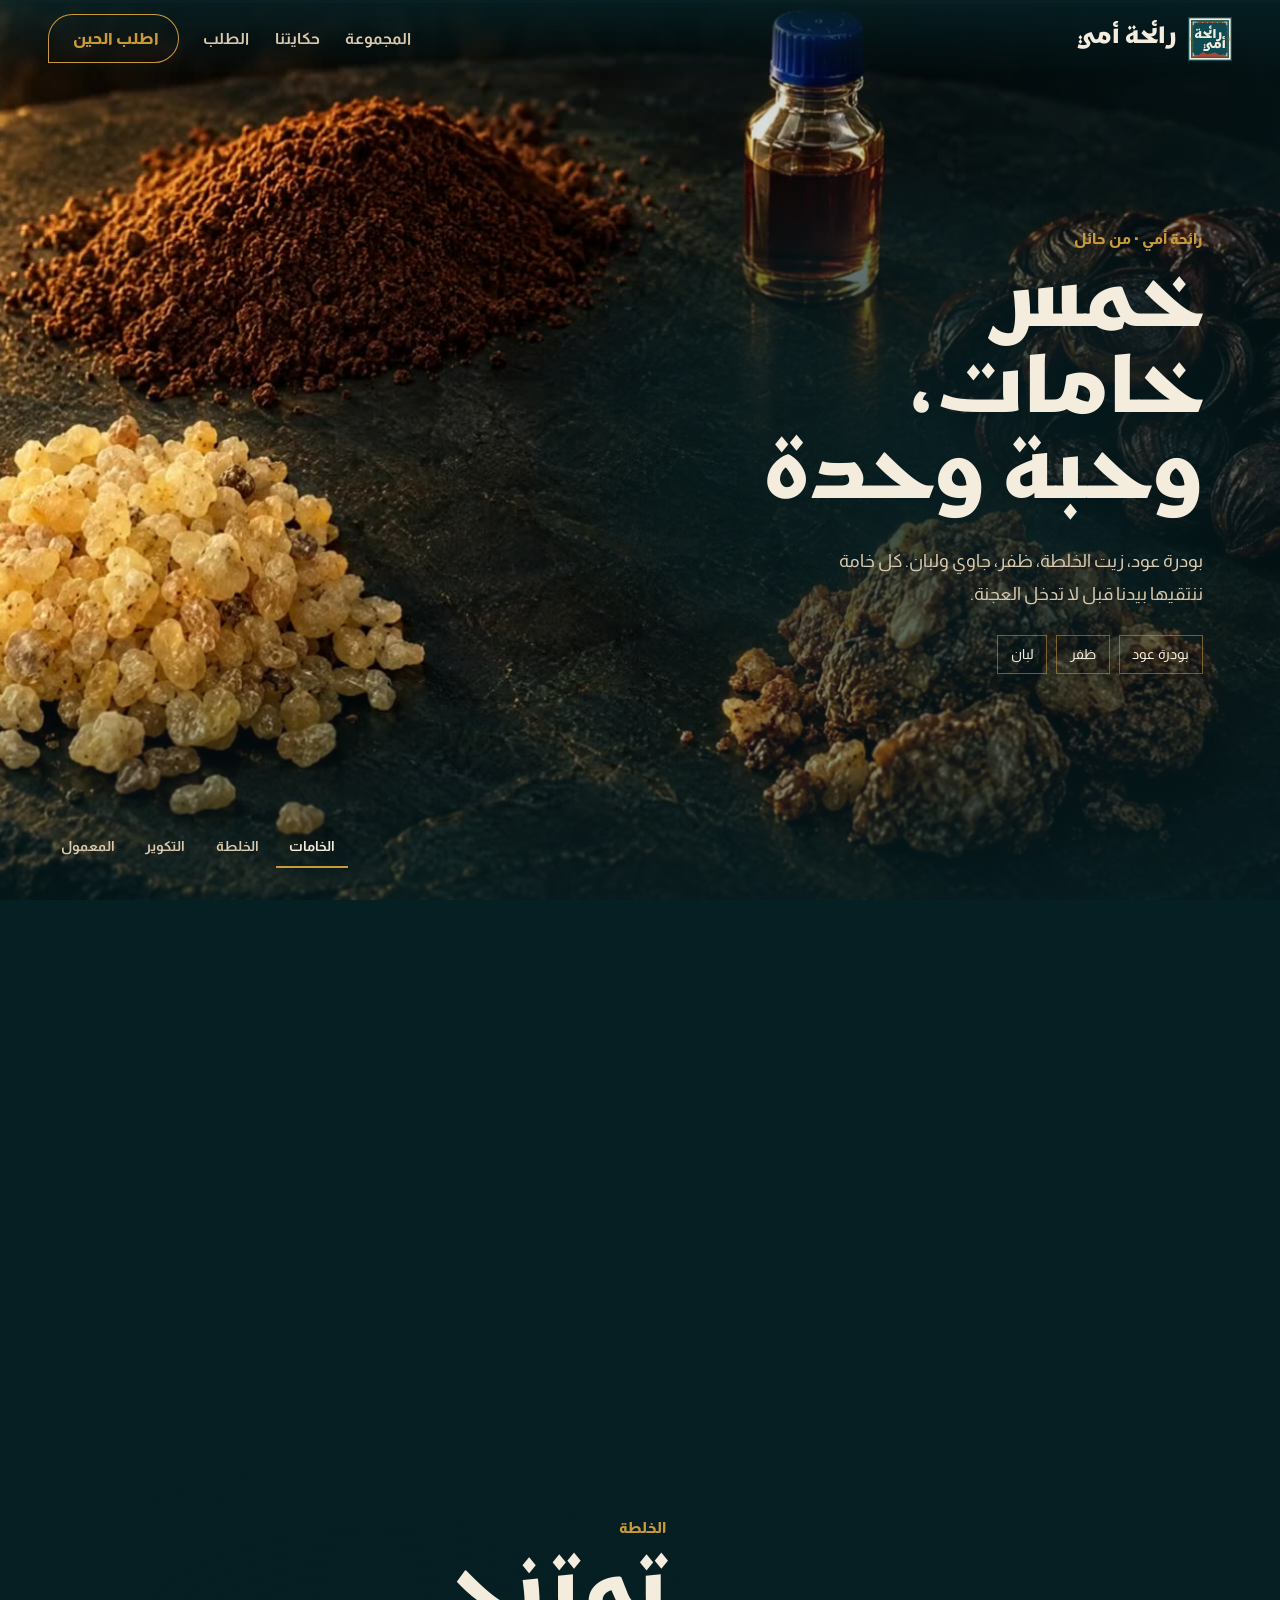
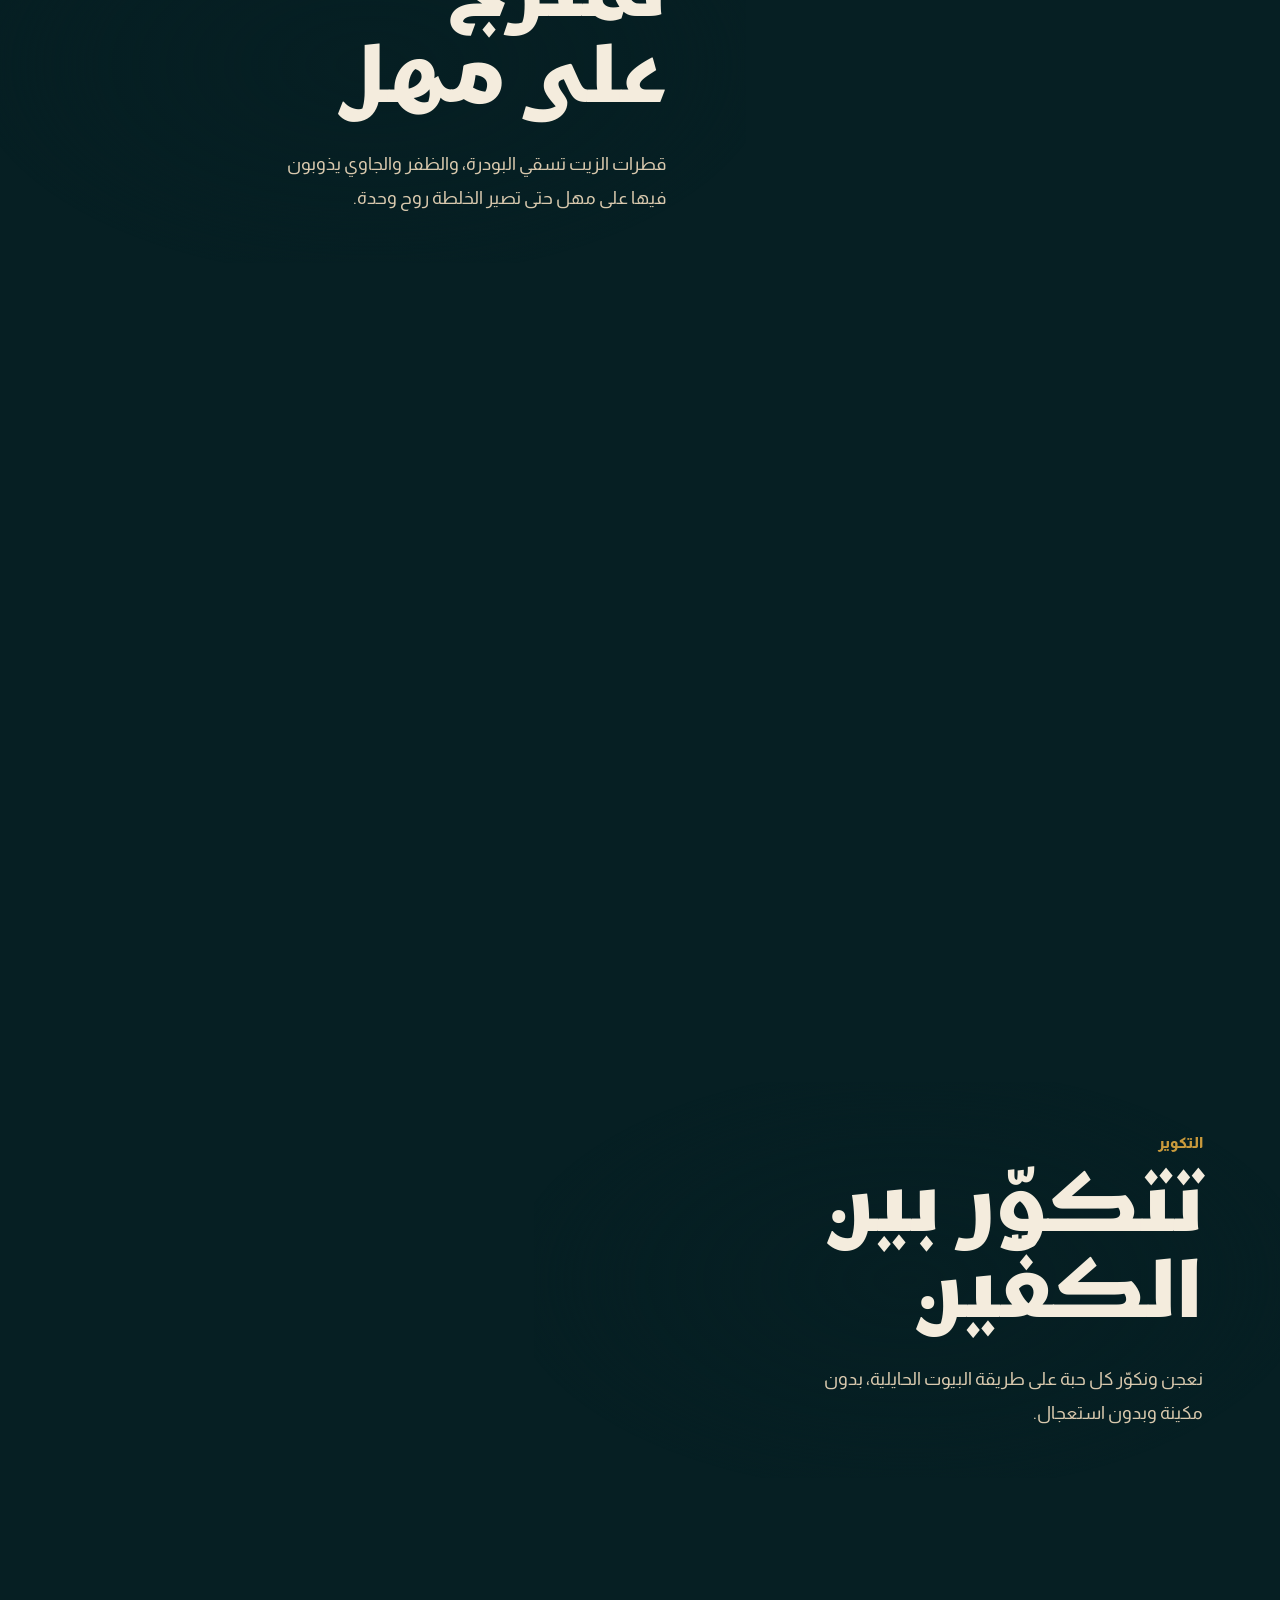
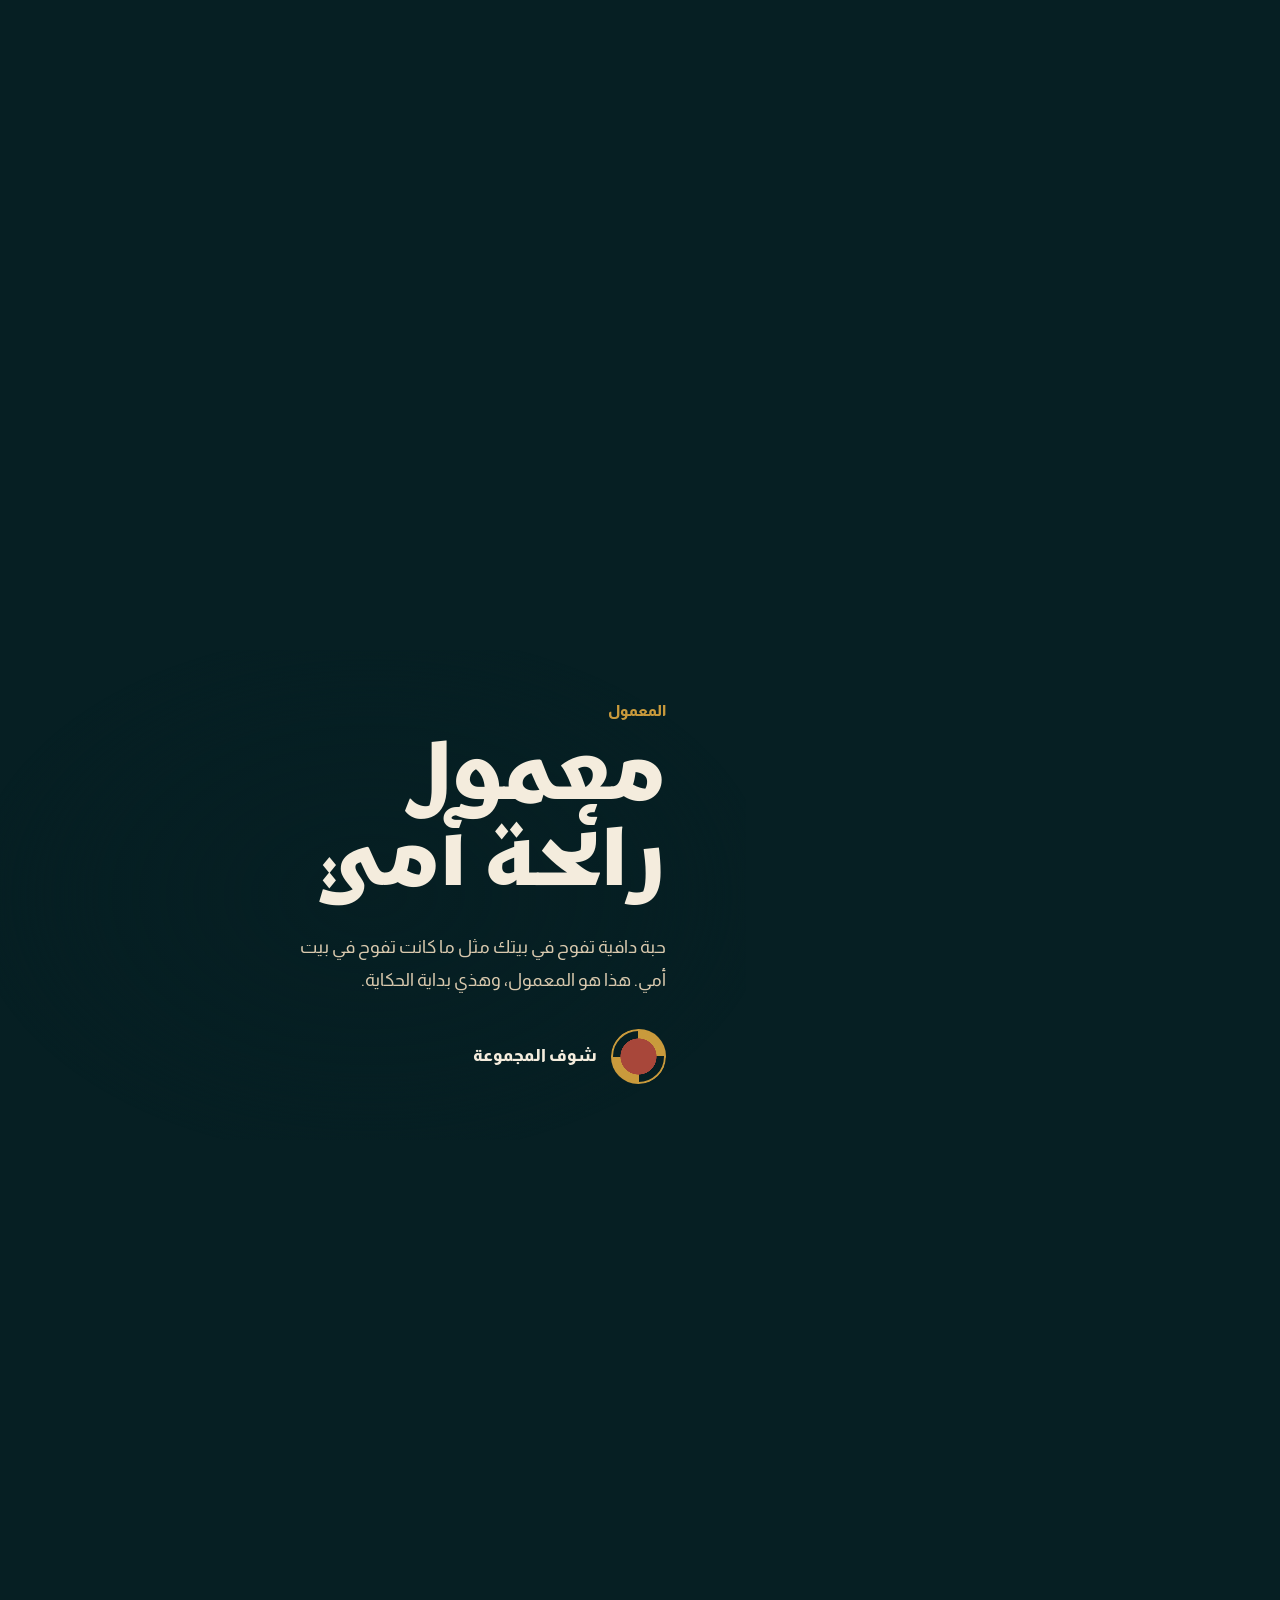
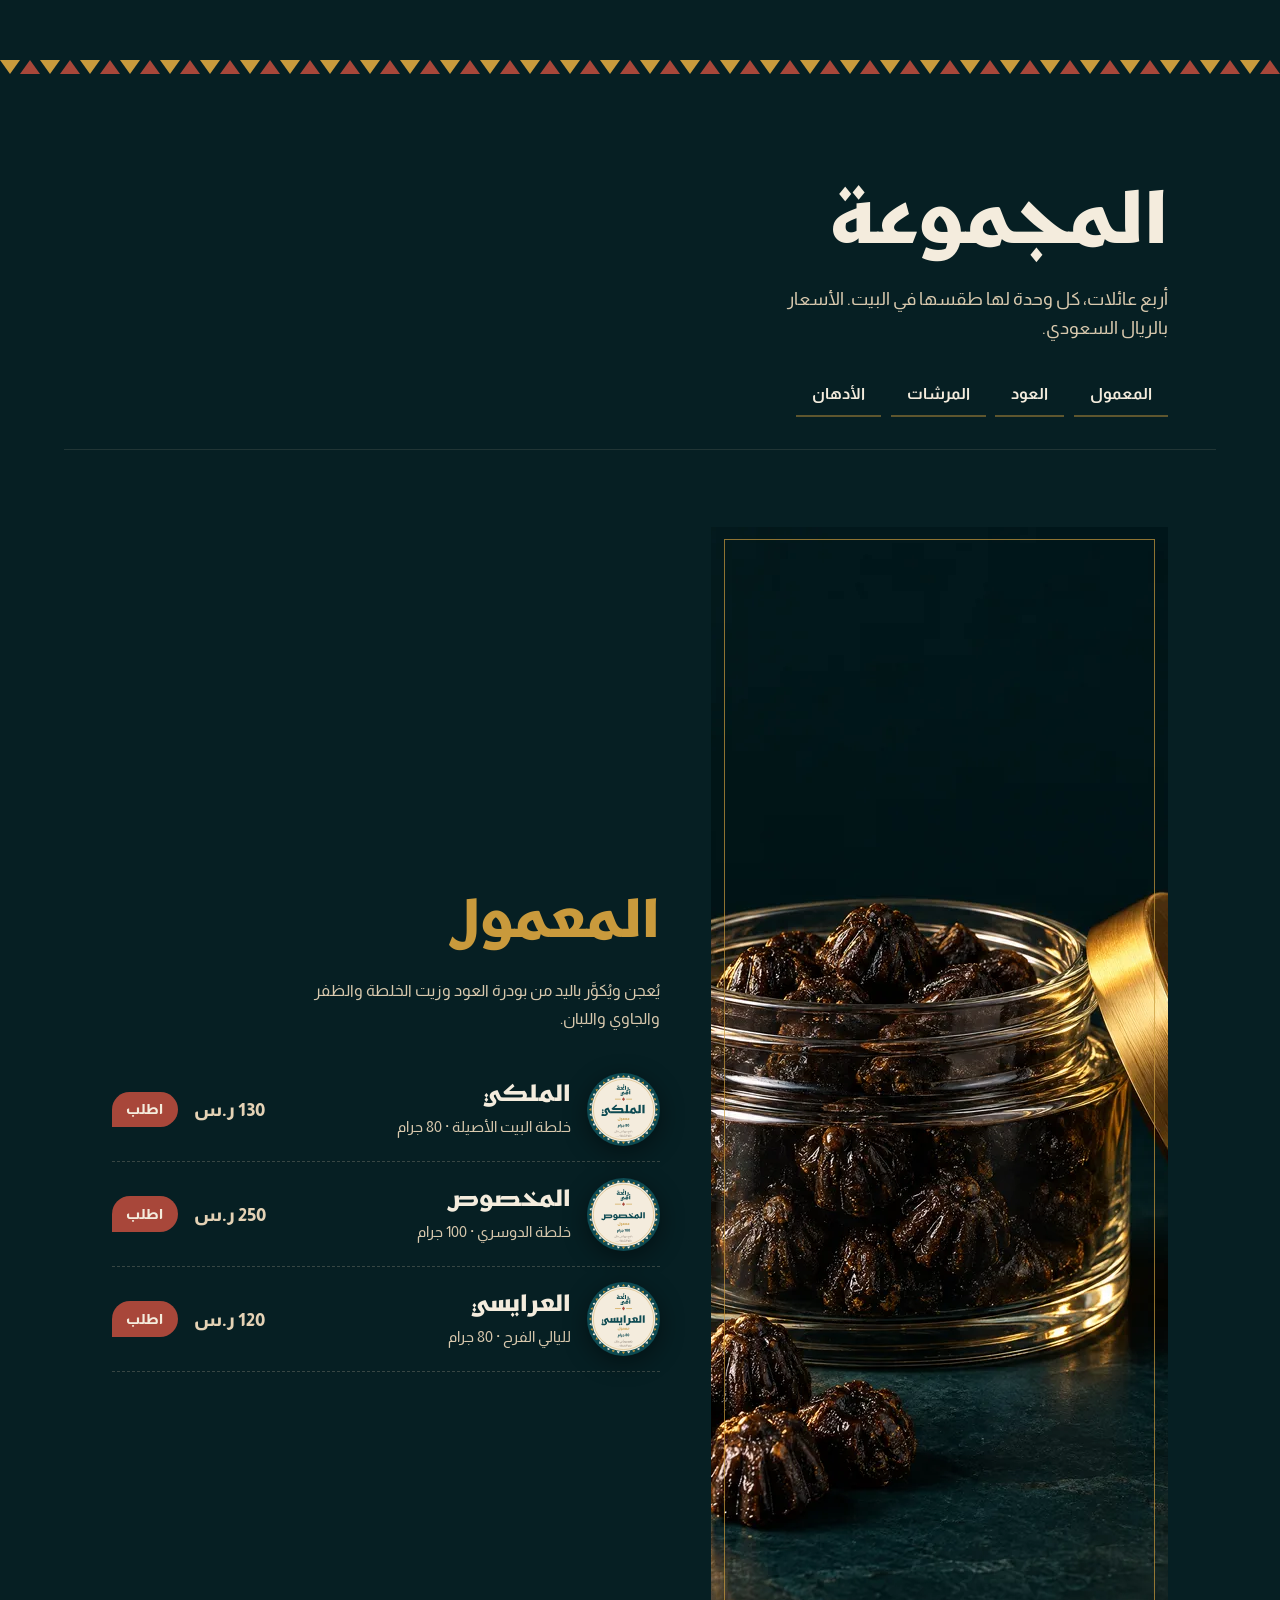
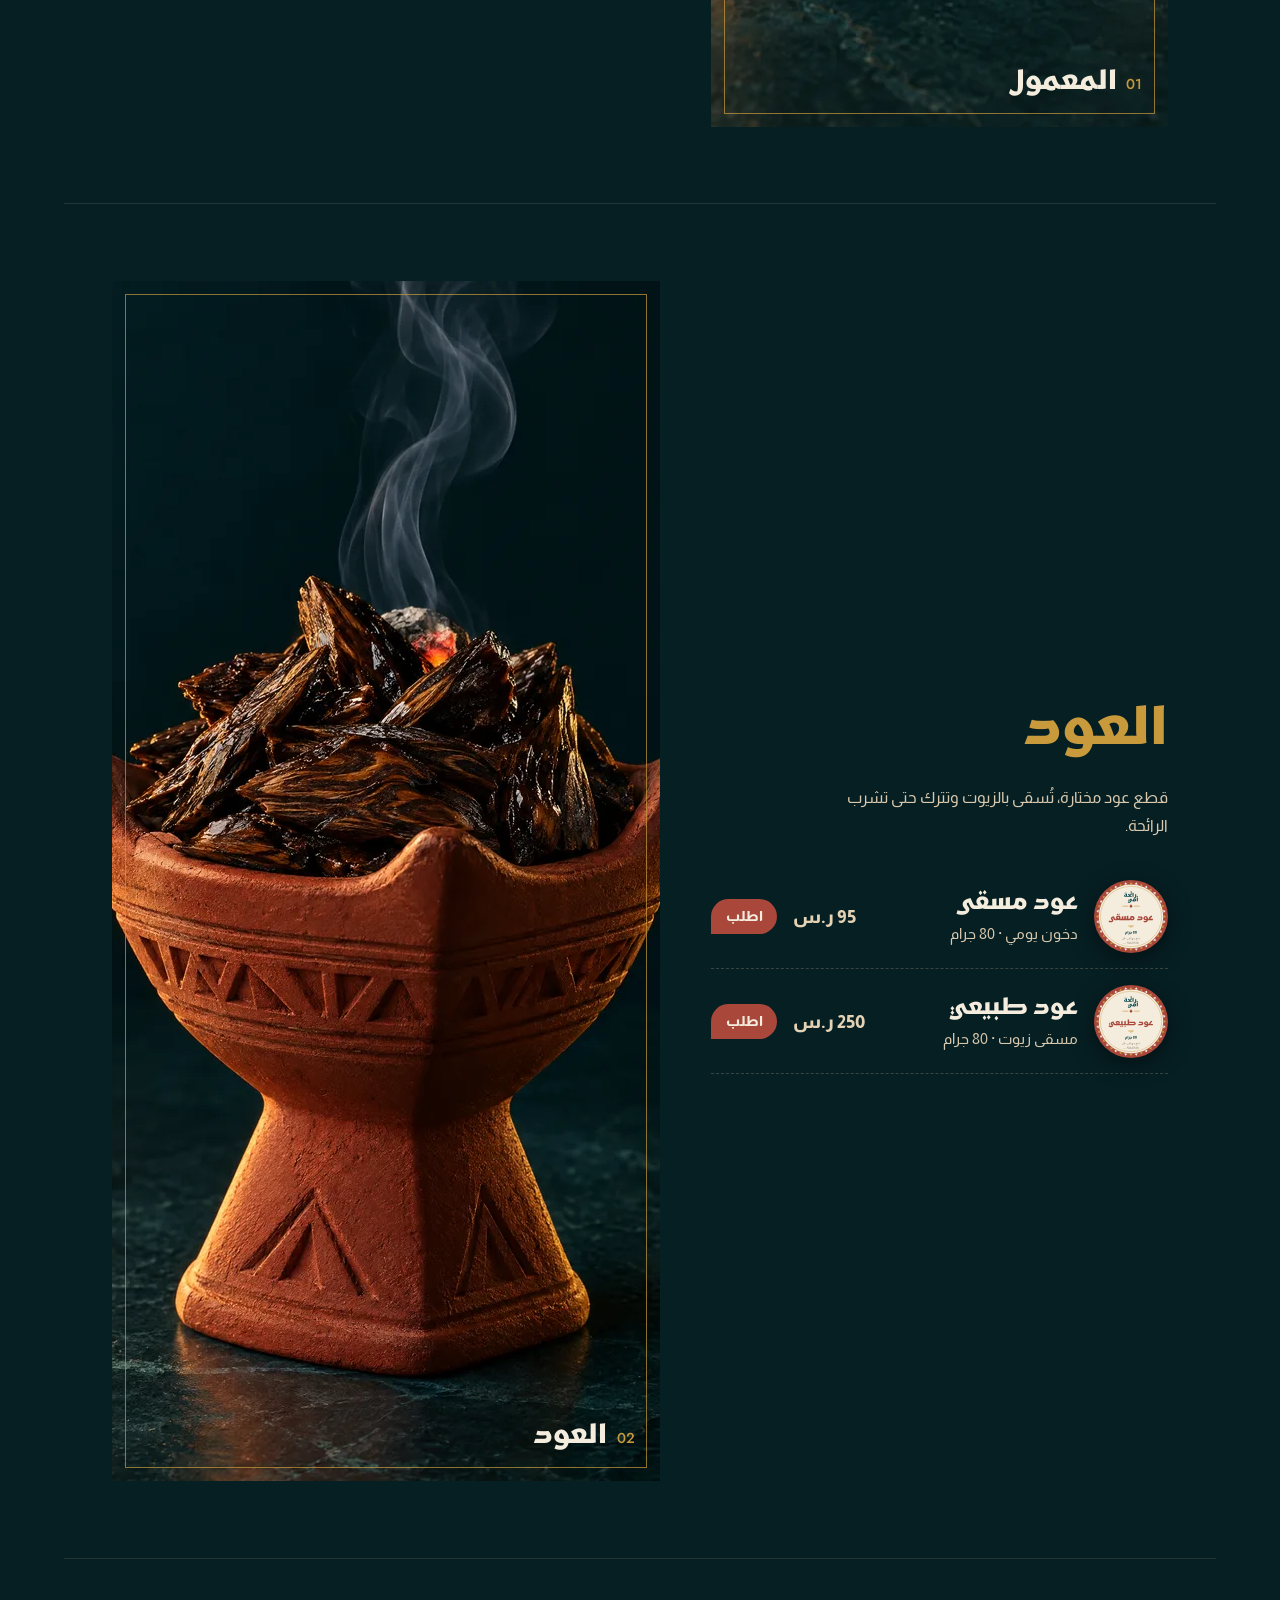
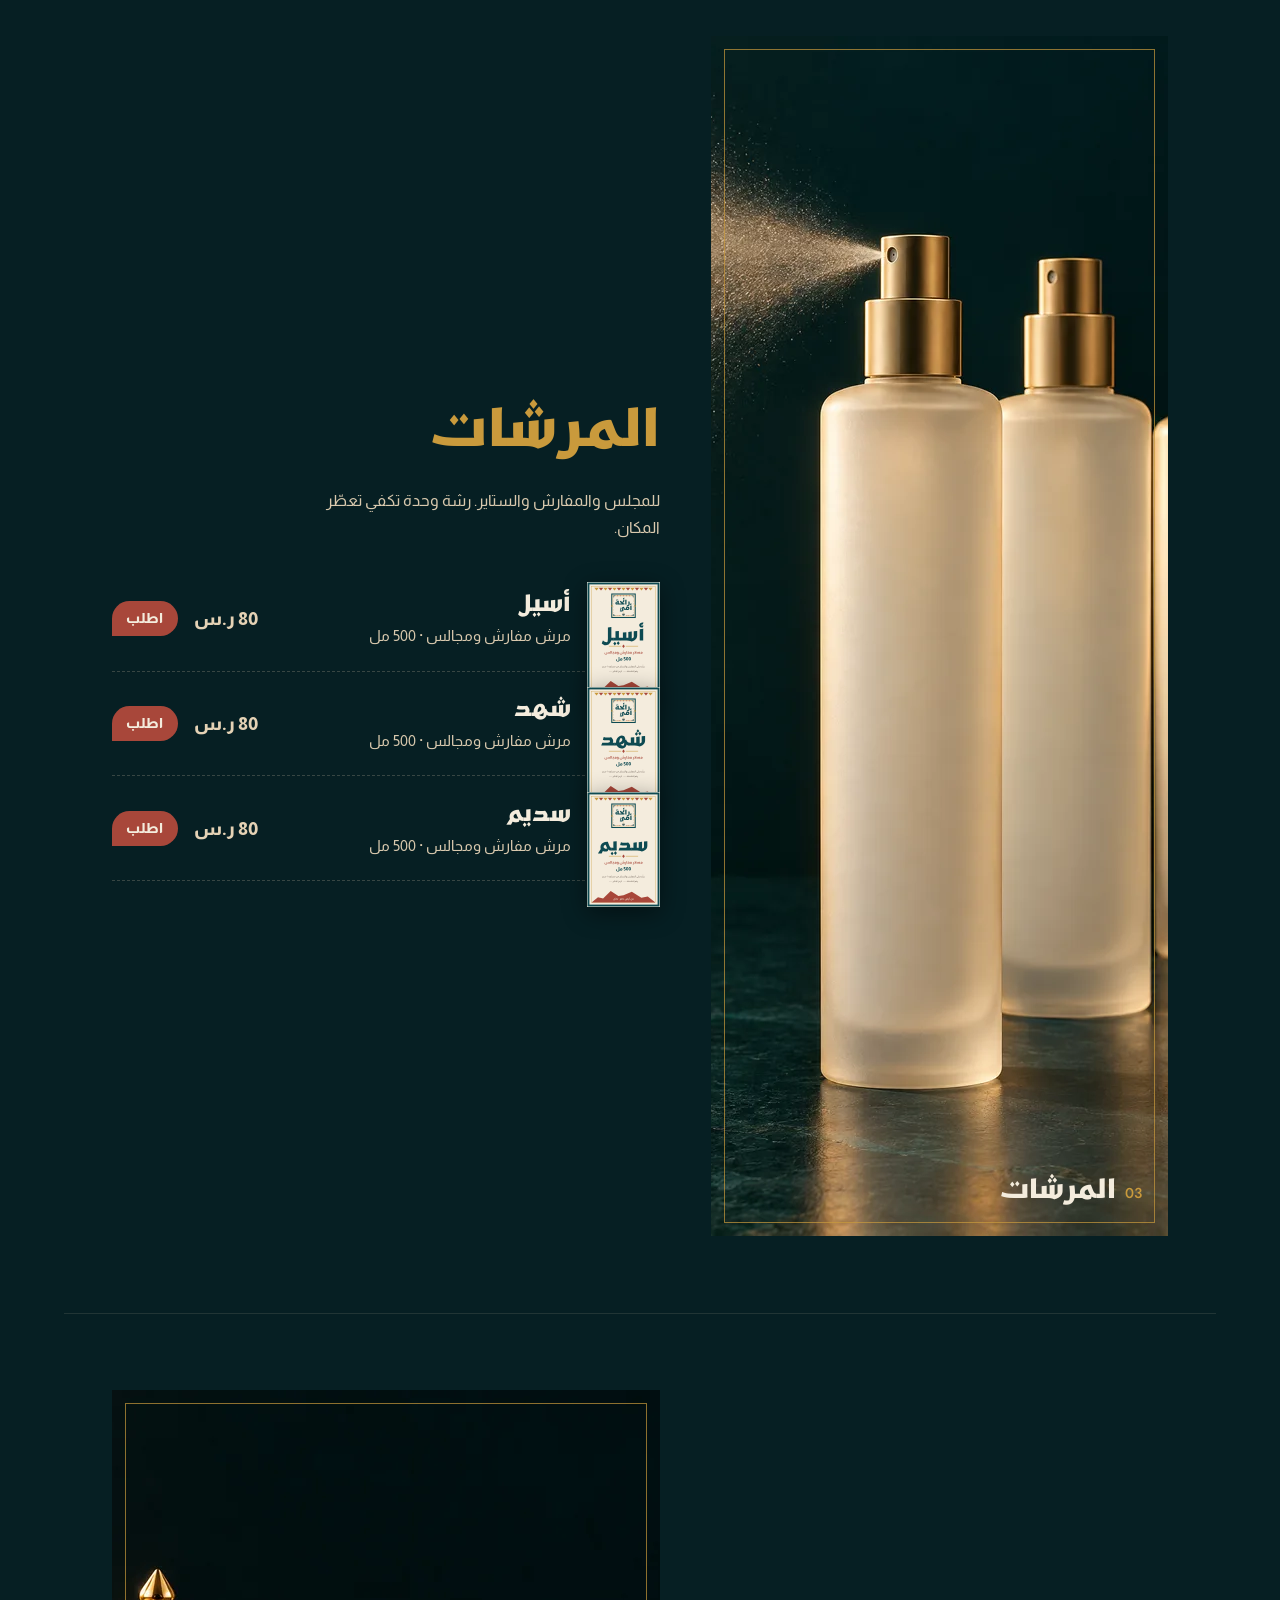
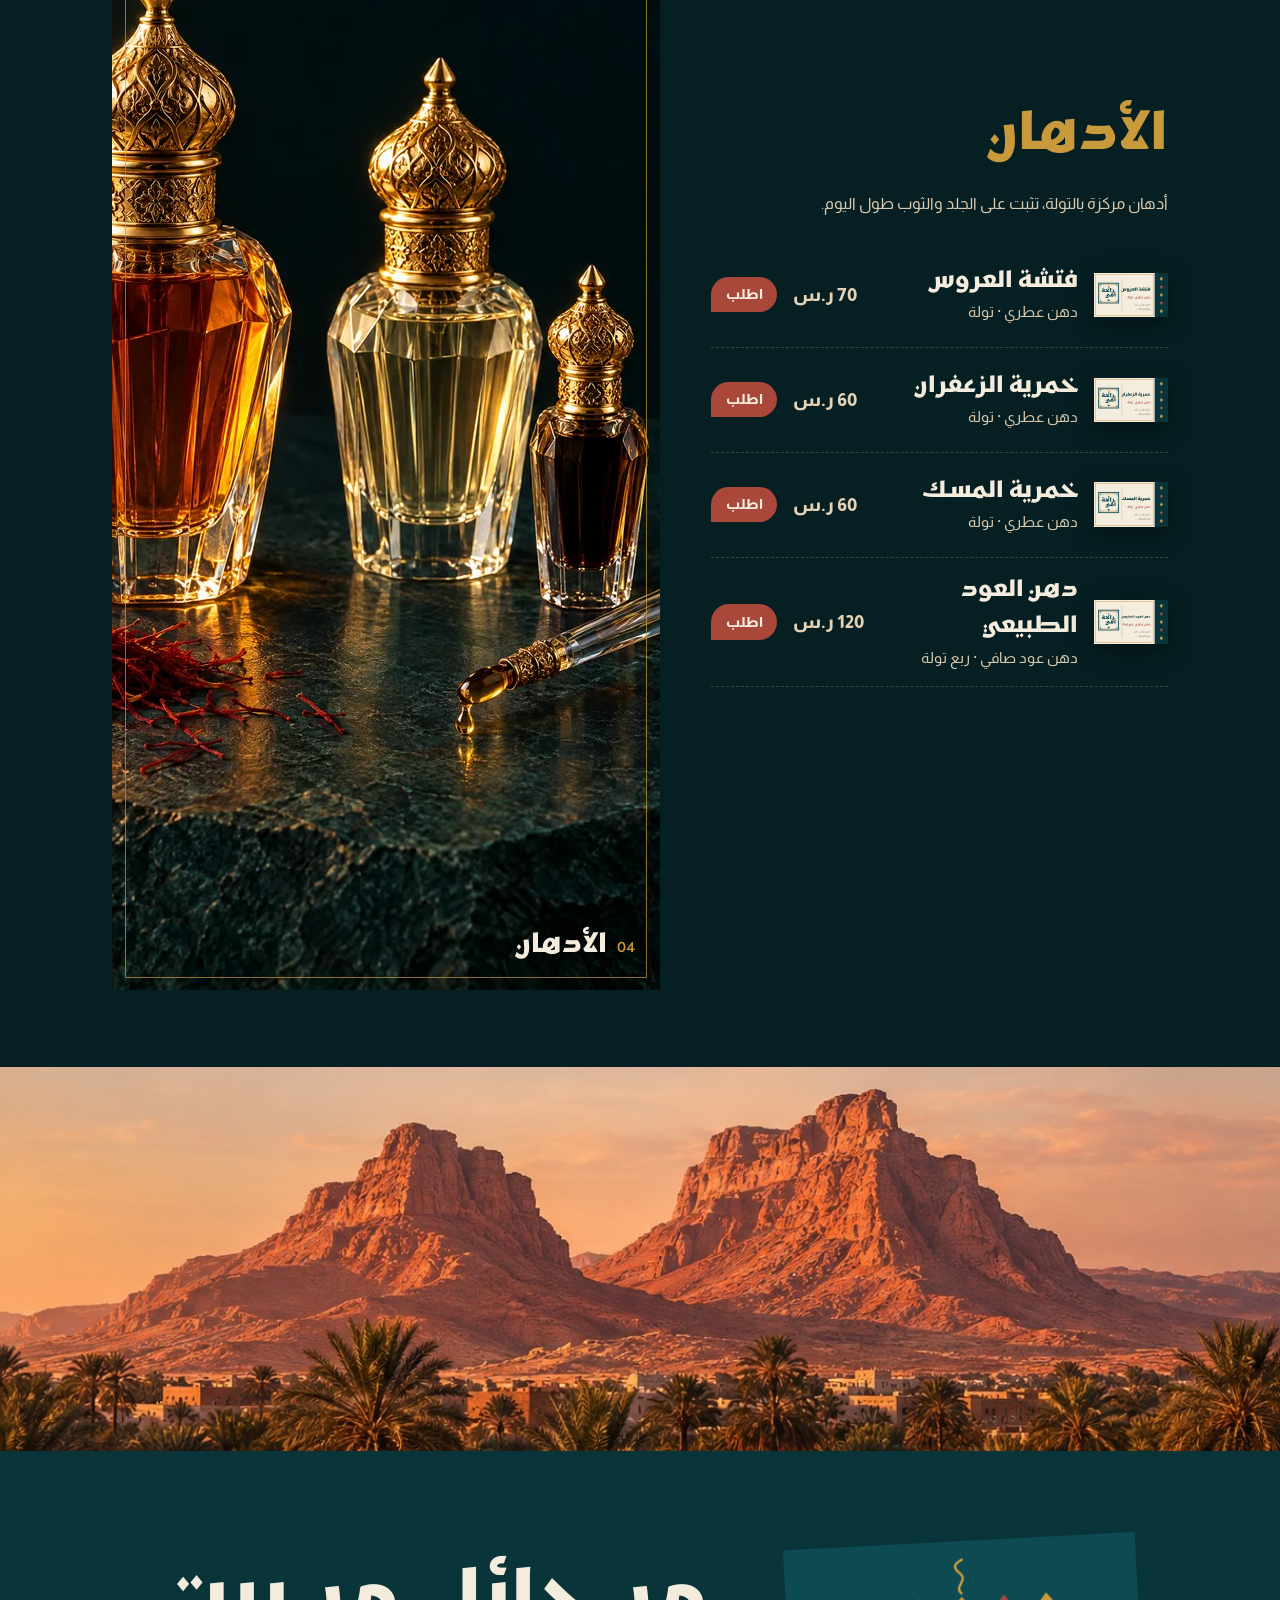
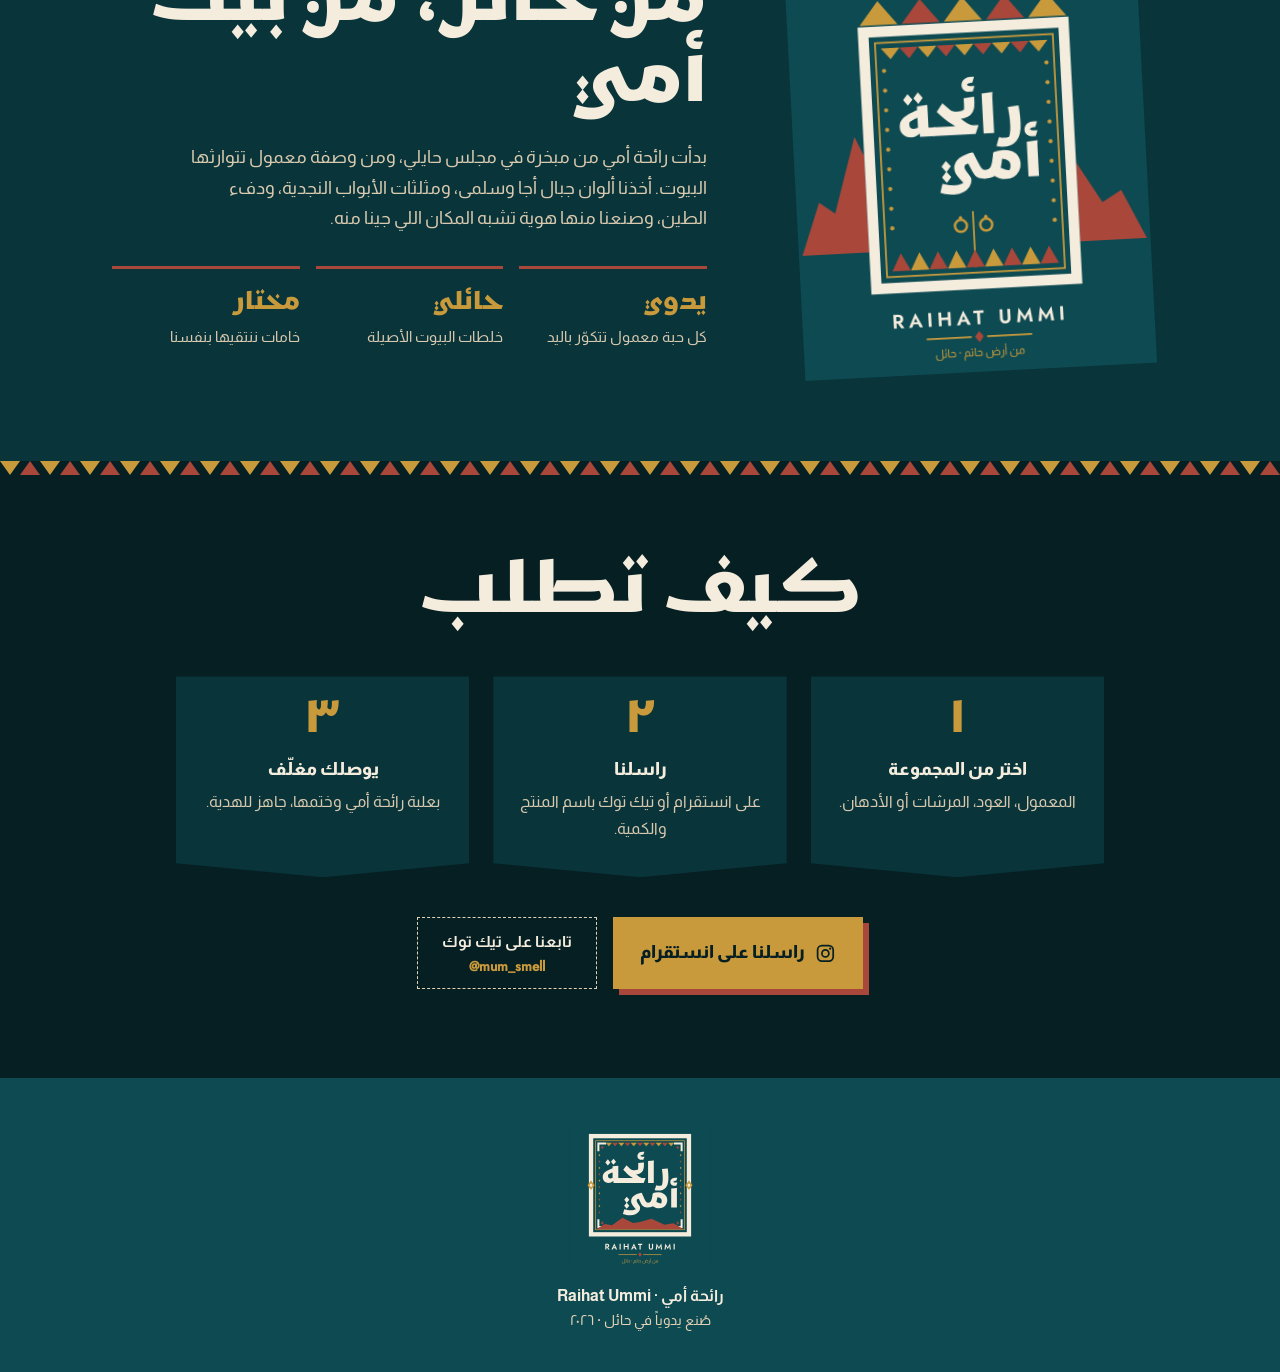
==== docs/index.html @ 8b0ae5c0 "Build the Raihat Ummi website as a static site in docs/ for GitHub Pages Scroll-driven mamool film, " ====
<!doctype html>
<html lang="ar" dir="rtl">
<head>
  <meta charset="utf-8">
  <meta name="viewport" content="width=device-width, initial-scale=1">
  <title>رائحة أمي | Raihat Ummi</title>
  <meta name="description" content="من خامات حائل إلى حبة المعمول: معمول وعود ومرشات وأدهان مصنوعة باليد.">
  <meta name="theme-color" content="#061F23">
  <meta property="og:title" content="رائحة أمي | Raihat Ummi">
  <meta property="og:description" content="من خامات حائل إلى حبة المعمول: معمول وعود ومرشات وأدهان مصنوعة باليد.">
  <meta property="og:type" content="website">
  <meta property="og:image" content="https://moh71222-pixel.github.io/Mom-smell/assets/og.jpg">
  <meta name="twitter:card" content="summary_large_image">
  <link rel="icon" href="assets/brand/mark.svg" type="image/svg+xml">
  <link rel="preload" href="assets/fonts/raihat-kufi.woff2" as="font" type="font/woff2" crossorigin>
  <link rel="stylesheet" href="style.css">
</head>
<body>
  <header class="header">
    <a class="header__brand" href="#khamat" aria-label="رائحة أمي">
      <img src="assets/brand/mark.svg" alt="" width="44" height="44">
      <span class="header__name">رائحة أمي</span>
    </a>
    <nav class="header__nav" aria-label="أقسام الموقع">
      <a href="#collection">المجموعة</a>
      <a href="#story">حكايتنا</a>
      <a href="#order">الطلب</a>
    </nav>
    <a class="header__order" href="https://www.instagram.com/mum_smell" target="_blank" rel="noopener">اطلب الحين</a>
  </header>

  <main>
    <section class="journey" aria-label="من الخام إلى المعمول">
      <div class="journey__stage" aria-hidden="true">
        <img class="journey__poster" src="assets/world/poster.jpg" alt="">
        <video class="journey__video" muted playsinline preload="none"
          data-src="assets/world/film.mp4" data-src-mobile="assets/world/film-mobile.mp4"></video>
        <div class="journey__shade"></div>
        <div class="journey__progress"><span></span></div>
        <nav class="journey__route"><a href="#khamat" data-i="0">الخامات</a><a href="#khalta" data-i="1">الخلطة</a><a href="#takweer" data-i="2">التكوير</a><a href="#mamool-ch" data-i="3">المعمول</a></nav>
      </div>
      <div class="journey__story">
      <article class="chapter" id="khamat" data-align="start">
        <div class="chapter__pin"><div class="chapter__copy">
          <p class="kicker">رائحة أمي · من حائل</p>
          <h1 class="chapter__title">خمس خامات، وحبة وحدة</h1>
          <p class="chapter__body">بودرة عود، زيت الخلطة، ظفر، جاوي ولبان. كل خامة ننتقيها بيدنا قبل لا تدخل العجنة.</p><ul class="tags"><li>بودرة عود</li><li>ظفر</li><li>لبان</li></ul>
        </div></div>
      </article>
      <article class="chapter" id="khalta" data-align="end">
        <div class="chapter__pin"><div class="chapter__copy">
          <p class="kicker">الخلطة</p>
          <h2 class="chapter__title">تمتزج على مهل</h2>
          <p class="chapter__body">قطرات الزيت تسقي البودرة، والظفر والجاوي يذوبون فيها على مهل حتى تصير الخلطة روح وحدة.</p>
        </div></div>
      </article>
      <article class="chapter" id="takweer" data-align="start">
        <div class="chapter__pin"><div class="chapter__copy">
          <p class="kicker">التكوير</p>
          <h2 class="chapter__title">تتكوّر بين الكفّين</h2>
          <p class="chapter__body">نعجن ونكوّر كل حبة على طريقة البيوت الحايلية، بدون مكينة وبدون استعجال.</p>
        </div></div>
      </article>
      <article class="chapter" id="mamool-ch" data-align="end">
        <div class="chapter__pin"><div class="chapter__copy">
          <p class="kicker">المعمول</p>
          <h2 class="chapter__title">معمول رائحة أمي</h2>
          <p class="chapter__body">حبة دافية تفوح في بيتك مثل ما كانت تفوح في بيت أمي. هذا هو المعمول، وهذي بداية الحكاية.</p><a class="seal-cta" href="#collection"><span class="seal-cta__ring" aria-hidden="true"></span><span>شوف المجموعة</span></a>
        </div></div>
      </article>
      </div>
    </section>

    <section class="collection" id="collection" aria-labelledby="collection-title">
      <div class="ribbon" aria-hidden="true"></div>
      <div class="collection__intro">
        <h2 class="display" id="collection-title">المجموعة</h2>
        <p>أربع عائلات، كل وحدة لها طقسها في البيت. الأسعار بالريال السعودي.</p>
        <ul class="collection__jump"><li><a href="#mamool">المعمول</a></li><li><a href="#oud">العود</a></li><li><a href="#sprays">المرشات</a></li><li><a href="#oils">الأدهان</a></li></ul>
      </div>
      <article class="family" id="mamool">
        <figure class="family__photo">
          <img src="assets/products/mamool.webp" alt="برطمان زجاجي بغطاء ذهبي مليان حبات معمول" loading="lazy" width="960" height="1200">
          <figcaption><span class="family__index">01</span>المعمول</figcaption>
        </figure>
        <div class="family__body">
          <h3 class="family__title">المعمول</h3>
          <p class="family__lead">يُعجن ويُكوَّر باليد من بودرة العود وزيت الخلطة والظفر والجاوي واللبان.</p>
          <ul class="family__list">
            <li class="product">
              <div class="product__label"><img src="assets/labels/mamool-malaki.svg" alt="ملصق الملكي" loading="lazy"></div>
              <div><p class="product__name">الملكي</p><p class="product__note">خلطة البيت الأصيلة · 80 جرام</p></div>
              <p class="product__price">130 ر.س</p>
              <a class="product__ask" href="https://www.instagram.com/mum_smell" target="_blank" rel="noopener" aria-label="اطلب الملكي">اطلب</a>
            </li>
            <li class="product">
              <div class="product__label"><img src="assets/labels/mamool-makhsoos.svg" alt="ملصق المخصوص" loading="lazy"></div>
              <div><p class="product__name">المخصوص</p><p class="product__note">خلطة الدوسري · 100 جرام</p></div>
              <p class="product__price">250 ر.س</p>
              <a class="product__ask" href="https://www.instagram.com/mum_smell" target="_blank" rel="noopener" aria-label="اطلب المخصوص">اطلب</a>
            </li>
            <li class="product">
              <div class="product__label"><img src="assets/labels/mamool-arayesi.svg" alt="ملصق العرايسي" loading="lazy"></div>
              <div><p class="product__name">العرايسي</p><p class="product__note">لليالي الفرح · 80 جرام</p></div>
              <p class="product__price">120 ر.س</p>
              <a class="product__ask" href="https://www.instagram.com/mum_smell" target="_blank" rel="noopener" aria-label="اطلب العرايسي">اطلب</a>
            </li>
          </ul>
        </div>
      </article>
      <article class="family" id="oud" data-flip>
        <figure class="family__photo">
          <img src="assets/products/oud.webp" alt="قطع عود داكنة في مبخرة نجدية حمراء يتصاعد منها الدخان" loading="lazy" width="960" height="1200">
          <figcaption><span class="family__index">02</span>العود</figcaption>
        </figure>
        <div class="family__body">
          <h3 class="family__title">العود</h3>
          <p class="family__lead">قطع عود مختارة، تُسقى بالزيوت وتترك حتى تشرب الرائحة.</p>
          <ul class="family__list">
            <li class="product">
              <div class="product__label"><img src="assets/labels/oud-musqa.svg" alt="ملصق عود مسقى" loading="lazy"></div>
              <div><p class="product__name">عود مسقى</p><p class="product__note">دخون يومي · 80 جرام</p></div>
              <p class="product__price">95 ر.س</p>
              <a class="product__ask" href="https://www.instagram.com/mum_smell" target="_blank" rel="noopener" aria-label="اطلب عود مسقى">اطلب</a>
            </li>
            <li class="product">
              <div class="product__label"><img src="assets/labels/oud-tabiei.svg" alt="ملصق عود طبيعي" loading="lazy"></div>
              <div><p class="product__name">عود طبيعي</p><p class="product__note">مسقى زيوت · 80 جرام</p></div>
              <p class="product__price">250 ر.س</p>
              <a class="product__ask" href="https://www.instagram.com/mum_smell" target="_blank" rel="noopener" aria-label="اطلب عود طبيعي">اطلب</a>
            </li>
          </ul>
        </div>
      </article>
      <article class="family" id="sprays">
        <figure class="family__photo">
          <img src="assets/products/spray.webp" alt="ثلاث قوارير مرش كريمية بأغطية ذهبية" loading="lazy" width="960" height="1200">
          <figcaption><span class="family__index">03</span>المرشات</figcaption>
        </figure>
        <div class="family__body">
          <h3 class="family__title">المرشات</h3>
          <p class="family__lead">للمجلس والمفارش والستاير. رشة وحدة تكفي تعطّر المكان.</p>
          <ul class="family__list">
            <li class="product">
              <div class="product__label"><img src="assets/labels/spray-aseel.svg" alt="ملصق أسيل" loading="lazy"></div>
              <div><p class="product__name">أسيل</p><p class="product__note">مرش مفارش ومجالس · 500 مل</p></div>
              <p class="product__price">80 ر.س</p>
              <a class="product__ask" href="https://www.instagram.com/mum_smell" target="_blank" rel="noopener" aria-label="اطلب أسيل">اطلب</a>
            </li>
            <li class="product">
              <div class="product__label"><img src="assets/labels/spray-shahd.svg" alt="ملصق شهد" loading="lazy"></div>
              <div><p class="product__name">شهد</p><p class="product__note">مرش مفارش ومجالس · 500 مل</p></div>
              <p class="product__price">80 ر.س</p>
              <a class="product__ask" href="https://www.instagram.com/mum_smell" target="_blank" rel="noopener" aria-label="اطلب شهد">اطلب</a>
            </li>
            <li class="product">
              <div class="product__label"><img src="assets/labels/spray-sadeem.svg" alt="ملصق سديم" loading="lazy"></div>
              <div><p class="product__name">سديم</p><p class="product__note">مرش مفارش ومجالس · 500 مل</p></div>
              <p class="product__price">80 ر.س</p>
              <a class="product__ask" href="https://www.instagram.com/mum_smell" target="_blank" rel="noopener" aria-label="اطلب سديم">اطلب</a>
            </li>
          </ul>
        </div>
      </article>
      <article class="family" id="oils" data-flip>
        <figure class="family__photo">
          <img src="assets/products/oil.webp" alt="قوارير دهن كريستال بأغطية ذهبية وخيوط زعفران" loading="lazy" width="960" height="1200">
          <figcaption><span class="family__index">04</span>الأدهان</figcaption>
        </figure>
        <div class="family__body">
          <h3 class="family__title">الأدهان</h3>
          <p class="family__lead">أدهان مركزة بالتولة، تثبت على الجلد والثوب طول اليوم.</p>
          <ul class="family__list">
            <li class="product">
              <div class="product__label"><img src="assets/labels/oil-fitshat.svg" alt="ملصق فتشة العروس" loading="lazy"></div>
              <div><p class="product__name">فتشة العروس</p><p class="product__note">دهن عطري · تولة</p></div>
              <p class="product__price">70 ر.س</p>
              <a class="product__ask" href="https://www.instagram.com/mum_smell" target="_blank" rel="noopener" aria-label="اطلب فتشة العروس">اطلب</a>
            </li>
            <li class="product">
              <div class="product__label"><img src="assets/labels/oil-saffron.svg" alt="ملصق خمرية الزعفران" loading="lazy"></div>
              <div><p class="product__name">خمرية الزعفران</p><p class="product__note">دهن عطري · تولة</p></div>
              <p class="product__price">60 ر.س</p>
              <a class="product__ask" href="https://www.instagram.com/mum_smell" target="_blank" rel="noopener" aria-label="اطلب خمرية الزعفران">اطلب</a>
            </li>
            <li class="product">
              <div class="product__label"><img src="assets/labels/oil-musk.svg" alt="ملصق خمرية المسك" loading="lazy"></div>
              <div><p class="product__name">خمرية المسك</p><p class="product__note">دهن عطري · تولة</p></div>
              <p class="product__price">60 ر.س</p>
              <a class="product__ask" href="https://www.instagram.com/mum_smell" target="_blank" rel="noopener" aria-label="اطلب خمرية المسك">اطلب</a>
            </li>
            <li class="product">
              <div class="product__label"><img src="assets/labels/oil-oud.svg" alt="ملصق دهن العود الطبيعي" loading="lazy"></div>
              <div><p class="product__name">دهن العود الطبيعي</p><p class="product__note">دهن عود صافي · ربع تولة</p></div>
              <p class="product__price">120 ر.س</p>
              <a class="product__ask" href="https://www.instagram.com/mum_smell" target="_blank" rel="noopener" aria-label="اطلب دهن العود الطبيعي">اطلب</a>
            </li>
          </ul>
        </div>
      </article>
    </section>

    <section class="story" id="story" aria-labelledby="story-title">
      <figure class="story__band"><img src="assets/story/crop_aja.jpg" alt="جبال أجا وسلمى في حائل" loading="lazy"></figure>
      <div class="story__grid">
        <div class="story__mark"><img src="assets/brand/logo-door-rev.svg" alt="شعار الباب النجدي لرائحة أمي" loading="lazy"></div>
        <div class="story__copy">
          <h2 class="display" id="story-title">من حائل، من بيت أمي</h2>
          <p>بدأت رائحة أمي من مبخرة في مجلس حايلي، ومن وصفة معمول تتوارثها البيوت. أخذنا ألوان جبال أجا وسلمى، ومثلثات الأبواب النجدية، ودفء الطين، وصنعنا منها هوية تشبه المكان اللي جينا منه.</p>
          <dl class="facts">
            <div><dt>يدوي</dt><dd>كل حبة معمول تتكوّر باليد</dd></div>
            <div><dt>حائلي</dt><dd>خلطات البيوت الأصيلة</dd></div>
            <div><dt>مختار</dt><dd>خامات ننتقيها بنفسنا</dd></div>
          </dl>
        </div>
      </div>
    </section>

    <section class="order" id="order" aria-labelledby="order-title">
      <div class="ribbon" aria-hidden="true"></div>
      <h2 class="display" id="order-title">كيف تطلب</h2>
      <ol class="steps">
        <li><span class="steps__n" aria-hidden="true">١</span><p class="steps__t">اختر من المجموعة</p><p>المعمول، العود، المرشات أو الأدهان.</p></li>
        <li><span class="steps__n" aria-hidden="true">٢</span><p class="steps__t">راسلنا</p><p>على انستقرام أو تيك توك باسم المنتج والكمية.</p></li>
        <li><span class="steps__n" aria-hidden="true">٣</span><p class="steps__t">يوصلك مغلّف</p><p>بعلبة رائحة أمي وختمها، جاهز للهدية.</p></li>
      </ol>
      <div class="order__ctas">
        <a class="cta-insta" href="https://www.instagram.com/mum_smell" target="_blank" rel="noopener">
          <svg viewBox="0 0 24 24" aria-hidden="true"><rect x="3" y="3" width="18" height="18" rx="5" fill="none" stroke="currentColor" stroke-width="2"/><circle cx="12" cy="12" r="4" fill="none" stroke="currentColor" stroke-width="2"/><circle cx="17.5" cy="6.5" r="1.3" fill="currentColor"/></svg>
          راسلنا على انستقرام
        </a>
        <a class="cta-tiktok" href="https://www.tiktok.com/@mum_smell" target="_blank" rel="noopener">تابعنا على تيك توك<span>@mum_smell</span></a>
      </div>
    </section>
  </main>

  <footer class="footer">
    <img src="assets/brand/logo-square-rev.svg" alt="رائحة أمي Raihat Ummi" loading="lazy">
    <p>رائحة أمي · Raihat Ummi</p>
    <p class="footer__small">صُنع يدوياً في حائل · ٢٠٢٦</p>
  </footer>
  <script src="app.js" defer></script>
</body>
</html>
---- docs/style.css ----
/* Raihat Ummi (رائحة أمي): site styles. Palette and type from the brand book. */
@font-face { font-family: "Raihat Kufi"; src: url("assets/fonts/raihat-kufi.woff2") format("woff2"); font-display: swap; }
@font-face { font-family: "Almarai"; src: url("assets/fonts/almarai-400.woff2") format("woff2"); font-weight: 400; font-display: swap; }
@font-face { font-family: "Almarai"; src: url("assets/fonts/almarai-700.woff2") format("woff2"); font-weight: 700; font-display: swap; }
@font-face { font-family: "Almarai"; src: url("assets/fonts/almarai-800.woff2") format("woff2"); font-weight: 800; font-display: swap; }
@font-face { font-family: "Jost"; src: url("assets/fonts/jost-500.woff2") format("woff2"); font-weight: 500; font-display: swap; }

:root {
  --night: #061F23;
  --teal: #0D4A52;
  --teal-dark: #08343A;
  --red: #A8473A;
  --ochre: #C99A3C;
  --sand: #E4D2B5;
  --cream: #F4ECDD;
  --ink-soft: #D9C9AE;
  --kufi: "Raihat Kufi", "Almarai", sans-serif;
  --body: "Almarai", system-ui, sans-serif;
  --latin: "Jost", "Almarai", sans-serif;
  --ribbon: url("data:image/svg+xml,%3Csvg xmlns='http://www.w3.org/2000/svg' width='40' height='14' viewBox='0 0 40 14'%3E%3Cpolygon points='0,0 20,0 10,14' fill='%23C99A3C'/%3E%3Cpolygon points='20,14 40,14 30,0' fill='%23A8473A'/%3E%3C/svg%3E");
}

* { box-sizing: border-box; }
html { scroll-padding-top: 5rem; overflow-x: clip; }
body { overflow-x: clip; }
body {
  margin: 0;
  background: var(--night);
  color: var(--cream);
  font-family: var(--body);
  line-height: 1.7;
  -webkit-font-smoothing: antialiased;
}
a { color: inherit; text-decoration: none; }
img { display: block; max-width: 100%; }
.display {
  margin: 0;
  font-family: var(--kufi);
  font-weight: 400;
  font-size: clamp(2.4rem, 5.5vw, 4.6rem);
  line-height: 1.15;
}
.ribbon { height: 14px; background: var(--ribbon) repeat-x; background-size: 40px 14px; }
:focus-visible { outline: 2px solid var(--ochre); outline-offset: 3px; }

/* ---------- header ---------- */
.header {
  position: fixed;
  inset: 0 0 auto 0;
  z-index: 40;
  display: flex;
  align-items: center;
  gap: 1.5rem;
  padding: 0.9rem clamp(1rem, 4vw, 3rem);
  background: linear-gradient(to bottom, rgb(6 31 35 / 0.92), transparent);
  animation: drop 0.9s cubic-bezier(.2,.8,.2,1) both;
}
@keyframes drop { from { transform: translateY(-110%); } }
.header__brand { display: flex; align-items: center; gap: 0.7rem; }
.header__brand img { width: 44px; height: 44px; }
.header__name { font-family: var(--kufi); font-size: 1.35rem; }
.header__nav { display: flex; gap: 1.6rem; margin-inline-start: auto; font-weight: 700; }
.header__nav a { position: relative; padding-block: 0.3rem; color: var(--ink-soft); transition: color 0.3s; }
.header__nav a::after {
  content: "";
  position: absolute;
  inset: auto 0 -2px 0;
  height: 6px;
  background: var(--ribbon) repeat-x;
  background-size: 17px 6px;
  transform: scaleX(0);
  transform-origin: right;
  transition: transform 0.35s;
}
.header__nav a:hover { color: var(--cream); }
.header__nav a:hover::after { transform: scaleX(1); }
.header__order {
  padding: 0.6rem 1.2rem 0.6rem 1.5rem;
  border: 1.5px solid var(--ochre);
  color: var(--ochre);
  font-weight: 800;
  border-radius: 999px 999px 999px 0.25rem;
  transition: background 0.3s, color 0.3s;
}
.header__order:hover { background: var(--ochre); color: var(--night); }
@media (max-width: 760px) {
  .header__nav { display: none; }
  .header__order { margin-inline-start: auto; }
}

/* ---------- journey: scroll plays the film ---------- */
.journey { position: relative; }
.journey__stage {
  position: sticky;
  top: 0;
  height: 100vh;
  height: 100dvh;
  overflow: hidden;
  background: #000;
}
.journey__poster,
.journey__video {
  position: absolute;
  inset: 0;
  width: 100%;
  height: 100%;
  object-fit: cover;
}
.journey__video { opacity: 0; transition: opacity 0.4s; }
.journey.is-ready .journey__video { opacity: 1; }
.journey__shade {
  position: absolute;
  inset: 0;
  background:
    linear-gradient(to left, rgb(6 31 35 / 0.55), transparent 55%),
    linear-gradient(to top, rgb(6 31 35 / 0.7), transparent 30%);
}
.journey__progress { position: absolute; inset: 0 0 auto 0; height: 3px; background: rgb(244 236 221 / 0.12); z-index: 3; }
.journey__progress span {
  display: block;
  height: 100%;
  background: var(--ochre);
  transform: scaleX(var(--p, 0));
  transform-origin: right center;
}
.journey__route {
  position: absolute;
  z-index: 3;
  bottom: clamp(1rem, 3vw, 2rem);
  left: clamp(1rem, 4vw, 3rem);
  display: flex;
  gap: 0.3rem;
  pointer-events: auto;
}
.journey__route a {
  padding: 0.5rem 0.8rem;
  color: var(--ink-soft);
  font-weight: 700;
  font-size: 0.9rem;
  border-bottom: 2px solid transparent;
  transition: color 0.3s, border-color 0.3s;
}
.journey__route a.is-active { color: var(--cream); border-color: var(--ochre); }
.journey__story { position: relative; z-index: 2; margin-top: -100vh; margin-top: -100dvh; }
.chapter { min-height: 135vh; }
.chapter__pin {
  position: sticky;
  top: 0;
  display: flex;
  align-items: center;
  min-height: 100vh;
  min-height: 100dvh;
  padding: clamp(5rem, 9vw, 8rem) clamp(1.25rem, 6vw, 6rem);
}
.chapter[data-align="end"] .chapter__pin { justify-content: flex-end; }
.chapter__copy { position: relative; width: min(38rem, 46vw); }
.chapter__copy::before {
  content: "";
  position: absolute;
  z-index: -1;
  inset: -3rem -5rem;
  background: radial-gradient(ellipse at center, rgb(6 31 35 / 0.82) 0%, rgb(6 31 35 / 0.5) 52%, transparent 76%);
}
.kicker { margin: 0 0 0.8rem; color: var(--ochre); font-weight: 800; font-size: 0.95rem; }
.chapter__title {
  margin: 0;
  font-family: var(--kufi);
  font-weight: 400;
  font-size: clamp(2.6rem, 6vw, 6rem);
  line-height: 1.12;
  max-width: 11ch;
  text-wrap: balance;
}
.chapter__body { margin: 1.4rem 0 0; max-width: 40ch; color: var(--ink-soft); font-size: clamp(1.05rem, 1.4vw, 1.25rem); line-height: 1.85; }
.tags { display: flex; flex-wrap: wrap; gap: 0.55rem; margin: 1.5rem 0 0; padding: 0; list-style: none; }
.tags li { padding: 0.4rem 0.8rem; border: 1px solid rgb(201 154 60 / 0.55); font-size: 0.9rem; }
@media (max-width: 860px) {
  .chapter__pin, .chapter[data-align="end"] .chapter__pin { align-items: flex-end; justify-content: flex-start; padding-bottom: 5.5rem; }
  .chapter__copy { width: 100%; }
  .chapter__copy::before { inset: -2rem -1.25rem; }
  .chapter__title { font-size: clamp(2.3rem, 11vw, 3.2rem); }
  .journey__route { left: 50%; transform: translateX(-50%); }
  .journey__route a { padding: 0.4rem 0.5rem; font-size: 0.8rem; }
}

/* last chapter CTA: a wax seal that turns */
.seal-cta { display: inline-flex; align-items: center; gap: 0.9rem; margin-top: 2rem; font-weight: 800; font-size: 1.05rem; }
.seal-cta__ring {
  width: 3.4rem;
  height: 3.4rem;
  border-radius: 50%;
  background:
    radial-gradient(circle, var(--red) 0 46%, transparent 47%),
    conic-gradient(var(--ochre) 0 25%, transparent 0 50%, var(--ochre) 0 75%, transparent 0);
  box-shadow: 0 0 0 2px var(--ochre) inset;
  transition: transform 0.6s cubic-bezier(.2,.8,.2,1);
}
.seal-cta:hover .seal-cta__ring, .seal-cta:focus-visible .seal-cta__ring { transform: rotate(180deg) scale(1.08); }

/* ---------- collection ---------- */
.collection__intro { max-width: 72rem; margin: 0 auto; padding: clamp(4rem, 9vw, 7rem) clamp(1rem, 5vw, 3rem) 2rem; }
.collection__intro > p { max-width: 40ch; color: var(--ink-soft); font-size: 1.1rem; }
.collection__jump { display: flex; flex-wrap: wrap; gap: 0.6rem; margin: 1.8rem 0 0; padding: 0; list-style: none; }
.collection__jump a {
  display: inline-block;
  padding: 0.45rem 1rem;
  border-bottom: 2px solid rgb(201 154 60 / 0.45);
  font-weight: 700;
  transition: border-color 0.3s, transform 0.3s;
}
.collection__jump a:hover { border-color: var(--ochre); transform: translateY(-2px); }

.family {
  display: grid;
  grid-template-columns: minmax(0, 5fr) minmax(0, 6fr);
  gap: clamp(1.5rem, 4vw, 4rem);
  align-items: center;
  max-width: 72rem;
  margin: 0 auto;
  padding: clamp(2.5rem, 6vw, 5rem) clamp(1rem, 5vw, 3rem);
  border-top: 1px solid rgb(228 210 181 / 0.12);
}
.family[data-flip] .family__photo { order: 2; }
.family__photo { position: relative; margin: 0; overflow: hidden; }
.family__photo img { width: 100%; aspect-ratio: 4 / 5; object-fit: cover; transition: transform 1.2s cubic-bezier(.2,.8,.2,1); }
.family:hover .family__photo img { transform: scale(1.04); }
.family__photo::after { content: ""; position: absolute; inset: 0.8rem; border: 1.5px solid rgb(201 154 60 / 0.7); pointer-events: none; }
.family__photo figcaption {
  position: absolute;
  bottom: 1.4rem;
  right: 1.6rem;
  display: flex;
  align-items: baseline;
  gap: 0.6rem;
  font-family: var(--kufi);
  font-size: 1.6rem;
}
.family__index { font-family: var(--latin); font-size: 0.9rem; color: var(--ochre); }
.family__title { margin: 0; font-family: var(--kufi); font-weight: 400; font-size: clamp(2rem, 4vw, 3.2rem); color: var(--ochre); }
.family__lead { margin: 0.6rem 0 1.6rem; max-width: 44ch; color: var(--ink-soft); }
.family__list { margin: 0; padding: 0; list-style: none; }

.product {
  display: grid;
  grid-template-columns: 4.6rem 1fr auto auto;
  align-items: center;
  gap: 1rem;
  padding: 0.95rem 0;
  border-bottom: 1px dashed rgb(228 210 181 / 0.22);
}
.product p { margin: 0; }
.product__label { display: grid; place-items: center; width: 4.6rem; height: 4.6rem; transition: transform 0.5s cubic-bezier(.2,.8,.2,1); }
.product__label img { max-width: 100%; max-height: 100%; filter: drop-shadow(0 6px 12px rgb(0 0 0 / 0.45)); }
.product:hover .product__label { transform: rotate(-8deg) scale(1.12); }
.product__name { font-family: var(--kufi); font-size: 1.35rem; }
.product__note { color: var(--ink-soft); font-size: 0.92rem; }
.product__price { font-weight: 800; font-size: 1.15rem; color: var(--sand); white-space: nowrap; }
.product__ask {
  padding: 0.35rem 0.9rem;
  background: var(--red);
  font-weight: 800;
  font-size: 0.9rem;
  border-radius: 999px 999px 999px 0.2rem;
  transition: transform 0.3s, background 0.3s, color 0.3s;
}
.product__ask:hover { background: var(--ochre); color: var(--night); transform: translateY(-2px); }
@media (max-width: 860px) {
  .family { grid-template-columns: 1fr; }
  .family[data-flip] .family__photo { order: 0; }
  .family__photo img { aspect-ratio: 5 / 4; }
  .product { grid-template-columns: 3.8rem 1fr auto; }
  .product__label { width: 3.8rem; height: 3.8rem; }
  .product__ask { grid-column: 2 / -1; justify-self: start; }
}

/* ---------- story ---------- */
.story { background: var(--teal-dark); }
.story__band { margin: 0; }
.story__band img { width: 100%; height: clamp(12rem, 30vw, 24rem); object-fit: cover; }
.story__grid {
  display: grid;
  grid-template-columns: minmax(0, 2fr) minmax(0, 3fr);
  gap: clamp(2rem, 5vw, 5rem);
  align-items: center;
  max-width: 72rem;
  margin: 0 auto;
  padding: clamp(3rem, 7vw, 6rem) clamp(1rem, 5vw, 3rem);
}
.story__mark img { width: 100%; max-width: 22rem; margin-inline: auto; transform: rotate(-3deg); transition: transform 0.8s; }
.story__mark:hover img { transform: rotate(0); }
.story__copy > p { color: var(--ink-soft); font-size: 1.12rem; max-width: 52ch; }
.facts { display: grid; grid-template-columns: repeat(3, 1fr); gap: 1rem; margin: 2rem 0 0; }
.facts div { padding-top: 0.9rem; border-top: 3px solid var(--red); }
.facts dt { font-family: var(--kufi); font-size: 1.5rem; color: var(--ochre); }
.facts dd { margin: 0; color: var(--ink-soft); font-size: 0.95rem; }
@media (max-width: 860px) {
  .story__grid { grid-template-columns: 1fr; }
  .facts { grid-template-columns: 1fr; }
}

/* ---------- order ---------- */
.order { text-align: center; padding-bottom: clamp(3rem, 7vw, 6rem); }
.order .display { padding-top: clamp(3rem, 7vw, 5rem); }
.steps {
  display: grid;
  grid-template-columns: repeat(3, minmax(0, 1fr));
  gap: 1.5rem;
  max-width: 64rem;
  margin: 2.5rem auto 0;
  padding: 0 clamp(1rem, 5vw, 3rem);
  list-style: none;
}
.steps li {
  padding: 1.6rem 1.2rem 2.2rem;
  background: rgb(13 74 82 / 0.5);
  clip-path: polygon(0 0, 100% 0, 100% calc(100% - 14px), 50% 100%, 0 calc(100% - 14px));
}
.steps p { margin: 0; color: var(--ink-soft); }
.steps__n { display: block; font-family: var(--kufi); font-size: 2.6rem; line-height: 1; color: var(--ochre); }
.steps .steps__t { margin: 0.6rem 0 0.2rem; font-weight: 800; font-size: 1.15rem; color: var(--cream); }
@media (max-width: 760px) { .steps { grid-template-columns: 1fr; } }
.order__ctas { display: flex; flex-wrap: wrap; justify-content: center; gap: 1rem; margin-top: 2.5rem; padding: 0 1rem; }
.cta-insta {
  display: inline-flex;
  align-items: center;
  gap: 0.6rem;
  padding: 0.95rem 1.7rem;
  background: var(--ochre);
  color: var(--night);
  font-weight: 800;
  font-size: 1.1rem;
  box-shadow: 6px 6px 0 var(--red);
  transition: transform 0.25s, box-shadow 0.25s;
}
.cta-insta svg { width: 1.3rem; height: 1.3rem; }
.cta-insta:hover { transform: translate(-3px, -3px); box-shadow: 9px 9px 0 var(--red); }
.cta-tiktok {
  display: inline-flex;
  flex-direction: column;
  align-items: center;
  padding: 0.6rem 1.5rem;
  border: 1.5px dashed var(--sand);
  font-weight: 700;
  transition: background 0.3s;
}
.cta-tiktok span { font-family: var(--latin); font-size: 0.85rem; color: var(--ochre); direction: ltr; }
.cta-tiktok:hover { border-style: solid; background: rgb(228 210 181 / 0.08); }

/* ---------- footer ---------- */
.footer { padding: 3rem 1rem 2.5rem; background: var(--teal); text-align: center; }
.footer img { width: 9rem; margin: 0 auto 0.8rem; }
.footer p { margin: 0; font-weight: 700; }
.footer .footer__small { color: var(--sand); font-size: 0.85rem; font-weight: 400; }

@media (prefers-reduced-motion: reduce) {
  *, *::before, *::after { animation: none !important; transition: none !important; }
}
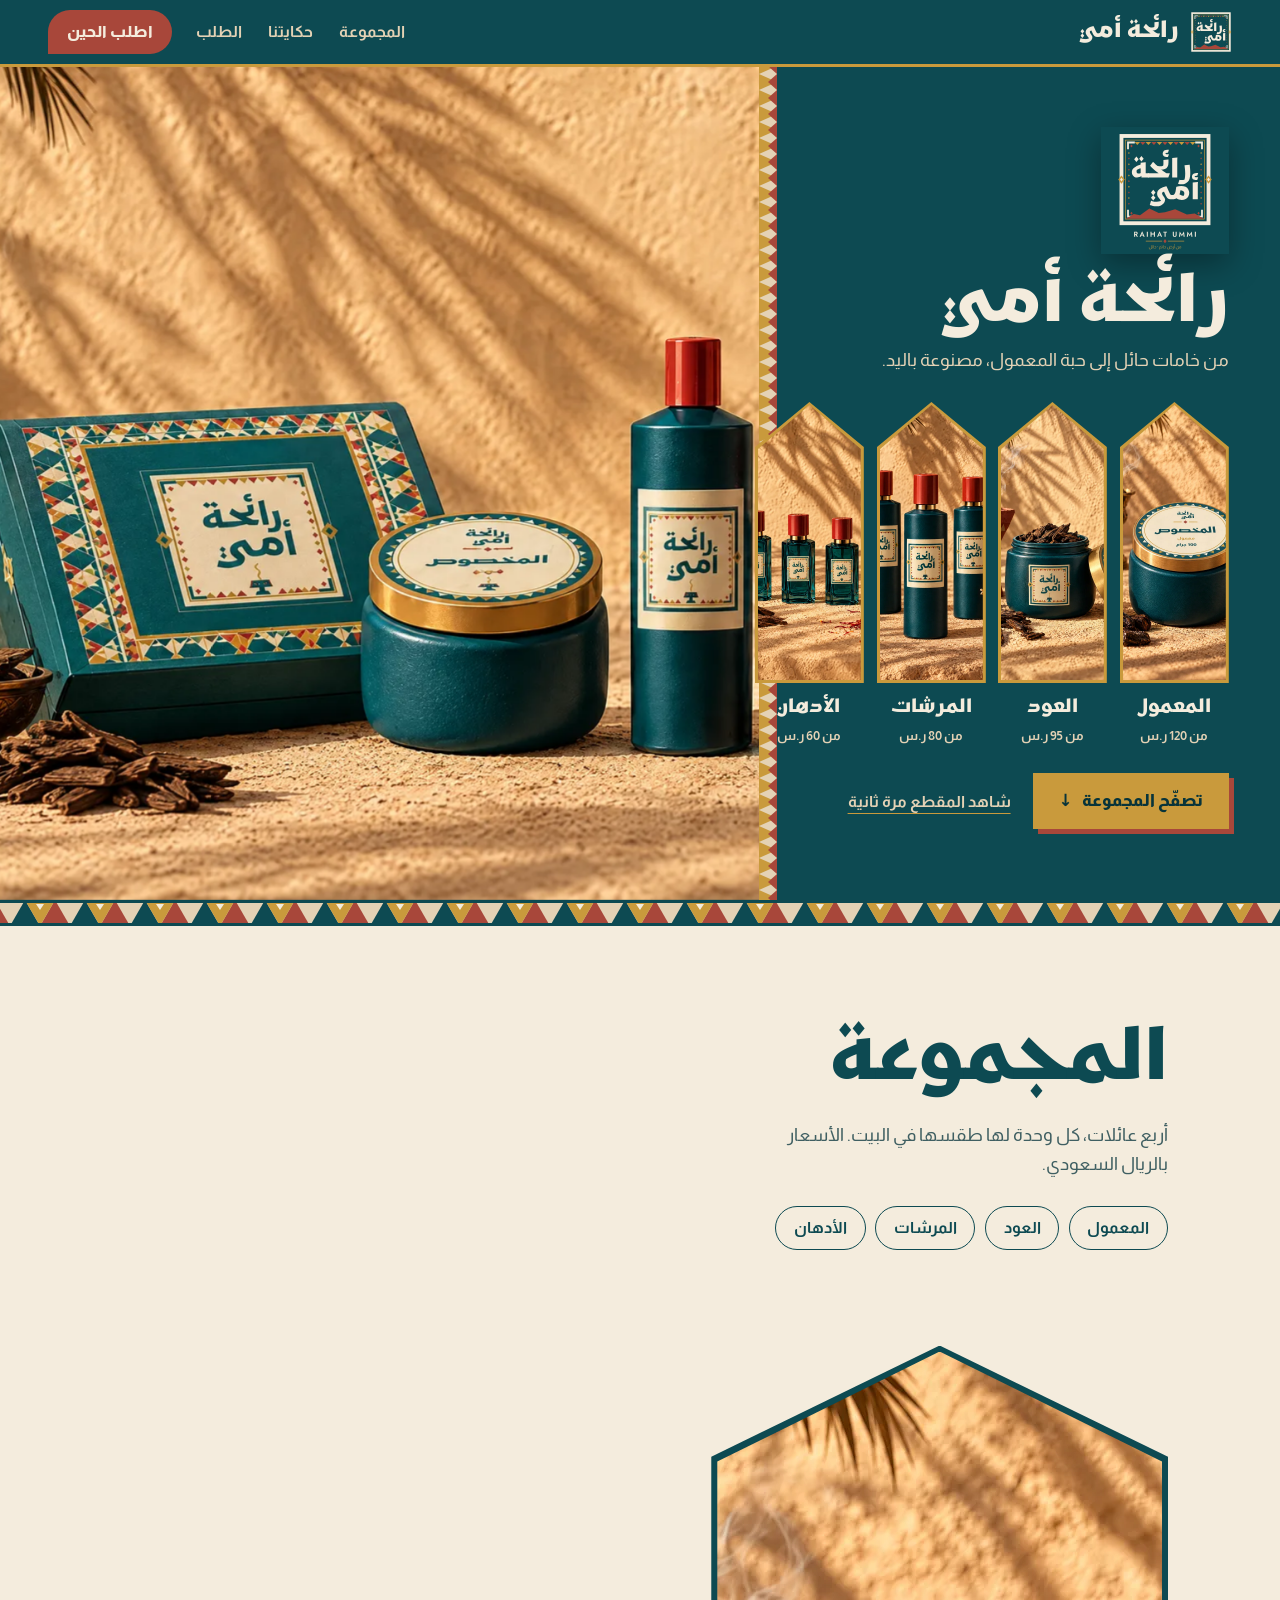
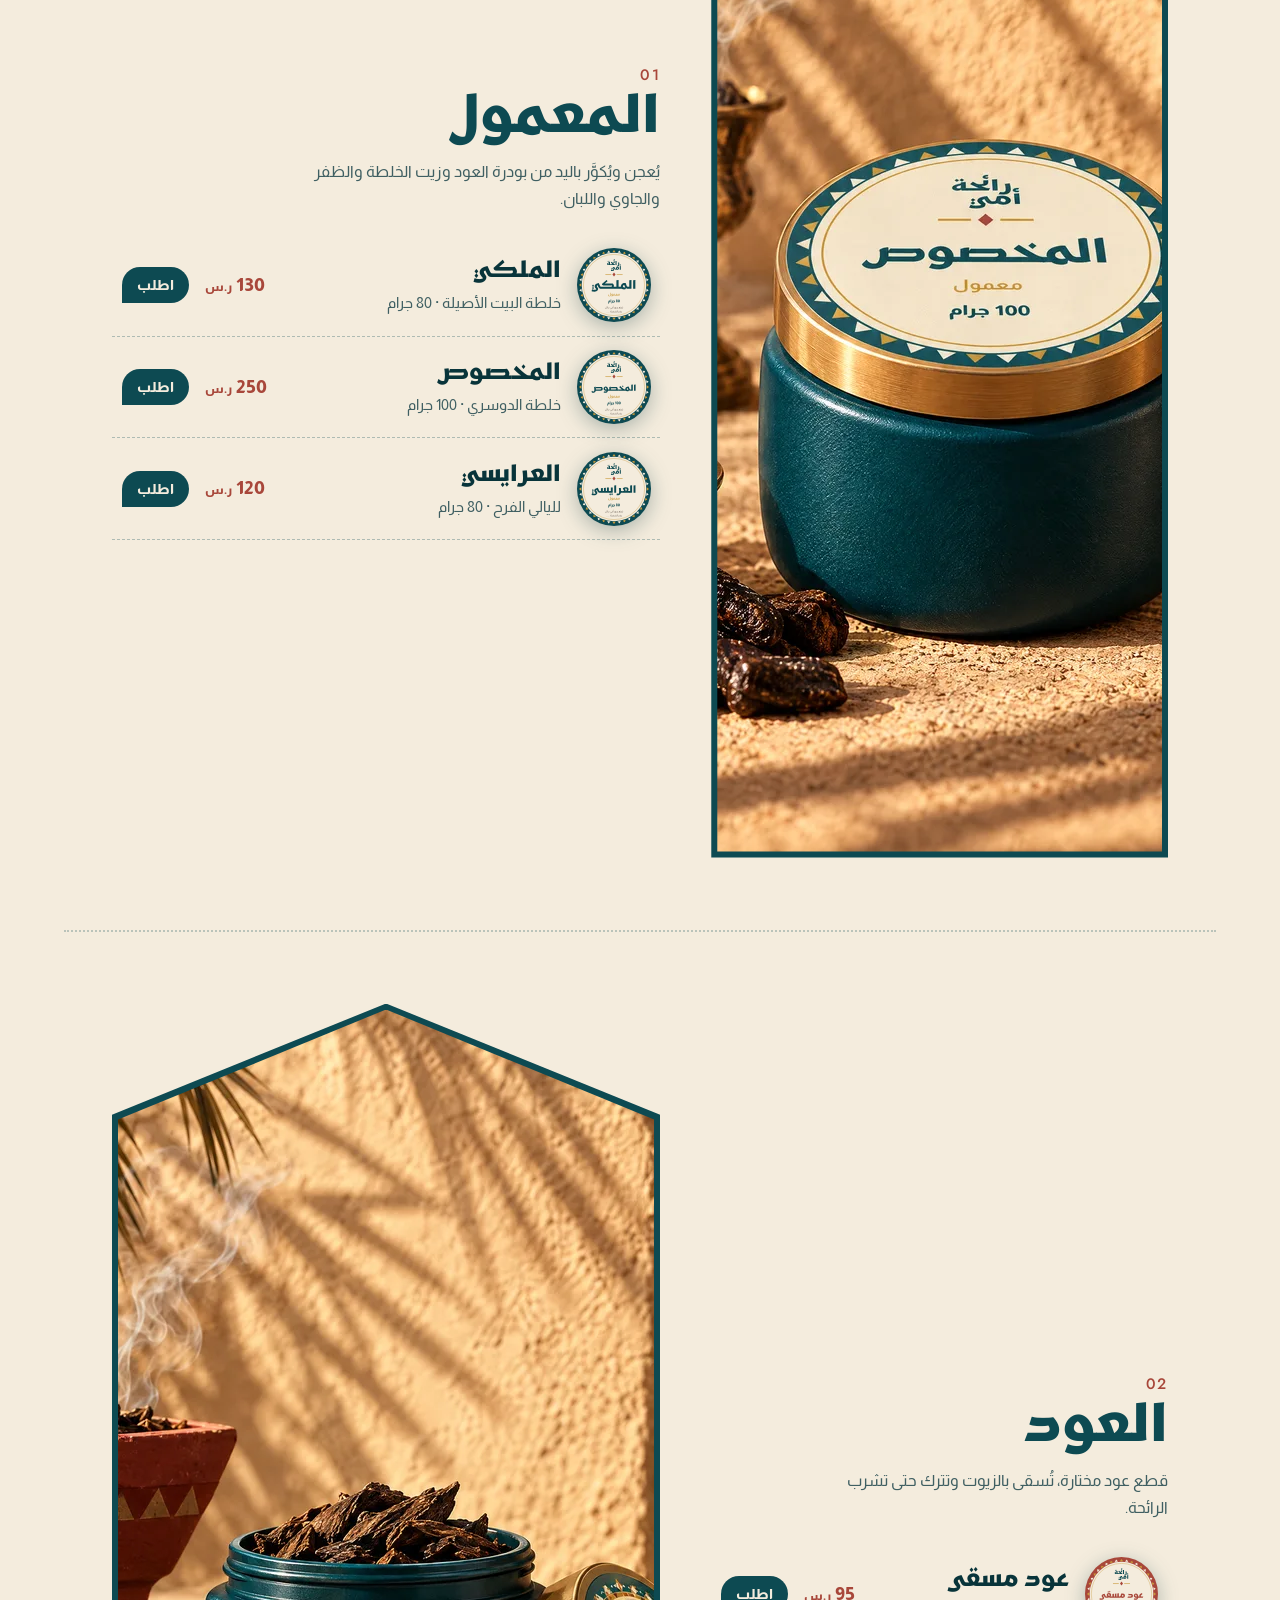
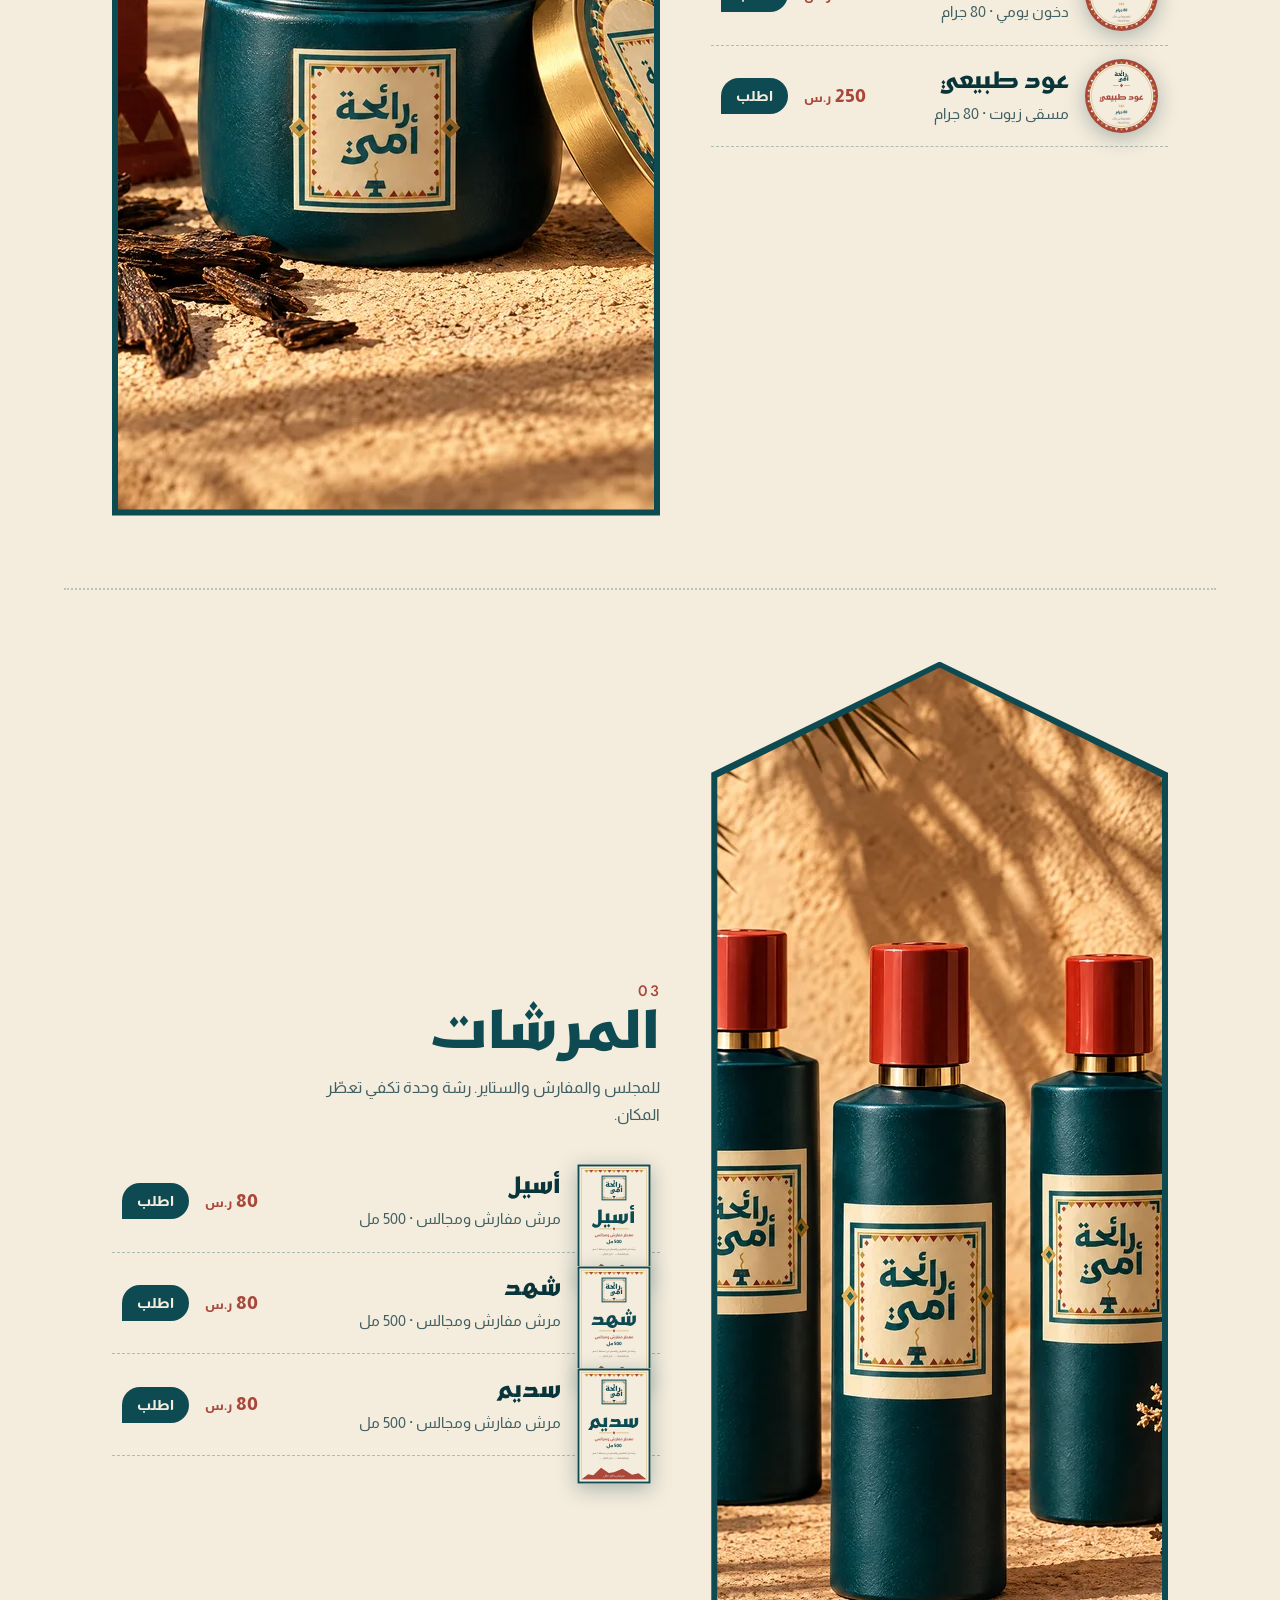
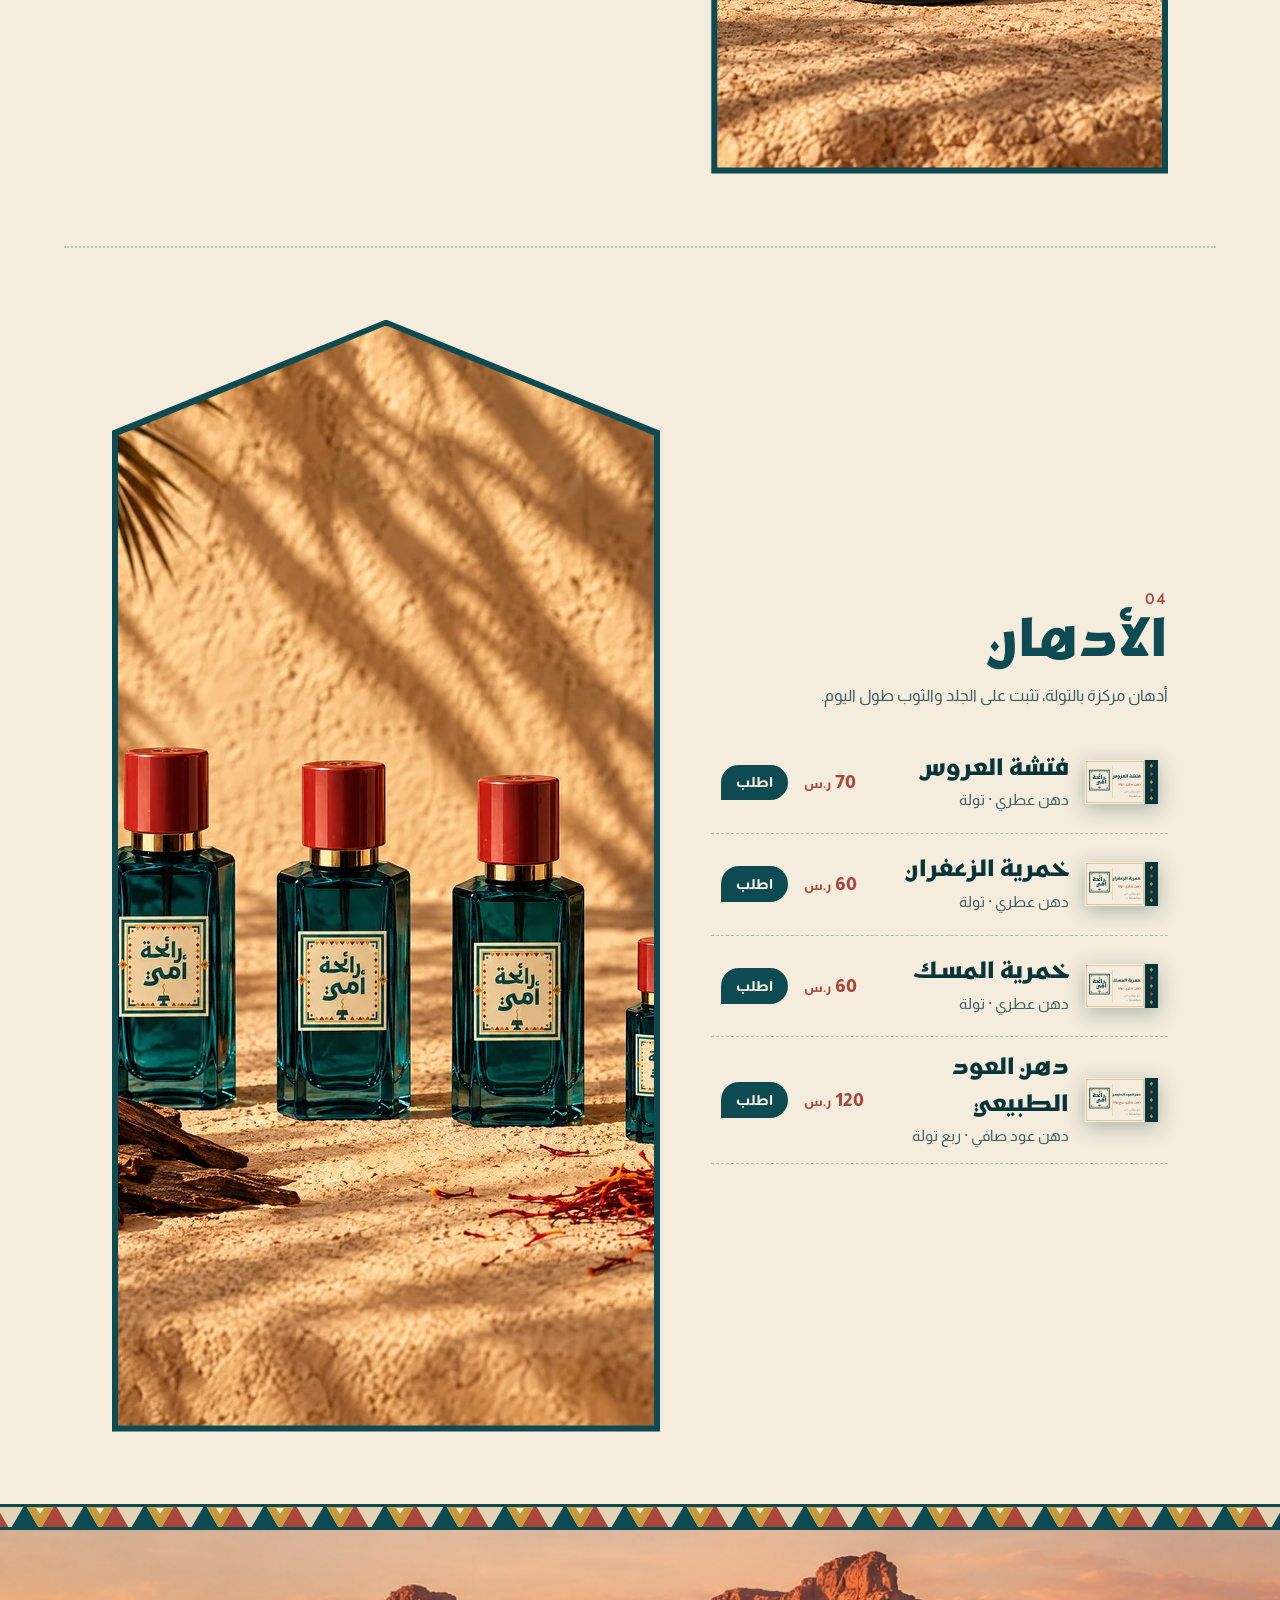
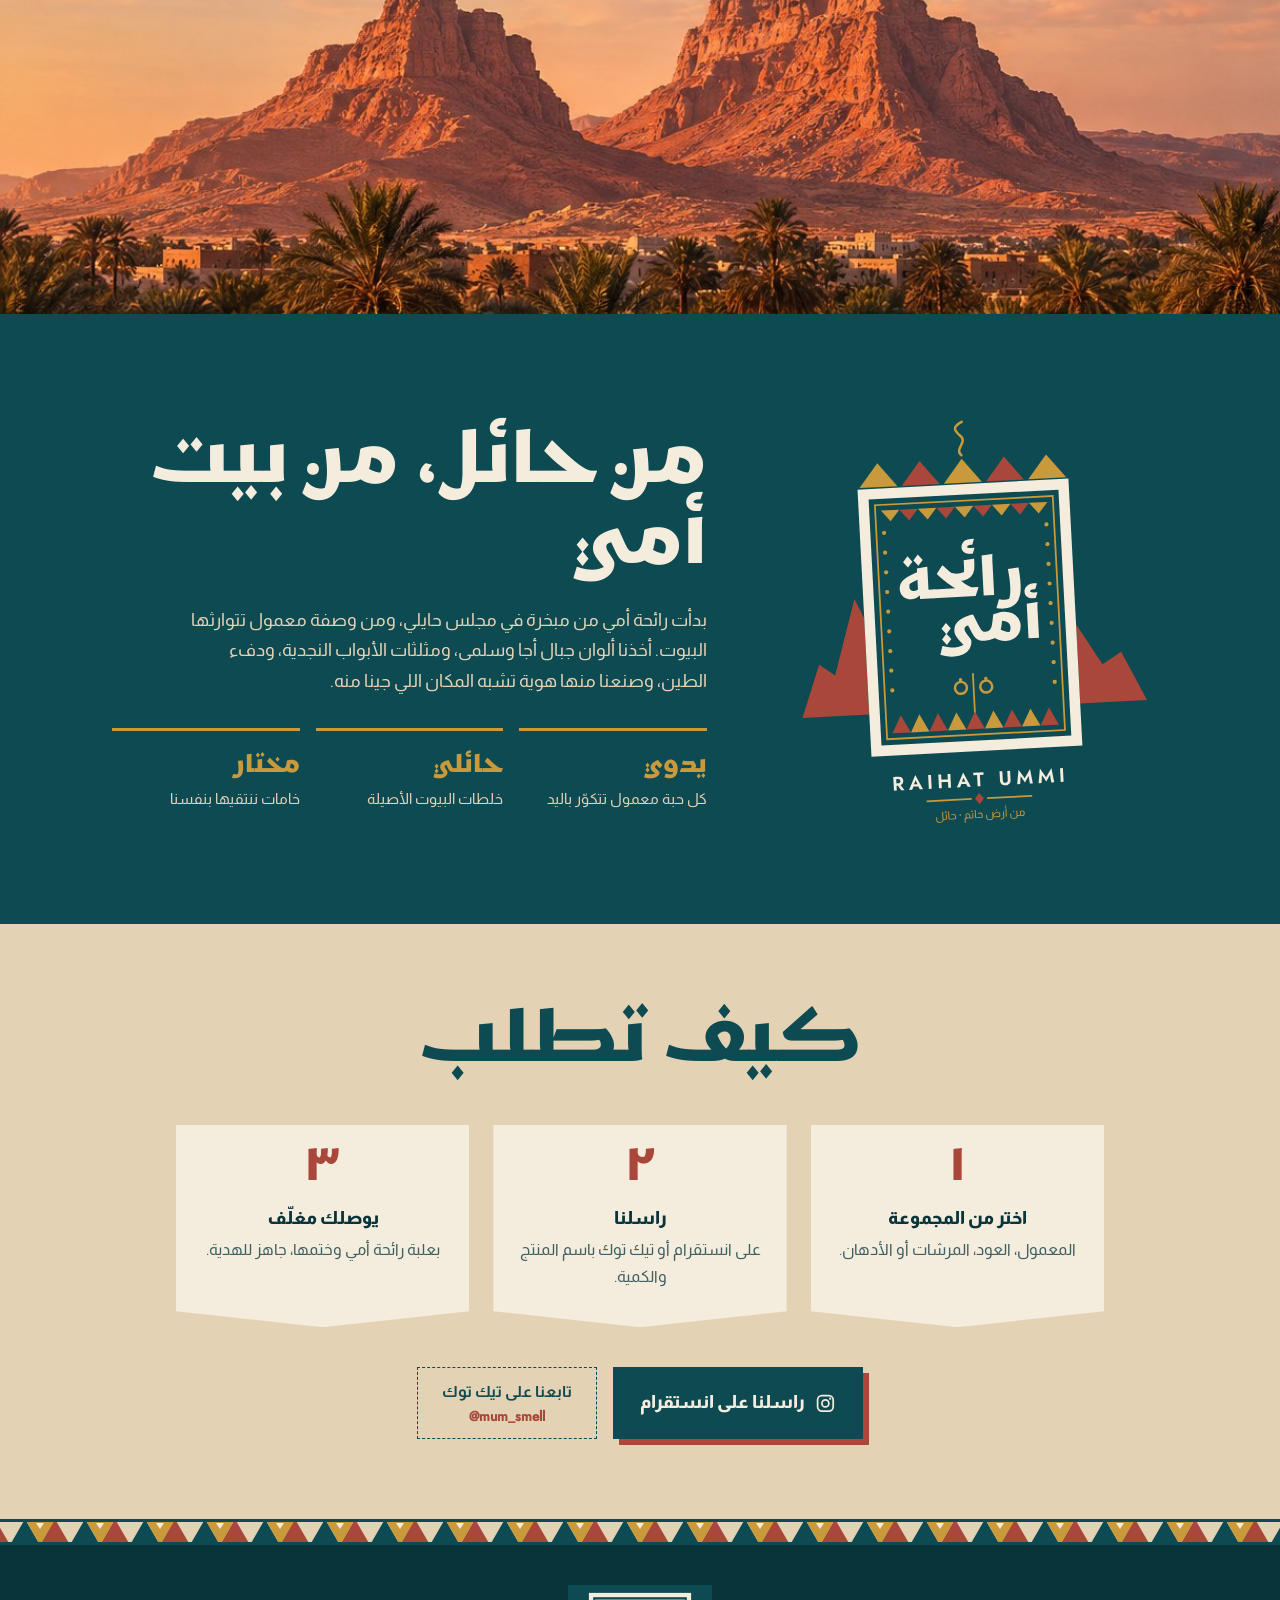
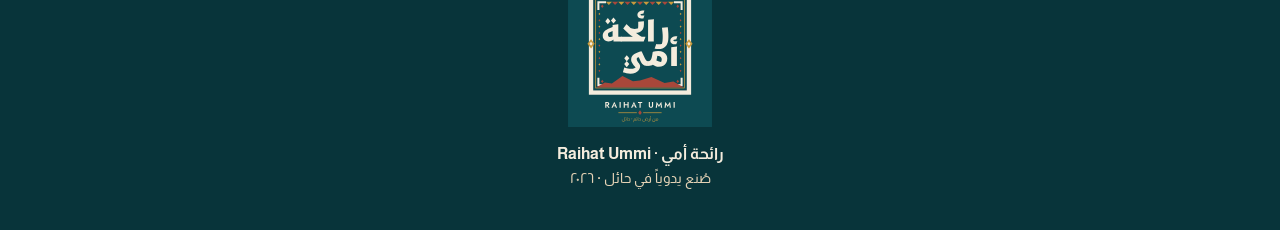
==== commit 1c57f970: "Website: autoplay opening film, identity packaging photos, brand-book styling The film now plays on " ====
--- a/docs/index.html
+++ b/docs/index.html
@@ -5,7 +5,7 @@
   <meta name="viewport" content="width=device-width, initial-scale=1">
   <title>رائحة أمي | Raihat Ummi</title>
   <meta name="description" content="من خامات حائل إلى حبة المعمول: معمول وعود ومرشات وأدهان مصنوعة باليد.">
-  <meta name="theme-color" content="#061F23">
+  <meta name="theme-color" content="#0D4A52">
   <meta property="og:title" content="رائحة أمي | Raihat Ummi">
   <meta property="og:description" content="من خامات حائل إلى حبة المعمول: معمول وعود ومرشات وأدهان مصنوعة باليد.">
   <meta property="og:type" content="website">
@@ -14,11 +14,12 @@
   <link rel="icon" href="assets/brand/mark.svg" type="image/svg+xml">
   <link rel="preload" href="assets/fonts/raihat-kufi.woff2" as="font" type="font/woff2" crossorigin>
   <link rel="stylesheet" href="style.css">
+  <script>document.documentElement.classList.add("js");</script>
 </head>
 <body>
   <header class="header">
-    <a class="header__brand" href="#khamat" aria-label="رائحة أمي">
-      <img src="assets/brand/mark.svg" alt="" width="44" height="44">
+    <a class="header__brand" href="#top" aria-label="رائحة أمي">
+      <img src="assets/brand/mark.svg" alt="" width="42" height="42">
       <span class="header__name">رائحة أمي</span>
     </a>
     <nav class="header__nav" aria-label="أقسام الموقع">
@@ -30,49 +31,54 @@
   </header>
 
   <main>
-    <section class="journey" aria-label="من الخام إلى المعمول">
-      <div class="journey__stage" aria-hidden="true">
-        <img class="journey__poster" src="assets/world/poster.jpg" alt="">
-        <video class="journey__video" muted playsinline preload="none"
-          data-src="assets/world/film.mp4" data-src-mobile="assets/world/film-mobile.mp4"></video>
-        <div class="journey__shade"></div>
-        <div class="journey__progress"><span></span></div>
-        <nav class="journey__route"><a href="#khamat" data-i="0">الخامات</a><a href="#khalta" data-i="1">الخلطة</a><a href="#takweer" data-i="2">التكوير</a><a href="#mamool-ch" data-i="3">المعمول</a></nav>
-      </div>
-      <div class="journey__story">
-      <article class="chapter" id="khamat" data-align="start">
-        <div class="chapter__pin"><div class="chapter__copy">
-          <p class="kicker">رائحة أمي · من حائل</p>
-          <h1 class="chapter__title">خمس خامات، وحبة وحدة</h1>
-          <p class="chapter__body">بودرة عود، زيت الخلطة، ظفر، جاوي ولبان. كل خامة ننتقيها بيدنا قبل لا تدخل العجنة.</p><ul class="tags"><li>بودرة عود</li><li>ظفر</li><li>لبان</li></ul>
-        </div></div>
-      </article>
-      <article class="chapter" id="khalta" data-align="end">
-        <div class="chapter__pin"><div class="chapter__copy">
-          <p class="kicker">الخلطة</p>
-          <h2 class="chapter__title">تمتزج على مهل</h2>
-          <p class="chapter__body">قطرات الزيت تسقي البودرة، والظفر والجاوي يذوبون فيها على مهل حتى تصير الخلطة روح وحدة.</p>
-        </div></div>
-      </article>
-      <article class="chapter" id="takweer" data-align="start">
-        <div class="chapter__pin"><div class="chapter__copy">
-          <p class="kicker">التكوير</p>
-          <h2 class="chapter__title">تتكوّر بين الكفّين</h2>
-          <p class="chapter__body">نعجن ونكوّر كل حبة على طريقة البيوت الحايلية، بدون مكينة وبدون استعجال.</p>
-        </div></div>
-      </article>
-      <article class="chapter" id="mamool-ch" data-align="end">
-        <div class="chapter__pin"><div class="chapter__copy">
-          <p class="kicker">المعمول</p>
-          <h2 class="chapter__title">معمول رائحة أمي</h2>
-          <p class="chapter__body">حبة دافية تفوح في بيتك مثل ما كانت تفوح في بيت أمي. هذا هو المعمول، وهذي بداية الحكاية.</p><a class="seal-cta" href="#collection"><span class="seal-cta__ring" aria-hidden="true"></span><span>شوف المجموعة</span></a>
-        </div></div>
-      </article>
-      </div>
-    </section>
+    <section class="intro" id="top" aria-label="رائحة أمي">
+      <img class="intro__still" src="assets/products/collection.webp"
+        srcset="assets/products/collection-small.webp 960w, assets/products/collection.webp 1920w" sizes="100vw"
+        alt="مجموعة رائحة أمي: علبة الهدايا وعلبة المعمول والمرش والدهن">
+      <video class="intro__video" muted playsinline preload="auto" poster="assets/world/poster.jpg"
+        data-src="assets/world/film.mp4" data-src-mobile="assets/world/film-mobile.mp4" aria-hidden="true"></video>
+      <div class="intro__captions" aria-hidden="true"><p class="caption" data-i="0"><span>الخامات</span>خمس خامات، وحبة وحدة</p><p class="caption" data-i="1"><span>الخلطة</span>تمتزج على مهل</p><p class="caption" data-i="2"><span>التكوير</span>تتكوّر بين الكفّين</p><p class="caption" data-i="3"><span>المعمول</span>معمول رائحة أمي</p></div>
+      <div class="intro__bar" aria-hidden="true"><span></span></div>
+      <button class="intro__skip" type="button">تخطّي</button>
+
+      <div class="intro__reveal">
+        <div class="intro__brand">
+          <img src="assets/brand/logo-square-rev.svg" alt="شعار رائحة أمي" width="180" height="178">
+          <h1 class="intro__title">رائحة أمي</h1>
+          <p class="intro__tag">من خامات حائل إلى حبة المعمول، مصنوعة باليد.</p>
+        </div>
+        <nav class="intro__arches" aria-label="أقسام المجموعة">
+          <a class="arch" href="#mamool" style="--d:0">
+            <span class="arch__img"><img src="assets/products/mamool.webp" alt="" width="220" height="275"></span>
+            <span class="arch__name">المعمول</span>
+            <span class="arch__price">من 120 ر.س</span>
+          </a>
+          <a class="arch" href="#oud" style="--d:1">
+            <span class="arch__img"><img src="assets/products/oud.webp" alt="" width="220" height="275"></span>
+            <span class="arch__name">العود</span>
+            <span class="arch__price">من 95 ر.س</span>
+          </a>
+          <a class="arch" href="#sprays" style="--d:2">
+            <span class="arch__img"><img src="assets/products/spray.webp" alt="" width="220" height="275"></span>
+            <span class="arch__name">المرشات</span>
+            <span class="arch__price">من 80 ر.س</span>
+          </a>
+          <a class="arch" href="#oils" style="--d:3">
+            <span class="arch__img"><img src="assets/products/oil.webp" alt="" width="220" height="275"></span>
+            <span class="arch__name">الأدهان</span>
+            <span class="arch__price">من 60 ر.س</span>
+          </a>
+        </nav>
+        <div class="intro__actions">
+          <a class="browse" href="#collection">تصفّح المجموعة <span aria-hidden="true">↓</span></a>
+          <button class="replay" type="button">شاهد المقطع مرة ثانية</button>
+        </div>
+      </div>
+    </section>
+
+    <div class="pattern" aria-hidden="true"></div>
 
     <section class="collection" id="collection" aria-labelledby="collection-title">
-      <div class="ribbon" aria-hidden="true"></div>
       <div class="collection__intro">
         <h2 class="display" id="collection-title">المجموعة</h2>
         <p>أربع عائلات، كل وحدة لها طقسها في البيت. الأسعار بالريال السعودي.</p>
@@ -80,29 +86,29 @@
       </div>
       <article class="family" id="mamool">
         <figure class="family__photo">
-          <img src="assets/products/mamool.webp" alt="برطمان زجاجي بغطاء ذهبي مليان حبات معمول" loading="lazy" width="960" height="1200">
-          <figcaption><span class="family__index">01</span>المعمول</figcaption>
-        </figure>
-        <div class="family__body">
+          <img src="assets/products/mamool.webp" alt="علبة معمول رائحة أمي الزرقاء بغطاء ذهبي" loading="lazy" width="880" height="1100">
+        </figure>
+        <div class="family__body">
+          <p class="family__index">01</p>
           <h3 class="family__title">المعمول</h3>
           <p class="family__lead">يُعجن ويُكوَّر باليد من بودرة العود وزيت الخلطة والظفر والجاوي واللبان.</p>
           <ul class="family__list">
             <li class="product">
               <div class="product__label"><img src="assets/labels/mamool-malaki.svg" alt="ملصق الملكي" loading="lazy"></div>
               <div><p class="product__name">الملكي</p><p class="product__note">خلطة البيت الأصيلة · 80 جرام</p></div>
-              <p class="product__price">130 ر.س</p>
+              <p class="product__price">130 <small>ر.س</small></p>
               <a class="product__ask" href="https://www.instagram.com/mum_smell" target="_blank" rel="noopener" aria-label="اطلب الملكي">اطلب</a>
             </li>
             <li class="product">
               <div class="product__label"><img src="assets/labels/mamool-makhsoos.svg" alt="ملصق المخصوص" loading="lazy"></div>
               <div><p class="product__name">المخصوص</p><p class="product__note">خلطة الدوسري · 100 جرام</p></div>
-              <p class="product__price">250 ر.س</p>
+              <p class="product__price">250 <small>ر.س</small></p>
               <a class="product__ask" href="https://www.instagram.com/mum_smell" target="_blank" rel="noopener" aria-label="اطلب المخصوص">اطلب</a>
             </li>
             <li class="product">
               <div class="product__label"><img src="assets/labels/mamool-arayesi.svg" alt="ملصق العرايسي" loading="lazy"></div>
               <div><p class="product__name">العرايسي</p><p class="product__note">لليالي الفرح · 80 جرام</p></div>
-              <p class="product__price">120 ر.س</p>
+              <p class="product__price">120 <small>ر.س</small></p>
               <a class="product__ask" href="https://www.instagram.com/mum_smell" target="_blank" rel="noopener" aria-label="اطلب العرايسي">اطلب</a>
             </li>
           </ul>
@@ -110,23 +116,23 @@
       </article>
       <article class="family" id="oud" data-flip>
         <figure class="family__photo">
-          <img src="assets/products/oud.webp" alt="قطع عود داكنة في مبخرة نجدية حمراء يتصاعد منها الدخان" loading="lazy" width="960" height="1200">
-          <figcaption><span class="family__index">02</span>العود</figcaption>
-        </figure>
-        <div class="family__body">
+          <img src="assets/products/oud.webp" alt="علبة عود رائحة أمي مفتوحة بجانب مبخرة نجدية" loading="lazy" width="880" height="1100">
+        </figure>
+        <div class="family__body">
+          <p class="family__index">02</p>
           <h3 class="family__title">العود</h3>
           <p class="family__lead">قطع عود مختارة، تُسقى بالزيوت وتترك حتى تشرب الرائحة.</p>
           <ul class="family__list">
             <li class="product">
               <div class="product__label"><img src="assets/labels/oud-musqa.svg" alt="ملصق عود مسقى" loading="lazy"></div>
               <div><p class="product__name">عود مسقى</p><p class="product__note">دخون يومي · 80 جرام</p></div>
-              <p class="product__price">95 ر.س</p>
+              <p class="product__price">95 <small>ر.س</small></p>
               <a class="product__ask" href="https://www.instagram.com/mum_smell" target="_blank" rel="noopener" aria-label="اطلب عود مسقى">اطلب</a>
             </li>
             <li class="product">
               <div class="product__label"><img src="assets/labels/oud-tabiei.svg" alt="ملصق عود طبيعي" loading="lazy"></div>
               <div><p class="product__name">عود طبيعي</p><p class="product__note">مسقى زيوت · 80 جرام</p></div>
-              <p class="product__price">250 ر.س</p>
+              <p class="product__price">250 <small>ر.س</small></p>
               <a class="product__ask" href="https://www.instagram.com/mum_smell" target="_blank" rel="noopener" aria-label="اطلب عود طبيعي">اطلب</a>
             </li>
           </ul>
@@ -134,29 +140,29 @@
       </article>
       <article class="family" id="sprays">
         <figure class="family__photo">
-          <img src="assets/products/spray.webp" alt="ثلاث قوارير مرش كريمية بأغطية ذهبية" loading="lazy" width="960" height="1200">
-          <figcaption><span class="family__index">03</span>المرشات</figcaption>
-        </figure>
-        <div class="family__body">
+          <img src="assets/products/spray.webp" alt="ثلاث قوارير مرش رائحة أمي الزرقاء بأغطية حمراء" loading="lazy" width="880" height="1100">
+        </figure>
+        <div class="family__body">
+          <p class="family__index">03</p>
           <h3 class="family__title">المرشات</h3>
           <p class="family__lead">للمجلس والمفارش والستاير. رشة وحدة تكفي تعطّر المكان.</p>
           <ul class="family__list">
             <li class="product">
               <div class="product__label"><img src="assets/labels/spray-aseel.svg" alt="ملصق أسيل" loading="lazy"></div>
               <div><p class="product__name">أسيل</p><p class="product__note">مرش مفارش ومجالس · 500 مل</p></div>
-              <p class="product__price">80 ر.س</p>
+              <p class="product__price">80 <small>ر.س</small></p>
               <a class="product__ask" href="https://www.instagram.com/mum_smell" target="_blank" rel="noopener" aria-label="اطلب أسيل">اطلب</a>
             </li>
             <li class="product">
               <div class="product__label"><img src="assets/labels/spray-shahd.svg" alt="ملصق شهد" loading="lazy"></div>
               <div><p class="product__name">شهد</p><p class="product__note">مرش مفارش ومجالس · 500 مل</p></div>
-              <p class="product__price">80 ر.س</p>
+              <p class="product__price">80 <small>ر.س</small></p>
               <a class="product__ask" href="https://www.instagram.com/mum_smell" target="_blank" rel="noopener" aria-label="اطلب شهد">اطلب</a>
             </li>
             <li class="product">
               <div class="product__label"><img src="assets/labels/spray-sadeem.svg" alt="ملصق سديم" loading="lazy"></div>
               <div><p class="product__name">سديم</p><p class="product__note">مرش مفارش ومجالس · 500 مل</p></div>
-              <p class="product__price">80 ر.س</p>
+              <p class="product__price">80 <small>ر.س</small></p>
               <a class="product__ask" href="https://www.instagram.com/mum_smell" target="_blank" rel="noopener" aria-label="اطلب سديم">اطلب</a>
             </li>
           </ul>
@@ -164,35 +170,35 @@
       </article>
       <article class="family" id="oils" data-flip>
         <figure class="family__photo">
-          <img src="assets/products/oil.webp" alt="قوارير دهن كريستال بأغطية ذهبية وخيوط زعفران" loading="lazy" width="960" height="1200">
-          <figcaption><span class="family__index">04</span>الأدهان</figcaption>
-        </figure>
-        <div class="family__body">
+          <img src="assets/products/oil.webp" alt="قوارير دهن رائحة أمي الزرقاء بأغطية حمراء" loading="lazy" width="880" height="1100">
+        </figure>
+        <div class="family__body">
+          <p class="family__index">04</p>
           <h3 class="family__title">الأدهان</h3>
           <p class="family__lead">أدهان مركزة بالتولة، تثبت على الجلد والثوب طول اليوم.</p>
           <ul class="family__list">
             <li class="product">
               <div class="product__label"><img src="assets/labels/oil-fitshat.svg" alt="ملصق فتشة العروس" loading="lazy"></div>
               <div><p class="product__name">فتشة العروس</p><p class="product__note">دهن عطري · تولة</p></div>
-              <p class="product__price">70 ر.س</p>
+              <p class="product__price">70 <small>ر.س</small></p>
               <a class="product__ask" href="https://www.instagram.com/mum_smell" target="_blank" rel="noopener" aria-label="اطلب فتشة العروس">اطلب</a>
             </li>
             <li class="product">
               <div class="product__label"><img src="assets/labels/oil-saffron.svg" alt="ملصق خمرية الزعفران" loading="lazy"></div>
               <div><p class="product__name">خمرية الزعفران</p><p class="product__note">دهن عطري · تولة</p></div>
-              <p class="product__price">60 ر.س</p>
+              <p class="product__price">60 <small>ر.س</small></p>
               <a class="product__ask" href="https://www.instagram.com/mum_smell" target="_blank" rel="noopener" aria-label="اطلب خمرية الزعفران">اطلب</a>
             </li>
             <li class="product">
               <div class="product__label"><img src="assets/labels/oil-musk.svg" alt="ملصق خمرية المسك" loading="lazy"></div>
               <div><p class="product__name">خمرية المسك</p><p class="product__note">دهن عطري · تولة</p></div>
-              <p class="product__price">60 ر.س</p>
+              <p class="product__price">60 <small>ر.س</small></p>
               <a class="product__ask" href="https://www.instagram.com/mum_smell" target="_blank" rel="noopener" aria-label="اطلب خمرية المسك">اطلب</a>
             </li>
             <li class="product">
               <div class="product__label"><img src="assets/labels/oil-oud.svg" alt="ملصق دهن العود الطبيعي" loading="lazy"></div>
               <div><p class="product__name">دهن العود الطبيعي</p><p class="product__note">دهن عود صافي · ربع تولة</p></div>
-              <p class="product__price">120 ر.س</p>
+              <p class="product__price">120 <small>ر.س</small></p>
               <a class="product__ask" href="https://www.instagram.com/mum_smell" target="_blank" rel="noopener" aria-label="اطلب دهن العود الطبيعي">اطلب</a>
             </li>
           </ul>
@@ -201,6 +207,7 @@
     </section>
 
     <section class="story" id="story" aria-labelledby="story-title">
+      <div class="pattern" aria-hidden="true"></div>
       <figure class="story__band"><img src="assets/story/crop_aja.jpg" alt="جبال أجا وسلمى في حائل" loading="lazy"></figure>
       <div class="story__grid">
         <div class="story__mark"><img src="assets/brand/logo-door-rev.svg" alt="شعار الباب النجدي لرائحة أمي" loading="lazy"></div>
@@ -217,7 +224,6 @@
     </section>
 
     <section class="order" id="order" aria-labelledby="order-title">
-      <div class="ribbon" aria-hidden="true"></div>
       <h2 class="display" id="order-title">كيف تطلب</h2>
       <ol class="steps">
         <li><span class="steps__n" aria-hidden="true">١</span><p class="steps__t">اختر من المجموعة</p><p>المعمول، العود، المرشات أو الأدهان.</p></li>
@@ -235,6 +241,7 @@
   </main>
 
   <footer class="footer">
+    <div class="pattern" aria-hidden="true"></div>
     <img src="assets/brand/logo-square-rev.svg" alt="رائحة أمي Raihat Ummi" loading="lazy">
     <p>رائحة أمي · Raihat Ummi</p>
     <p class="footer__small">صُنع يدوياً في حائل · ٢٠٢٦</p>
--- a/docs/style.css
+++ b/docs/style.css
@@ -1,4 +1,4 @@
-/* Raihat Ummi (رائحة أمي): site styles. Palette and type from the brand book. */
+/* Raihat Ummi (رائحة أمي): site styles, built on the brand book identity. */
 @font-face { font-family: "Raihat Kufi"; src: url("assets/fonts/raihat-kufi.woff2") format("woff2"); font-display: swap; }
 @font-face { font-family: "Almarai"; src: url("assets/fonts/almarai-400.woff2") format("woff2"); font-weight: 400; font-display: swap; }
 @font-face { font-family: "Almarai"; src: url("assets/fonts/almarai-700.woff2") format("woff2"); font-weight: 700; font-display: swap; }
@@ -6,42 +6,50 @@
 @font-face { font-family: "Jost"; src: url("assets/fonts/jost-500.woff2") format("woff2"); font-weight: 500; font-display: swap; }
 
 :root {
-  --night: #061F23;
   --teal: #0D4A52;
   --teal-dark: #08343A;
   --red: #A8473A;
   --ochre: #C99A3C;
   --sand: #E4D2B5;
   --cream: #F4ECDD;
-  --ink-soft: #D9C9AE;
+  --ink: #08343A;
+  --ink-soft: #3F5F62;
   --kufi: "Raihat Kufi", "Almarai", sans-serif;
   --body: "Almarai", system-ui, sans-serif;
   --latin: "Jost", "Almarai", sans-serif;
-  --ribbon: url("data:image/svg+xml,%3Csvg xmlns='http://www.w3.org/2000/svg' width='40' height='14' viewBox='0 0 40 14'%3E%3Cpolygon points='0,0 20,0 10,14' fill='%23C99A3C'/%3E%3Cpolygon points='20,14 40,14 30,0' fill='%23A8473A'/%3E%3C/svg%3E");
+  /* the Najdi triangle band from the brand book */
+  --pattern: url("data:image/svg+xml,%3Csvg xmlns='http://www.w3.org/2000/svg' width='60' height='26' viewBox='0 0 60 26'%3E%3Crect width='60' height='26' fill='%23E4D2B5'/%3E%3Cpolygon points='0,26 15,0 30,26' fill='%230D4A52'/%3E%3Cpolygon points='30,26 45,0 60,26' fill='%23A8473A'/%3E%3Cpolygon points='15,0 45,0 30,26' fill='%23C99A3C'/%3E%3Cpolygon points='26,4 30,10 34,4' fill='%23F4ECDD'/%3E%3C/svg%3E");
 }
 
 * { box-sizing: border-box; }
-html { scroll-padding-top: 5rem; overflow-x: clip; }
-body { overflow-x: clip; }
+html { scroll-behavior: smooth; scroll-padding-top: 4.5rem; overflow-x: clip; }
 body {
   margin: 0;
-  background: var(--night);
-  color: var(--cream);
+  overflow-x: clip;
+  background: var(--cream);
+  color: var(--ink);
   font-family: var(--body);
   line-height: 1.7;
   -webkit-font-smoothing: antialiased;
 }
 a { color: inherit; text-decoration: none; }
 img { display: block; max-width: 100%; }
+button { font: inherit; cursor: pointer; }
+:focus-visible { outline: 2px solid var(--ochre); outline-offset: 3px; }
 .display {
   margin: 0;
   font-family: var(--kufi);
   font-weight: 400;
-  font-size: clamp(2.4rem, 5.5vw, 4.6rem);
+  font-size: clamp(2.4rem, 5.5vw, 4.4rem);
   line-height: 1.15;
-}
-.ribbon { height: 14px; background: var(--ribbon) repeat-x; background-size: 40px 14px; }
-:focus-visible { outline: 2px solid var(--ochre); outline-offset: 3px; }
+  color: var(--teal);
+}
+.pattern {
+  height: 26px;
+  background: var(--pattern) repeat-x center;
+  background-size: 60px 26px;
+  border-block: 3px solid var(--teal);
+}
 
 /* ---------- header ---------- */
 .header {
@@ -51,23 +59,24 @@
   display: flex;
   align-items: center;
   gap: 1.5rem;
-  padding: 0.9rem clamp(1rem, 4vw, 3rem);
-  background: linear-gradient(to bottom, rgb(6 31 35 / 0.92), transparent);
-  animation: drop 0.9s cubic-bezier(.2,.8,.2,1) both;
-}
-@keyframes drop { from { transform: translateY(-110%); } }
+  padding: 0.65rem clamp(1rem, 4vw, 3rem);
+  background: var(--teal);
+  color: var(--cream);
+  box-shadow: 0 3px 0 var(--ochre);
+  transition: transform 0.7s cubic-bezier(.2,.8,.2,1);
+}
 .header__brand { display: flex; align-items: center; gap: 0.7rem; }
-.header__brand img { width: 44px; height: 44px; }
+.header__brand img { width: 42px; height: 42px; }
 .header__name { font-family: var(--kufi); font-size: 1.35rem; }
 .header__nav { display: flex; gap: 1.6rem; margin-inline-start: auto; font-weight: 700; }
-.header__nav a { position: relative; padding-block: 0.3rem; color: var(--ink-soft); transition: color 0.3s; }
+.header__nav a { position: relative; padding-block: 0.2rem; color: var(--sand); transition: color 0.3s; }
 .header__nav a::after {
   content: "";
   position: absolute;
-  inset: auto 0 -2px 0;
-  height: 6px;
-  background: var(--ribbon) repeat-x;
-  background-size: 17px 6px;
+  inset: auto 0 -4px 0;
+  height: 7px;
+  background: var(--pattern) repeat-x;
+  background-size: 16px 7px;
   transform: scaleX(0);
   transform-origin: right;
   transition: transform 0.35s;
@@ -75,140 +84,201 @@
 .header__nav a:hover { color: var(--cream); }
 .header__nav a:hover::after { transform: scaleX(1); }
 .header__order {
-  padding: 0.6rem 1.2rem 0.6rem 1.5rem;
-  border: 1.5px solid var(--ochre);
-  color: var(--ochre);
+  padding: 0.5rem 1.2rem;
+  background: var(--red);
+  color: var(--cream);
   font-weight: 800;
   border-radius: 999px 999px 999px 0.25rem;
   transition: background 0.3s, color 0.3s;
 }
-.header__order:hover { background: var(--ochre); color: var(--night); }
+.header__order:hover { background: var(--ochre); color: var(--teal-dark); }
 @media (max-width: 760px) {
   .header__nav { display: none; }
   .header__order { margin-inline-start: auto; }
 }
 
-/* ---------- journey: scroll plays the film ---------- */
-.journey { position: relative; }
-.journey__stage {
-  position: sticky;
-  top: 0;
+/* ---------- intro: the film plays on open, then the collection appears ---------- */
+.intro {
+  position: relative;
   height: 100vh;
-  height: 100dvh;
+  height: 100svh;
+  min-height: 560px;
   overflow: hidden;
-  background: #000;
-}
-.journey__poster,
-.journey__video {
+  background: #04181B;
+  color: var(--cream);
+}
+.intro__still,
+.intro__video {
   position: absolute;
   inset: 0;
   width: 100%;
   height: 100%;
   object-fit: cover;
 }
-.journey__video { opacity: 0; transition: opacity 0.4s; }
-.journey.is-ready .journey__video { opacity: 1; }
-.journey__shade {
+.intro__still { object-position: 38% 70%; animation: settle 2.4s cubic-bezier(.2,.8,.2,1) both; }
+@keyframes settle { from { transform: scale(1.08); } }
+/* desktop: photo on the left, brand panel on the right with the Najdi band between */
+@media (min-width: 861px) {
+  .intro { background: var(--teal); }
+  .intro__still { right: auto; width: 60%; }
+  .intro::after {
+    content: "";
+    position: absolute;
+    inset: 0 40% 0 auto;
+    width: 18px;
+    transform: translateX(50%);
+    background: var(--pattern) repeat-y center;
+    background-size: 18px 8px;
+    background-image: url("data:image/svg+xml,%3Csvg xmlns='http://www.w3.org/2000/svg' width='18' height='16' viewBox='0 0 18 16'%3E%3Crect width='18' height='16' fill='%23E4D2B5'/%3E%3Cpolygon points='0,0 18,8 0,16' fill='%23C99A3C'/%3E%3Cpolygon points='18,0 18,16 9,8' fill='%23A8473A'/%3E%3C/svg%3E");
+    background-size: 18px 16px;
+    z-index: 2;
+    pointer-events: none;
+  }
+  .intro__reveal { margin-inline-start: 0; width: 40%; }
+}
+.intro__video { z-index: 2; opacity: 0; pointer-events: none; transition: opacity 0.9s ease; }
+.intro__captions, .intro__bar, .intro__skip { display: none; }
+
+.intro__reveal {
+  position: relative;
+  z-index: 3;
+  display: flex;
+  flex-direction: column;
+  justify-content: center;
+  gap: 1.6rem;
+  width: min(36rem, 46%);
+  height: 100%;
+  padding: 5.5rem clamp(1.25rem, 4vw, 3.5rem) 2rem;
+}
+.intro__brand img { width: clamp(6rem, 10vw, 9rem); height: auto; box-shadow: 0 10px 30px rgb(0 0 0 / 0.35); }
+.intro__title { margin: 1rem 0 0; font-family: var(--kufi); font-weight: 400; font-size: clamp(2.6rem, 5vw, 4.4rem); line-height: 1.1; }
+.intro__tag { margin: 0.4rem 0 0; color: var(--sand); font-size: 1.1rem; }
+
+.intro__arches { display: grid; grid-template-columns: repeat(4, 1fr); gap: 0.8rem; }
+.arch { display: flex; flex-direction: column; align-items: center; text-align: center; gap: 0.15rem; }
+.arch__img {
+  display: block;
+  width: 100%;
+  padding: 3px;
+  background: var(--ochre);
+  clip-path: polygon(0 16%, 50% 0, 100% 16%, 100% 100%, 0 100%);
+  transition: transform 0.4s cubic-bezier(.2,.8,.2,1);
+}
+.arch__img img {
+  width: 100%;
+  aspect-ratio: 4 / 5;
+  object-fit: cover;
+  clip-path: polygon(0 16%, 50% 0, 100% 16%, 100% 100%, 0 100%);
+}
+.arch:hover .arch__img { transform: translateY(-6px); }
+.arch__name { margin-top: 0.4rem; font-family: var(--kufi); font-size: 1.15rem; }
+.arch__price { color: var(--sand); font-size: 0.82rem; font-weight: 700; }
+
+.intro__actions { display: flex; flex-wrap: wrap; align-items: center; gap: 1rem 1.4rem; }
+.browse {
+  display: inline-flex;
+  align-items: center;
+  gap: 0.6rem;
+  padding: 0.85rem 1.6rem;
+  background: var(--ochre);
+  color: var(--teal-dark);
+  font-weight: 800;
+  font-size: 1.05rem;
+  box-shadow: 5px 5px 0 var(--red);
+  transition: transform 0.25s, box-shadow 0.25s;
+}
+.browse:hover { transform: translate(-3px, -3px); box-shadow: 8px 8px 0 var(--red); }
+.browse span { display: inline-block; animation: nudge 1.6s ease-in-out infinite; }
+@keyframes nudge { 50% { transform: translateY(4px); } }
+.replay {
+  padding: 0;
+  border: 0;
+  background: none;
+  color: var(--sand);
+  font-weight: 700;
+  text-decoration: underline;
+  text-decoration-color: var(--ochre);
+  text-underline-offset: 0.35em;
+}
+.replay:hover { color: var(--cream); }
+
+/* entrance of the reveal once the film ends */
+.intro-done .intro__brand { animation: rise 0.9s cubic-bezier(.2,.8,.2,1) both; }
+.intro-done .arch { animation: pop 0.8s cubic-bezier(.2,1.3,.4,1) both; animation-delay: calc(0.35s + var(--d) * 0.12s); }
+.intro-done .intro__actions { animation: rise 0.9s 0.9s cubic-bezier(.2,.8,.2,1) both; }
+@keyframes rise { from { transform: translateY(24px); opacity: 0; } }
+@keyframes pop { from { transform: translateY(40px) scale(0.85); opacity: 0; } }
+
+/* while the film plays */
+.intro-playing body { overflow: hidden; }
+.intro-playing .header { transform: translateY(-110%); }
+.intro-playing .intro__video { opacity: 1; }
+.intro-playing .intro::after { opacity: 0; }
+.intro-playing .intro__reveal { visibility: hidden; }
+.intro-playing .intro__captions, .intro-playing .intro__bar, .intro-playing .intro__skip { display: block; }
+.intro__captions { position: absolute; z-index: 4; inset: auto 0 12% 0; text-align: center; pointer-events: none; }
+.caption {
   position: absolute;
-  inset: 0;
-  background:
-    linear-gradient(to left, rgb(6 31 35 / 0.55), transparent 55%),
-    linear-gradient(to top, rgb(6 31 35 / 0.7), transparent 30%);
-}
-.journey__progress { position: absolute; inset: 0 0 auto 0; height: 3px; background: rgb(244 236 221 / 0.12); z-index: 3; }
-.journey__progress span {
-  display: block;
-  height: 100%;
-  background: var(--ochre);
-  transform: scaleX(var(--p, 0));
-  transform-origin: right center;
-}
-.journey__route {
-  position: absolute;
-  z-index: 3;
-  bottom: clamp(1rem, 3vw, 2rem);
-  left: clamp(1rem, 4vw, 3rem);
-  display: flex;
-  gap: 0.3rem;
-  pointer-events: auto;
-}
-.journey__route a {
-  padding: 0.5rem 0.8rem;
-  color: var(--ink-soft);
-  font-weight: 700;
-  font-size: 0.9rem;
-  border-bottom: 2px solid transparent;
-  transition: color 0.3s, border-color 0.3s;
-}
-.journey__route a.is-active { color: var(--cream); border-color: var(--ochre); }
-.journey__story { position: relative; z-index: 2; margin-top: -100vh; margin-top: -100dvh; }
-.chapter { min-height: 135vh; }
-.chapter__pin {
-  position: sticky;
-  top: 0;
-  display: flex;
-  align-items: center;
-  min-height: 100vh;
-  min-height: 100dvh;
-  padding: clamp(5rem, 9vw, 8rem) clamp(1.25rem, 6vw, 6rem);
-}
-.chapter[data-align="end"] .chapter__pin { justify-content: flex-end; }
-.chapter__copy { position: relative; width: min(38rem, 46vw); }
-.chapter__copy::before {
-  content: "";
-  position: absolute;
-  z-index: -1;
-  inset: -3rem -5rem;
-  background: radial-gradient(ellipse at center, rgb(6 31 35 / 0.82) 0%, rgb(6 31 35 / 0.5) 52%, transparent 76%);
-}
-.kicker { margin: 0 0 0.8rem; color: var(--ochre); font-weight: 800; font-size: 0.95rem; }
-.chapter__title {
+  inset: auto 1rem 0 1rem;
   margin: 0;
   font-family: var(--kufi);
-  font-weight: 400;
-  font-size: clamp(2.6rem, 6vw, 6rem);
-  line-height: 1.12;
-  max-width: 11ch;
-  text-wrap: balance;
-}
-.chapter__body { margin: 1.4rem 0 0; max-width: 40ch; color: var(--ink-soft); font-size: clamp(1.05rem, 1.4vw, 1.25rem); line-height: 1.85; }
-.tags { display: flex; flex-wrap: wrap; gap: 0.55rem; margin: 1.5rem 0 0; padding: 0; list-style: none; }
-.tags li { padding: 0.4rem 0.8rem; border: 1px solid rgb(201 154 60 / 0.55); font-size: 0.9rem; }
+  font-size: clamp(2rem, 5vw, 4rem);
+  line-height: 1.2;
+  text-shadow: 0 4px 30px rgb(0 0 0 / 0.7);
+  opacity: 0;
+  transform: translateY(14px);
+  transition: opacity 0.7s, transform 0.7s;
+}
+.caption span { display: block; margin-bottom: 0.3rem; font-family: var(--body); font-weight: 800; font-size: 1rem; color: var(--ochre); text-shadow: none; }
+.caption.is-on { opacity: 1; transform: none; }
+.intro__bar { position: absolute; z-index: 4; inset: auto 0 0 0; height: 4px; background: rgb(244 236 221 / 0.15); }
+.intro__bar span { display: block; height: 100%; background: var(--ochre); transform: scaleX(var(--t, 0)); transform-origin: right; }
+.intro__skip {
+  position: absolute;
+  z-index: 5;
+  top: 1.2rem;
+  left: 1.2rem;
+  padding: 0.45rem 1.1rem;
+  border: 1px solid rgb(244 236 221 / 0.5);
+  border-radius: 999px;
+  background: rgb(4 24 27 / 0.4);
+  color: var(--cream);
+  font-weight: 700;
+  backdrop-filter: blur(6px);
+}
+.intro__skip:hover { background: var(--cream); color: var(--teal-dark); }
+
 @media (max-width: 860px) {
-  .chapter__pin, .chapter[data-align="end"] .chapter__pin { align-items: flex-end; justify-content: flex-start; padding-bottom: 5.5rem; }
-  .chapter__copy { width: 100%; }
-  .chapter__copy::before { inset: -2rem -1.25rem; }
-  .chapter__title { font-size: clamp(2.3rem, 11vw, 3.2rem); }
-  .journey__route { left: 50%; transform: translateX(-50%); }
-  .journey__route a { padding: 0.4rem 0.5rem; font-size: 0.8rem; }
-}
-
-/* last chapter CTA: a wax seal that turns */
-.seal-cta { display: inline-flex; align-items: center; gap: 0.9rem; margin-top: 2rem; font-weight: 800; font-size: 1.05rem; }
-.seal-cta__ring {
-  width: 3.4rem;
-  height: 3.4rem;
-  border-radius: 50%;
-  background:
-    radial-gradient(circle, var(--red) 0 46%, transparent 47%),
-    conic-gradient(var(--ochre) 0 25%, transparent 0 50%, var(--ochre) 0 75%, transparent 0);
-  box-shadow: 0 0 0 2px var(--ochre) inset;
-  transition: transform 0.6s cubic-bezier(.2,.8,.2,1);
-}
-.seal-cta:hover .seal-cta__ring, .seal-cta:focus-visible .seal-cta__ring { transform: rotate(180deg) scale(1.08); }
+  .intro { height: auto; min-height: 100svh; }
+  .intro__still { position: relative; height: 46svh; object-position: 38% 60%; }
+  .intro { background: var(--teal); }
+  .intro__reveal { width: 100%; height: auto; padding: 1.4rem 1.1rem 2.2rem; gap: 1.2rem; }
+  .intro__brand { display: grid; grid-template-columns: auto 1fr; align-items: center; gap: 0 1rem; }
+  .intro__brand img { grid-row: span 2; width: 5.5rem; }
+  .intro__title { margin: 0; font-size: 2.4rem; }
+  .intro__tag { font-size: 0.95rem; }
+  .intro__arches { gap: 0.5rem; }
+  .arch__name { font-size: 0.95rem; }
+  .arch__price { font-size: 0.72rem; }
+  .intro-playing .intro { height: 100svh; }
+  .intro-playing .intro__still { display: none; }
+}
 
 /* ---------- collection ---------- */
-.collection__intro { max-width: 72rem; margin: 0 auto; padding: clamp(4rem, 9vw, 7rem) clamp(1rem, 5vw, 3rem) 2rem; }
+.collection { background: var(--cream); }
+.collection__intro { max-width: 72rem; margin: 0 auto; padding: clamp(3.5rem, 8vw, 6rem) clamp(1rem, 5vw, 3rem) 1.5rem; }
 .collection__intro > p { max-width: 40ch; color: var(--ink-soft); font-size: 1.1rem; }
-.collection__jump { display: flex; flex-wrap: wrap; gap: 0.6rem; margin: 1.8rem 0 0; padding: 0; list-style: none; }
+.collection__jump { display: flex; flex-wrap: wrap; gap: 0.6rem; margin: 1.6rem 0 0; padding: 0; list-style: none; }
 .collection__jump a {
   display: inline-block;
-  padding: 0.45rem 1rem;
-  border-bottom: 2px solid rgb(201 154 60 / 0.45);
+  padding: 0.45rem 1.1rem;
+  border: 1.5px solid var(--teal);
+  border-radius: 999px;
   font-weight: 700;
-  transition: border-color 0.3s, transform 0.3s;
-}
-.collection__jump a:hover { border-color: var(--ochre); transform: translateY(-2px); }
+  color: var(--teal);
+  transition: background 0.3s, color 0.3s;
+}
+.collection__jump a:hover { background: var(--teal); color: var(--cream); }
 
 .family {
   display: grid;
@@ -217,27 +287,27 @@
   align-items: center;
   max-width: 72rem;
   margin: 0 auto;
-  padding: clamp(2.5rem, 6vw, 5rem) clamp(1rem, 5vw, 3rem);
-  border-top: 1px solid rgb(228 210 181 / 0.12);
-}
+  padding: clamp(2.5rem, 6vw, 4.5rem) clamp(1rem, 5vw, 3rem);
+}
+.family + .family { border-top: 2px dotted rgb(13 74 82 / 0.25); }
 .family[data-flip] .family__photo { order: 2; }
-.family__photo { position: relative; margin: 0; overflow: hidden; }
-.family__photo img { width: 100%; aspect-ratio: 4 / 5; object-fit: cover; transition: transform 1.2s cubic-bezier(.2,.8,.2,1); }
-.family:hover .family__photo img { transform: scale(1.04); }
-.family__photo::after { content: ""; position: absolute; inset: 0.8rem; border: 1.5px solid rgb(201 154 60 / 0.7); pointer-events: none; }
-.family__photo figcaption {
-  position: absolute;
-  bottom: 1.4rem;
-  right: 1.6rem;
-  display: flex;
-  align-items: baseline;
-  gap: 0.6rem;
-  font-family: var(--kufi);
-  font-size: 1.6rem;
-}
-.family__index { font-family: var(--latin); font-size: 0.9rem; color: var(--ochre); }
-.family__title { margin: 0; font-family: var(--kufi); font-weight: 400; font-size: clamp(2rem, 4vw, 3.2rem); color: var(--ochre); }
-.family__lead { margin: 0.6rem 0 1.6rem; max-width: 44ch; color: var(--ink-soft); }
+.family__photo {
+  margin: 0;
+  padding: 6px;
+  background: var(--teal);
+  clip-path: polygon(0 10%, 50% 0, 100% 10%, 100% 100%, 0 100%);
+}
+.family__photo img {
+  width: 100%;
+  aspect-ratio: 4 / 5;
+  object-fit: cover;
+  clip-path: polygon(0 10%, 50% 0, 100% 10%, 100% 100%, 0 100%);
+  transition: transform 1.2s cubic-bezier(.2,.8,.2,1);
+}
+.family:hover .family__photo img { transform: scale(1.03); }
+.family__index { margin: 0; font-family: var(--latin); color: var(--red); font-size: 0.95rem; letter-spacing: 0.1em; }
+.family__title { margin: 0; font-family: var(--kufi); font-weight: 400; font-size: clamp(2.2rem, 4vw, 3.2rem); color: var(--teal); line-height: 1.2; }
+.family__lead { margin: 0.5rem 0 1.4rem; max-width: 44ch; color: var(--ink-soft); }
 .family__list { margin: 0; padding: 0; list-style: none; }
 
 .product {
@@ -245,36 +315,41 @@
   grid-template-columns: 4.6rem 1fr auto auto;
   align-items: center;
   gap: 1rem;
-  padding: 0.95rem 0;
-  border-bottom: 1px dashed rgb(228 210 181 / 0.22);
-}
+  padding: 0.85rem 0.6rem;
+  border-bottom: 1px dashed rgb(13 74 82 / 0.3);
+  transition: background 0.3s;
+}
+.product:hover { background: rgb(228 210 181 / 0.55); }
 .product p { margin: 0; }
 .product__label { display: grid; place-items: center; width: 4.6rem; height: 4.6rem; transition: transform 0.5s cubic-bezier(.2,.8,.2,1); }
-.product__label img { max-width: 100%; max-height: 100%; filter: drop-shadow(0 6px 12px rgb(0 0 0 / 0.45)); }
+.product__label img { max-width: 100%; max-height: 100%; filter: drop-shadow(0 5px 10px rgb(8 52 58 / 0.3)); }
 .product:hover .product__label { transform: rotate(-8deg) scale(1.12); }
-.product__name { font-family: var(--kufi); font-size: 1.35rem; }
+.product__name { font-family: var(--kufi); font-size: 1.35rem; color: var(--teal-dark); }
 .product__note { color: var(--ink-soft); font-size: 0.92rem; }
-.product__price { font-weight: 800; font-size: 1.15rem; color: var(--sand); white-space: nowrap; }
+.product__price { font-weight: 800; font-size: 1.2rem; color: var(--red); white-space: nowrap; }
+.product__price small { font-size: 0.75rem; }
 .product__ask {
-  padding: 0.35rem 0.9rem;
-  background: var(--red);
+  padding: 0.35rem 0.95rem;
+  background: var(--teal);
+  color: var(--cream);
   font-weight: 800;
   font-size: 0.9rem;
   border-radius: 999px 999px 999px 0.2rem;
   transition: transform 0.3s, background 0.3s, color 0.3s;
 }
-.product__ask:hover { background: var(--ochre); color: var(--night); transform: translateY(-2px); }
+.product__ask:hover { background: var(--ochre); color: var(--teal-dark); transform: translateY(-2px); }
 @media (max-width: 860px) {
   .family { grid-template-columns: 1fr; }
   .family[data-flip] .family__photo { order: 0; }
-  .family__photo img { aspect-ratio: 5 / 4; }
-  .product { grid-template-columns: 3.8rem 1fr auto; }
+  .family__photo img { aspect-ratio: 1 / 1; }
+  .product { grid-template-columns: 3.8rem 1fr auto; padding-inline: 0; }
   .product__label { width: 3.8rem; height: 3.8rem; }
   .product__ask { grid-column: 2 / -1; justify-self: start; }
 }
 
 /* ---------- story ---------- */
-.story { background: var(--teal-dark); }
+.story { background: var(--teal); color: var(--cream); }
+.story .display { color: var(--cream); }
 .story__band { margin: 0; }
 .story__band img { width: 100%; height: clamp(12rem, 30vw, 24rem); object-fit: cover; }
 .story__grid {
@@ -288,19 +363,18 @@
 }
 .story__mark img { width: 100%; max-width: 22rem; margin-inline: auto; transform: rotate(-3deg); transition: transform 0.8s; }
 .story__mark:hover img { transform: rotate(0); }
-.story__copy > p { color: var(--ink-soft); font-size: 1.12rem; max-width: 52ch; }
+.story__copy > p { color: var(--sand); font-size: 1.12rem; max-width: 52ch; }
 .facts { display: grid; grid-template-columns: repeat(3, 1fr); gap: 1rem; margin: 2rem 0 0; }
-.facts div { padding-top: 0.9rem; border-top: 3px solid var(--red); }
+.facts div { padding-top: 0.9rem; border-top: 3px solid var(--ochre); }
 .facts dt { font-family: var(--kufi); font-size: 1.5rem; color: var(--ochre); }
-.facts dd { margin: 0; color: var(--ink-soft); font-size: 0.95rem; }
+.facts dd { margin: 0; color: var(--sand); font-size: 0.95rem; }
 @media (max-width: 860px) {
   .story__grid { grid-template-columns: 1fr; }
   .facts { grid-template-columns: 1fr; }
 }
 
 /* ---------- order ---------- */
-.order { text-align: center; padding-bottom: clamp(3rem, 7vw, 6rem); }
-.order .display { padding-top: clamp(3rem, 7vw, 5rem); }
+.order { background: var(--sand); text-align: center; padding: clamp(3rem, 7vw, 5rem) 0; }
 .steps {
   display: grid;
   grid-template-columns: repeat(3, minmax(0, 1fr));
@@ -311,13 +385,13 @@
   list-style: none;
 }
 .steps li {
-  padding: 1.6rem 1.2rem 2.2rem;
-  background: rgb(13 74 82 / 0.5);
-  clip-path: polygon(0 0, 100% 0, 100% calc(100% - 14px), 50% 100%, 0 calc(100% - 14px));
+  padding: 1.6rem 1.2rem 2.3rem;
+  background: var(--cream);
+  clip-path: polygon(0 0, 100% 0, 100% calc(100% - 16px), 50% 100%, 0 calc(100% - 16px));
 }
 .steps p { margin: 0; color: var(--ink-soft); }
-.steps__n { display: block; font-family: var(--kufi); font-size: 2.6rem; line-height: 1; color: var(--ochre); }
-.steps .steps__t { margin: 0.6rem 0 0.2rem; font-weight: 800; font-size: 1.15rem; color: var(--cream); }
+.steps__n { display: block; font-family: var(--kufi); font-size: 2.6rem; line-height: 1; color: var(--red); }
+.steps .steps__t { margin: 0.6rem 0 0.2rem; font-weight: 800; font-size: 1.15rem; color: var(--teal-dark); }
 @media (max-width: 760px) { .steps { grid-template-columns: 1fr; } }
 .order__ctas { display: flex; flex-wrap: wrap; justify-content: center; gap: 1rem; margin-top: 2.5rem; padding: 0 1rem; }
 .cta-insta {
@@ -325,8 +399,8 @@
   align-items: center;
   gap: 0.6rem;
   padding: 0.95rem 1.7rem;
-  background: var(--ochre);
-  color: var(--night);
+  background: var(--teal);
+  color: var(--cream);
   font-weight: 800;
   font-size: 1.1rem;
   box-shadow: 6px 6px 0 var(--red);
@@ -339,19 +413,21 @@
   flex-direction: column;
   align-items: center;
   padding: 0.6rem 1.5rem;
-  border: 1.5px dashed var(--sand);
+  border: 1.5px dashed var(--teal);
   font-weight: 700;
+  color: var(--teal);
   transition: background 0.3s;
 }
-.cta-tiktok span { font-family: var(--latin); font-size: 0.85rem; color: var(--ochre); direction: ltr; }
-.cta-tiktok:hover { border-style: solid; background: rgb(228 210 181 / 0.08); }
+.cta-tiktok span { font-family: var(--latin); font-size: 0.85rem; color: var(--red); direction: ltr; }
+.cta-tiktok:hover { border-style: solid; background: var(--cream); }
 
 /* ---------- footer ---------- */
-.footer { padding: 3rem 1rem 2.5rem; background: var(--teal); text-align: center; }
-.footer img { width: 9rem; margin: 0 auto 0.8rem; }
+.footer { padding: 0 0 2.5rem; background: var(--teal-dark); color: var(--cream); text-align: center; }
+.footer img { width: 9rem; margin: 2.5rem auto 0.8rem; }
 .footer p { margin: 0; font-weight: 700; }
 .footer .footer__small { color: var(--sand); font-size: 0.85rem; font-weight: 400; }
 
 @media (prefers-reduced-motion: reduce) {
+  html { scroll-behavior: auto; }
   *, *::before, *::after { animation: none !important; transition: none !important; }
 }
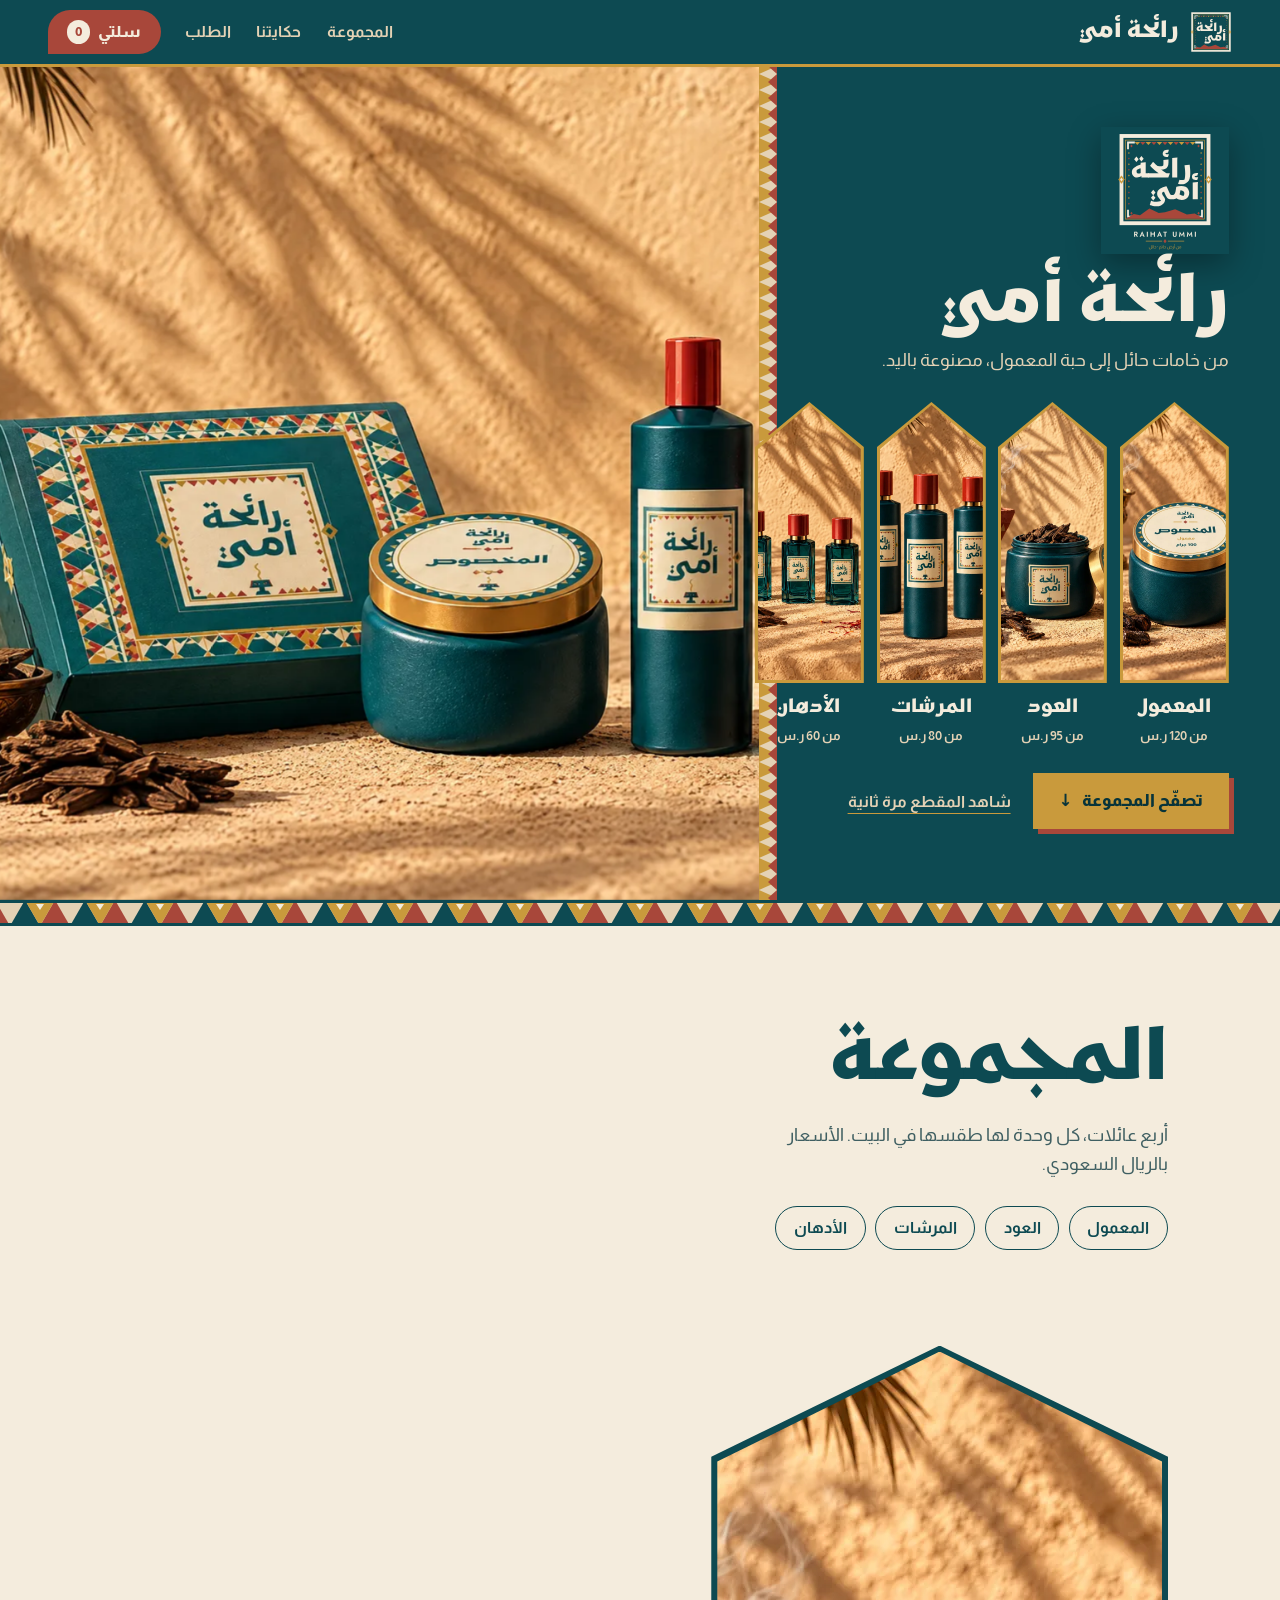
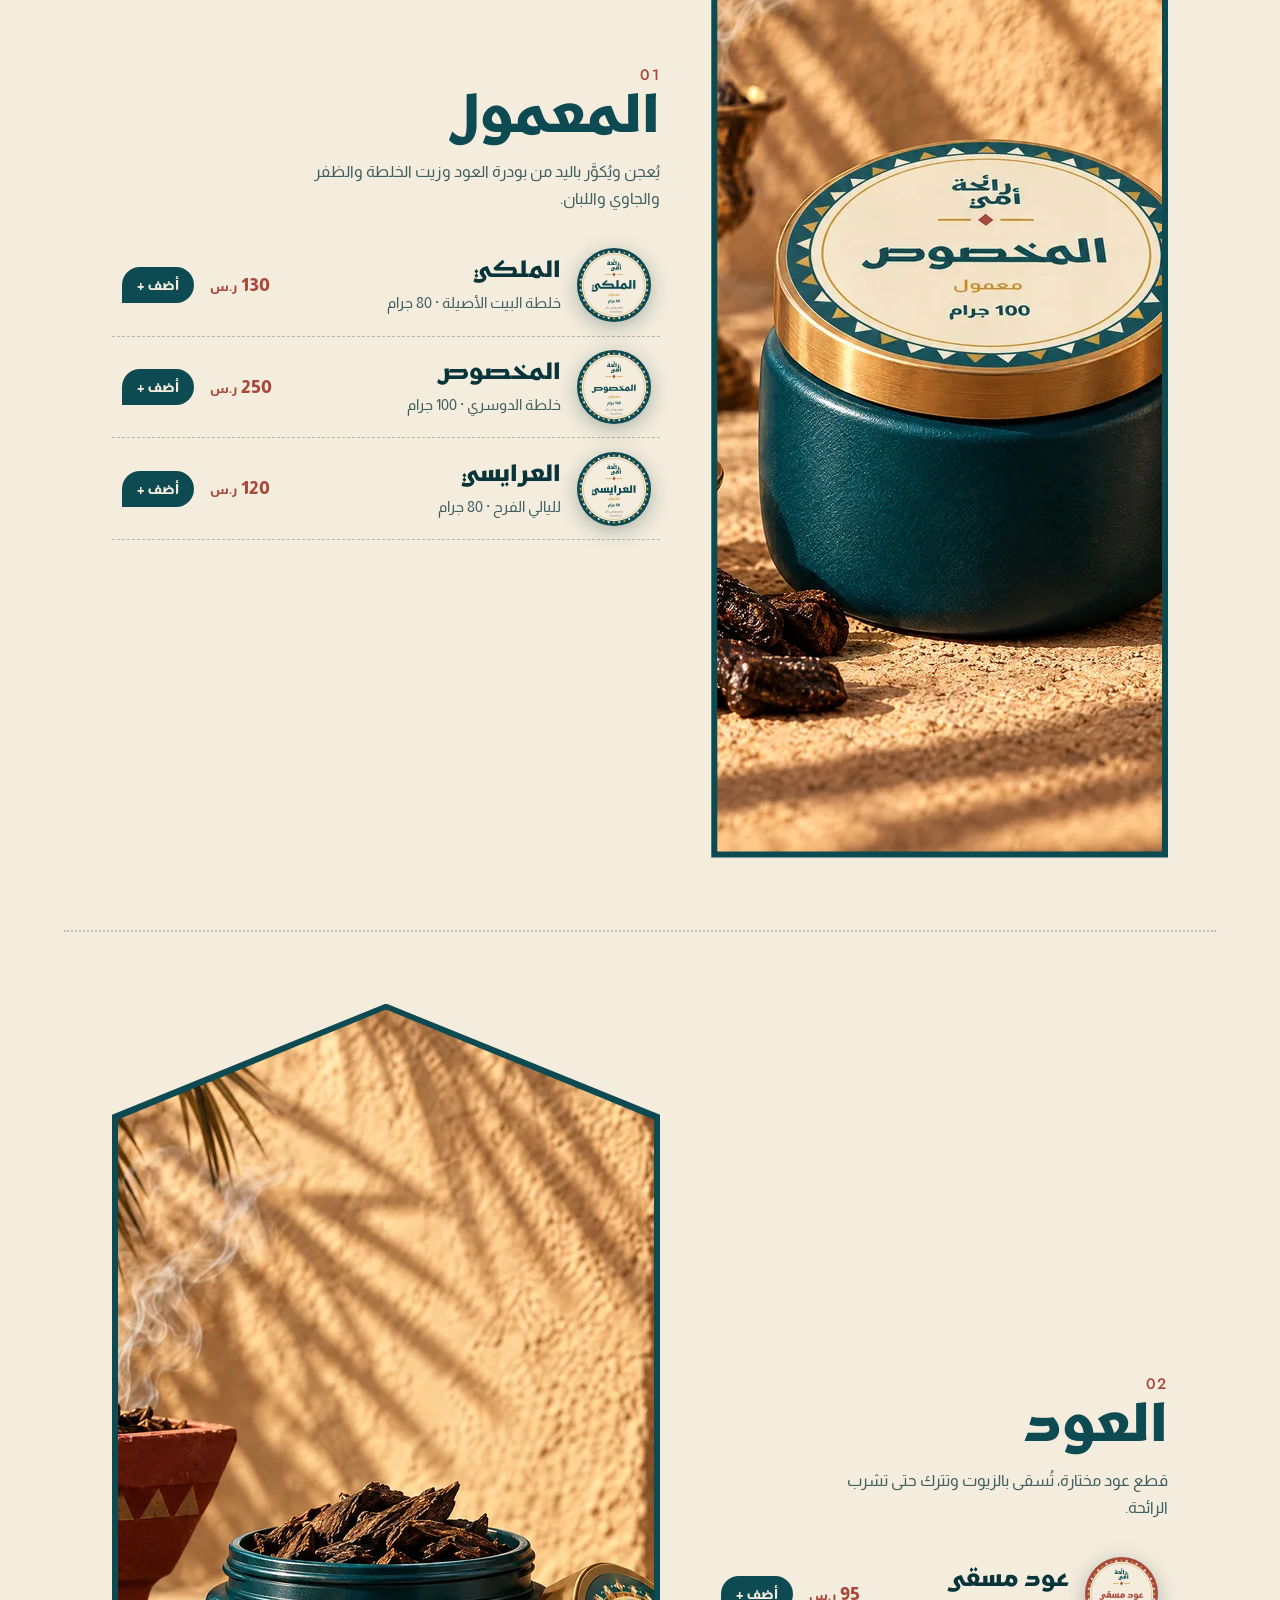
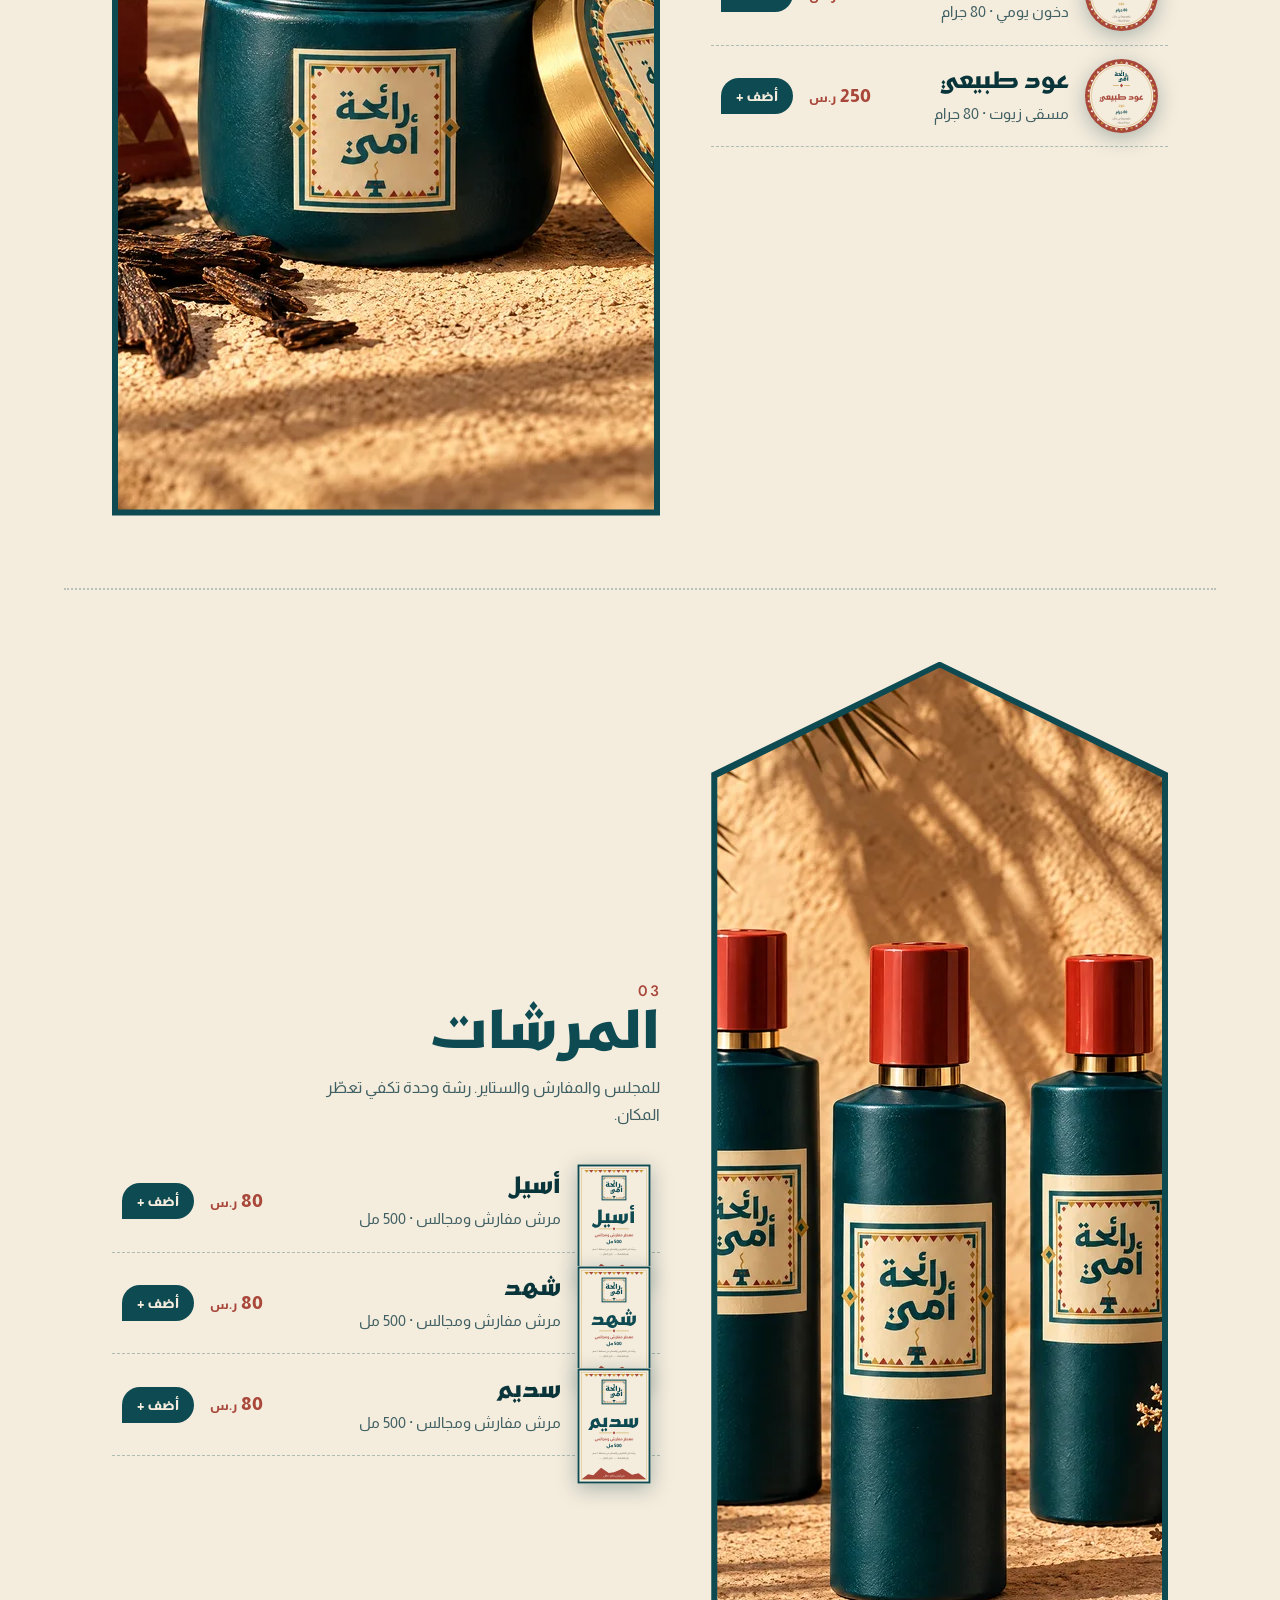
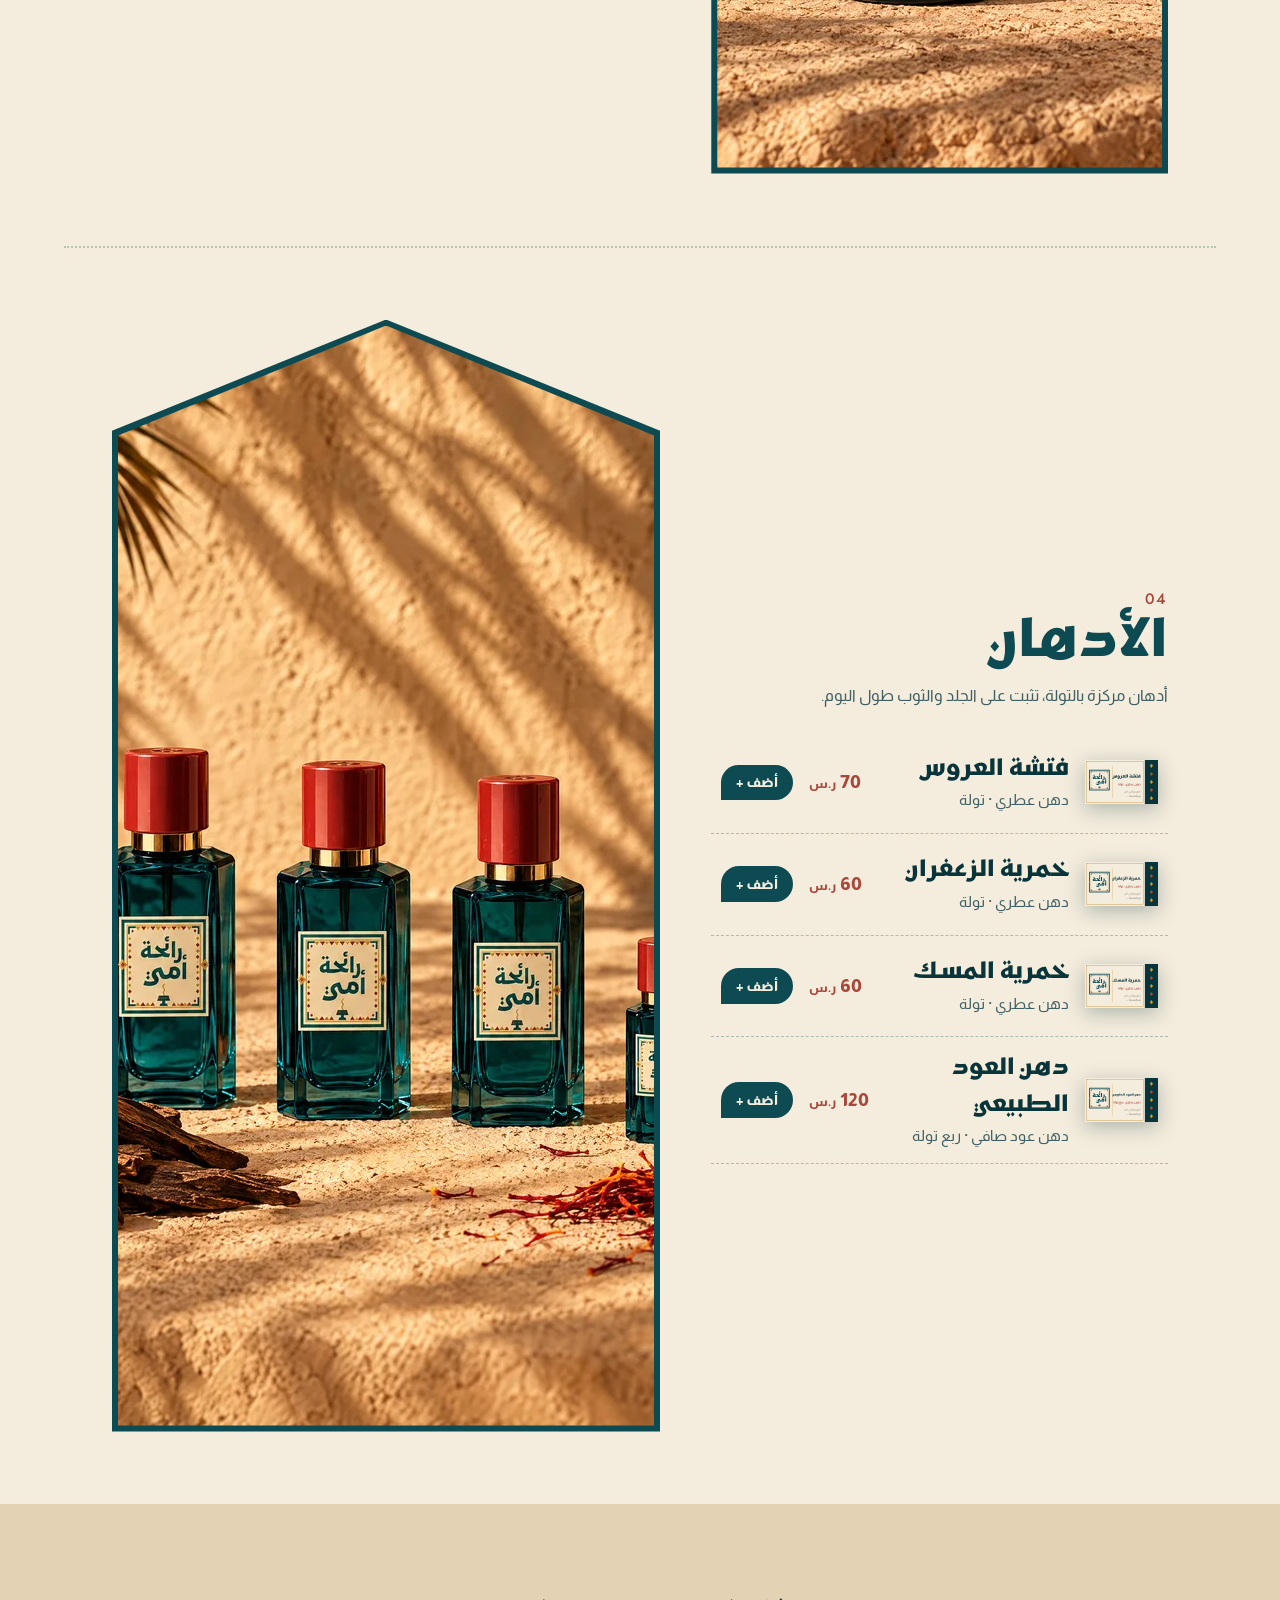
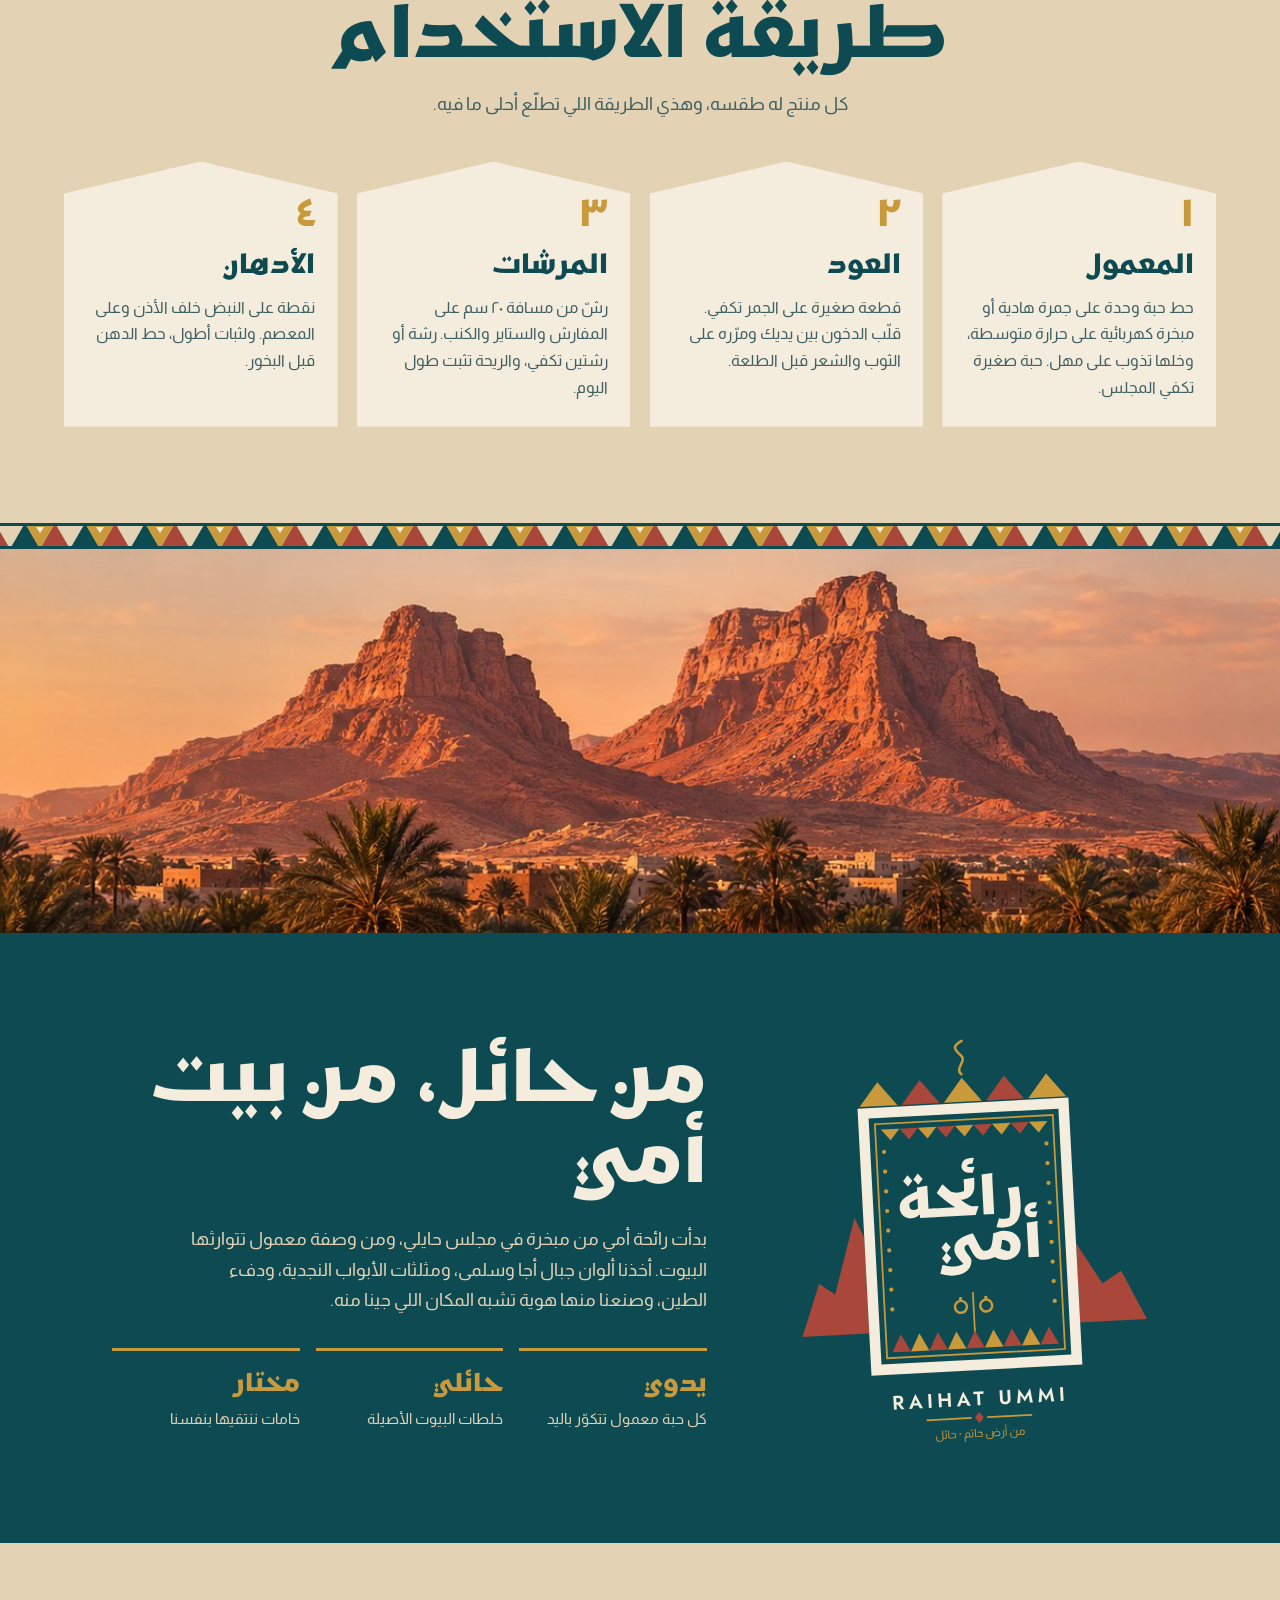
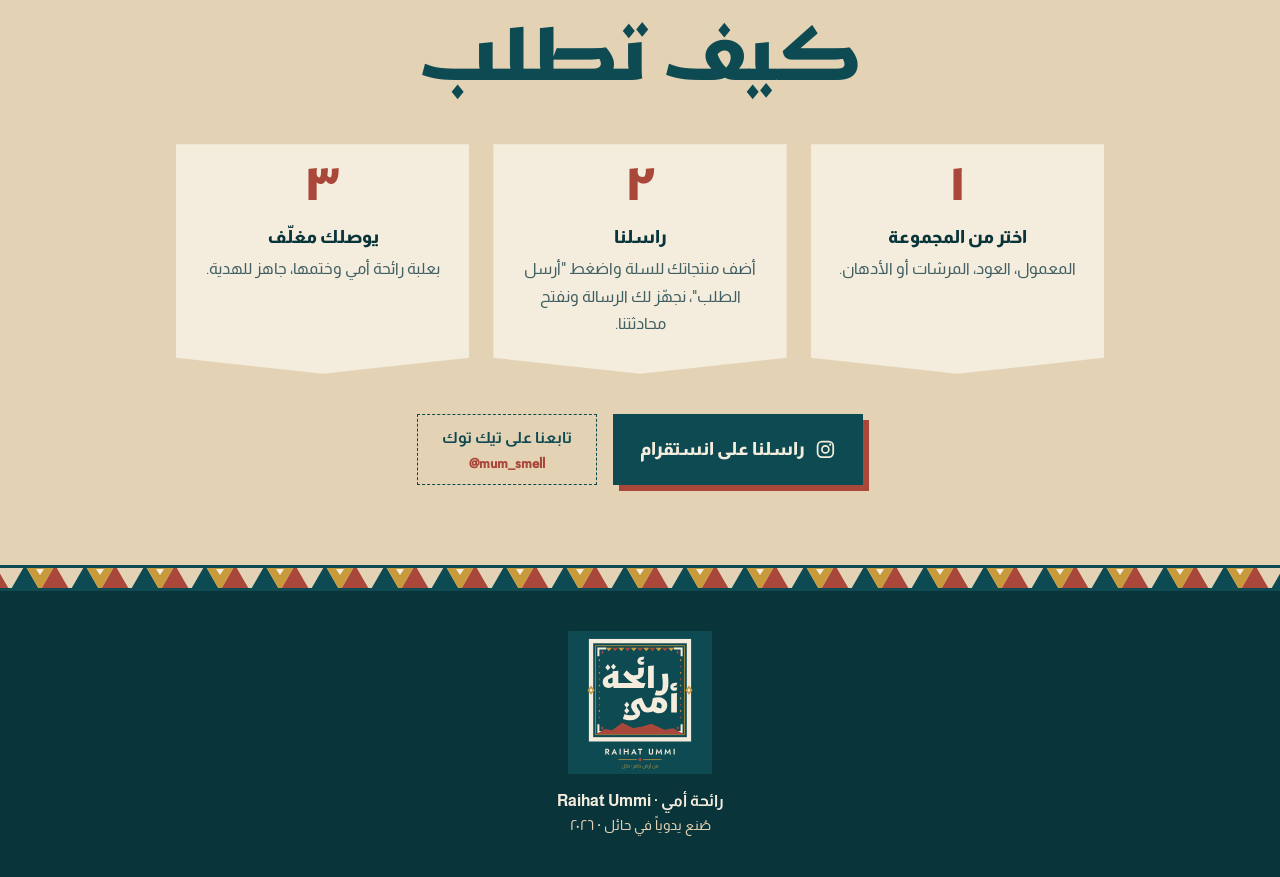
==== commit 4a7fc848: "Website: order basket, how-to-use section, share image and reveals - Products can be added to a bask" ====
--- a/docs/index.html
+++ b/docs/index.html
@@ -13,7 +13,8 @@
   <meta name="twitter:card" content="summary_large_image">
   <link rel="icon" href="assets/brand/mark.svg" type="image/svg+xml">
   <link rel="preload" href="assets/fonts/raihat-kufi.woff2" as="font" type="font/woff2" crossorigin>
-  <link rel="stylesheet" href="style.css">
+  <script type="application/ld+json">{"@context": "https://schema.org", "@type": "Store", "name": "رائحة أمي | Raihat Ummi", "description": "معمول وعود ومرشات وأدهان مصنوعة باليد في حائل.", "address": {"@type": "PostalAddress", "addressLocality": "حائل", "addressCountry": "SA"}, "sameAs": ["https://www.instagram.com/mum_smell", "https://www.tiktok.com/@mum_smell"], "makesOffer": [{"@type": "Offer", "itemOffered": {"@type": "Product", "name": "الملكي (80 جرام)", "brand": "رائحة أمي"}, "price": "130", "priceCurrency": "SAR"}, {"@type": "Offer", "itemOffered": {"@type": "Product", "name": "المخصوص (100 جرام)", "brand": "رائحة أمي"}, "price": "250", "priceCurrency": "SAR"}, {"@type": "Offer", "itemOffered": {"@type": "Product", "name": "العرايسي (80 جرام)", "brand": "رائحة أمي"}, "price": "120", "priceCurrency": "SAR"}, {"@type": "Offer", "itemOffered": {"@type": "Product", "name": "عود مسقى (80 جرام)", "brand": "رائحة أمي"}, "price": "95", "priceCurrency": "SAR"}, {"@type": "Offer", "itemOffered": {"@type": "Product", "name": "عود طبيعي (80 جرام)", "brand": "رائحة أمي"}, "price": "250", "priceCurrency": "SAR"}, {"@type": "Offer", "itemOffered": {"@type": "Product", "name": "أسيل (500 مل)", "brand": "رائحة أمي"}, "price": "80", "priceCurrency": "SAR"}, {"@type": "Offer", "itemOffered": {"@type": "Product", "name": "شهد (500 مل)", "brand": "رائحة أمي"}, "price": "80", "priceCurrency": "SAR"}, {"@type": "Offer", "itemOffered": {"@type": "Product", "name": "سديم (500 مل)", "brand": "رائحة أمي"}, "price": "80", "priceCurrency": "SAR"}, {"@type": "Offer", "itemOffered": {"@type": "Product", "name": "فتشة العروس (تولة)", "brand": "رائحة أمي"}, "price": "70", "priceCurrency": "SAR"}, {"@type": "Offer", "itemOffered": {"@type": "Product", "name": "خمرية الزعفران (تولة)", "brand": "رائحة أمي"}, "price": "60", "priceCurrency": "SAR"}, {"@type": "Offer", "itemOffered": {"@type": "Product", "name": "خمرية المسك (تولة)", "brand": "رائحة أمي"}, "price": "60", "priceCurrency": "SAR"}, {"@type": "Offer", "itemOffered": {"@type": "Product", "name": "دهن العود الطبيعي (ربع تولة)", "brand": "رائحة أمي"}, "price": "120", "priceCurrency": "SAR"}]}</script>
+  <link rel="stylesheet" href="style.css?v=5">
   <script>document.documentElement.classList.add("js");</script>
 </head>
 <body>
@@ -27,7 +28,7 @@
       <a href="#story">حكايتنا</a>
       <a href="#order">الطلب</a>
     </nav>
-    <a class="header__order" href="https://www.instagram.com/mum_smell" target="_blank" rel="noopener">اطلب الحين</a>
+    <button class="header__order" type="button" data-cart-open aria-label="سلة الطلب">سلتي <span class="cart-count" data-count>0</span></button>
   </header>
 
   <main>
@@ -35,9 +36,9 @@
       <img class="intro__still" src="assets/products/collection.webp"
         srcset="assets/products/collection-small.webp 960w, assets/products/collection.webp 1920w" sizes="100vw"
         alt="مجموعة رائحة أمي: علبة الهدايا وعلبة المعمول والمرش والدهن">
-      <video class="intro__video" muted playsinline preload="auto" poster="assets/world/poster.jpg"
-        data-src="assets/world/film.mp4" data-src-mobile="assets/world/film-mobile.mp4" aria-hidden="true"></video>
-      <div class="intro__captions" aria-hidden="true"><p class="caption" data-i="0"><span>الخامات</span>خمس خامات، وحبة وحدة</p><p class="caption" data-i="1"><span>الخلطة</span>تمتزج على مهل</p><p class="caption" data-i="2"><span>التكوير</span>تتكوّر بين الكفّين</p><p class="caption" data-i="3"><span>المعمول</span>معمول رائحة أمي</p></div>
+      <video class="intro__video" muted playsinline preload="auto" poster="assets/world/poster.jpg?v=5"
+        data-src="assets/world/film.mp4?v=5" data-src-mobile="assets/world/film-mobile.mp4?v=5" aria-hidden="true"></video>
+      <div class="intro__captions" aria-hidden="true"><p class="caption" data-i="0"><span class="caption__k">الخامات</span><span class="caption__t">خمس خامات، وحبة وحدة</span></p><p class="caption" data-i="1"><span class="caption__k">الخلطة</span><span class="caption__t">تمتزج على مهل</span></p><p class="caption" data-i="2"><span class="caption__k">التكوير</span><span class="caption__t">تتكوّر بين الكفّين</span></p><p class="caption" data-i="3"><span class="caption__k">المعمول</span><span class="caption__t">معمول رائحة أمي</span></p></div>
       <div class="intro__bar" aria-hidden="true"><span></span></div>
       <button class="intro__skip" type="button">تخطّي</button>
 
@@ -97,19 +98,19 @@
               <div class="product__label"><img src="assets/labels/mamool-malaki.svg" alt="ملصق الملكي" loading="lazy"></div>
               <div><p class="product__name">الملكي</p><p class="product__note">خلطة البيت الأصيلة · 80 جرام</p></div>
               <p class="product__price">130 <small>ر.س</small></p>
-              <a class="product__ask" href="https://www.instagram.com/mum_smell" target="_blank" rel="noopener" aria-label="اطلب الملكي">اطلب</a>
+              <button class="product__ask" type="button" data-add data-name="الملكي" data-price="130" data-size="80 جرام" aria-label="أضف الملكي للطلب">أضف <span aria-hidden="true">+</span></button>
             </li>
             <li class="product">
               <div class="product__label"><img src="assets/labels/mamool-makhsoos.svg" alt="ملصق المخصوص" loading="lazy"></div>
               <div><p class="product__name">المخصوص</p><p class="product__note">خلطة الدوسري · 100 جرام</p></div>
               <p class="product__price">250 <small>ر.س</small></p>
-              <a class="product__ask" href="https://www.instagram.com/mum_smell" target="_blank" rel="noopener" aria-label="اطلب المخصوص">اطلب</a>
+              <button class="product__ask" type="button" data-add data-name="المخصوص" data-price="250" data-size="100 جرام" aria-label="أضف المخصوص للطلب">أضف <span aria-hidden="true">+</span></button>
             </li>
             <li class="product">
               <div class="product__label"><img src="assets/labels/mamool-arayesi.svg" alt="ملصق العرايسي" loading="lazy"></div>
               <div><p class="product__name">العرايسي</p><p class="product__note">لليالي الفرح · 80 جرام</p></div>
               <p class="product__price">120 <small>ر.س</small></p>
-              <a class="product__ask" href="https://www.instagram.com/mum_smell" target="_blank" rel="noopener" aria-label="اطلب العرايسي">اطلب</a>
+              <button class="product__ask" type="button" data-add data-name="العرايسي" data-price="120" data-size="80 جرام" aria-label="أضف العرايسي للطلب">أضف <span aria-hidden="true">+</span></button>
             </li>
           </ul>
         </div>
@@ -127,13 +128,13 @@
               <div class="product__label"><img src="assets/labels/oud-musqa.svg" alt="ملصق عود مسقى" loading="lazy"></div>
               <div><p class="product__name">عود مسقى</p><p class="product__note">دخون يومي · 80 جرام</p></div>
               <p class="product__price">95 <small>ر.س</small></p>
-              <a class="product__ask" href="https://www.instagram.com/mum_smell" target="_blank" rel="noopener" aria-label="اطلب عود مسقى">اطلب</a>
+              <button class="product__ask" type="button" data-add data-name="عود مسقى" data-price="95" data-size="80 جرام" aria-label="أضف عود مسقى للطلب">أضف <span aria-hidden="true">+</span></button>
             </li>
             <li class="product">
               <div class="product__label"><img src="assets/labels/oud-tabiei.svg" alt="ملصق عود طبيعي" loading="lazy"></div>
               <div><p class="product__name">عود طبيعي</p><p class="product__note">مسقى زيوت · 80 جرام</p></div>
               <p class="product__price">250 <small>ر.س</small></p>
-              <a class="product__ask" href="https://www.instagram.com/mum_smell" target="_blank" rel="noopener" aria-label="اطلب عود طبيعي">اطلب</a>
+              <button class="product__ask" type="button" data-add data-name="عود طبيعي" data-price="250" data-size="80 جرام" aria-label="أضف عود طبيعي للطلب">أضف <span aria-hidden="true">+</span></button>
             </li>
           </ul>
         </div>
@@ -151,19 +152,19 @@
               <div class="product__label"><img src="assets/labels/spray-aseel.svg" alt="ملصق أسيل" loading="lazy"></div>
               <div><p class="product__name">أسيل</p><p class="product__note">مرش مفارش ومجالس · 500 مل</p></div>
               <p class="product__price">80 <small>ر.س</small></p>
-              <a class="product__ask" href="https://www.instagram.com/mum_smell" target="_blank" rel="noopener" aria-label="اطلب أسيل">اطلب</a>
+              <button class="product__ask" type="button" data-add data-name="أسيل" data-price="80" data-size="500 مل" aria-label="أضف أسيل للطلب">أضف <span aria-hidden="true">+</span></button>
             </li>
             <li class="product">
               <div class="product__label"><img src="assets/labels/spray-shahd.svg" alt="ملصق شهد" loading="lazy"></div>
               <div><p class="product__name">شهد</p><p class="product__note">مرش مفارش ومجالس · 500 مل</p></div>
               <p class="product__price">80 <small>ر.س</small></p>
-              <a class="product__ask" href="https://www.instagram.com/mum_smell" target="_blank" rel="noopener" aria-label="اطلب شهد">اطلب</a>
+              <button class="product__ask" type="button" data-add data-name="شهد" data-price="80" data-size="500 مل" aria-label="أضف شهد للطلب">أضف <span aria-hidden="true">+</span></button>
             </li>
             <li class="product">
               <div class="product__label"><img src="assets/labels/spray-sadeem.svg" alt="ملصق سديم" loading="lazy"></div>
               <div><p class="product__name">سديم</p><p class="product__note">مرش مفارش ومجالس · 500 مل</p></div>
               <p class="product__price">80 <small>ر.س</small></p>
-              <a class="product__ask" href="https://www.instagram.com/mum_smell" target="_blank" rel="noopener" aria-label="اطلب سديم">اطلب</a>
+              <button class="product__ask" type="button" data-add data-name="سديم" data-price="80" data-size="500 مل" aria-label="أضف سديم للطلب">أضف <span aria-hidden="true">+</span></button>
             </li>
           </ul>
         </div>
@@ -181,29 +182,57 @@
               <div class="product__label"><img src="assets/labels/oil-fitshat.svg" alt="ملصق فتشة العروس" loading="lazy"></div>
               <div><p class="product__name">فتشة العروس</p><p class="product__note">دهن عطري · تولة</p></div>
               <p class="product__price">70 <small>ر.س</small></p>
-              <a class="product__ask" href="https://www.instagram.com/mum_smell" target="_blank" rel="noopener" aria-label="اطلب فتشة العروس">اطلب</a>
+              <button class="product__ask" type="button" data-add data-name="فتشة العروس" data-price="70" data-size="تولة" aria-label="أضف فتشة العروس للطلب">أضف <span aria-hidden="true">+</span></button>
             </li>
             <li class="product">
               <div class="product__label"><img src="assets/labels/oil-saffron.svg" alt="ملصق خمرية الزعفران" loading="lazy"></div>
               <div><p class="product__name">خمرية الزعفران</p><p class="product__note">دهن عطري · تولة</p></div>
               <p class="product__price">60 <small>ر.س</small></p>
-              <a class="product__ask" href="https://www.instagram.com/mum_smell" target="_blank" rel="noopener" aria-label="اطلب خمرية الزعفران">اطلب</a>
+              <button class="product__ask" type="button" data-add data-name="خمرية الزعفران" data-price="60" data-size="تولة" aria-label="أضف خمرية الزعفران للطلب">أضف <span aria-hidden="true">+</span></button>
             </li>
             <li class="product">
               <div class="product__label"><img src="assets/labels/oil-musk.svg" alt="ملصق خمرية المسك" loading="lazy"></div>
               <div><p class="product__name">خمرية المسك</p><p class="product__note">دهن عطري · تولة</p></div>
               <p class="product__price">60 <small>ر.س</small></p>
-              <a class="product__ask" href="https://www.instagram.com/mum_smell" target="_blank" rel="noopener" aria-label="اطلب خمرية المسك">اطلب</a>
+              <button class="product__ask" type="button" data-add data-name="خمرية المسك" data-price="60" data-size="تولة" aria-label="أضف خمرية المسك للطلب">أضف <span aria-hidden="true">+</span></button>
             </li>
             <li class="product">
               <div class="product__label"><img src="assets/labels/oil-oud.svg" alt="ملصق دهن العود الطبيعي" loading="lazy"></div>
               <div><p class="product__name">دهن العود الطبيعي</p><p class="product__note">دهن عود صافي · ربع تولة</p></div>
               <p class="product__price">120 <small>ر.س</small></p>
-              <a class="product__ask" href="https://www.instagram.com/mum_smell" target="_blank" rel="noopener" aria-label="اطلب دهن العود الطبيعي">اطلب</a>
+              <button class="product__ask" type="button" data-add data-name="دهن العود الطبيعي" data-price="120" data-size="ربع تولة" aria-label="أضف دهن العود الطبيعي للطلب">أضف <span aria-hidden="true">+</span></button>
             </li>
           </ul>
         </div>
       </article>
+    </section>
+
+
+    <section class="usage" id="usage" aria-labelledby="usage-title">
+      <h2 class="display" id="usage-title">طريقة الاستخدام</h2>
+      <p class="usage__lead">كل منتج له طقسه، وهذي الطريقة اللي تطلّع أحلى ما فيه.</p>
+      <div class="usage__grid">
+        <article class="ritual">
+          <span class="ritual__n" aria-hidden="true">١</span>
+          <h3>المعمول</h3>
+          <p>حط حبة وحدة على جمرة هادية أو مبخرة كهربائية على حرارة متوسطة، وخلها تذوب على مهل. حبة صغيرة تكفي المجلس.</p>
+        </article>
+        <article class="ritual">
+          <span class="ritual__n" aria-hidden="true">٢</span>
+          <h3>العود</h3>
+          <p>قطعة صغيرة على الجمر تكفي. قلّب الدخون بين يديك ومرّره على الثوب والشعر قبل الطلعة.</p>
+        </article>
+        <article class="ritual">
+          <span class="ritual__n" aria-hidden="true">٣</span>
+          <h3>المرشات</h3>
+          <p>رشّ من مسافة ٢٠ سم على المفارش والستاير والكنب. رشة أو رشتين تكفي، والريحة تثبت طول اليوم.</p>
+        </article>
+        <article class="ritual">
+          <span class="ritual__n" aria-hidden="true">٤</span>
+          <h3>الأدهان</h3>
+          <p>نقطة على النبض خلف الأذن وعلى المعصم. ولثبات أطول، حط الدهن قبل البخور.</p>
+        </article>
+      </div>
     </section>
 
     <section class="story" id="story" aria-labelledby="story-title">
@@ -227,7 +256,7 @@
       <h2 class="display" id="order-title">كيف تطلب</h2>
       <ol class="steps">
         <li><span class="steps__n" aria-hidden="true">١</span><p class="steps__t">اختر من المجموعة</p><p>المعمول، العود، المرشات أو الأدهان.</p></li>
-        <li><span class="steps__n" aria-hidden="true">٢</span><p class="steps__t">راسلنا</p><p>على انستقرام أو تيك توك باسم المنتج والكمية.</p></li>
+        <li><span class="steps__n" aria-hidden="true">٢</span><p class="steps__t">راسلنا</p><p>أضف منتجاتك للسلة واضغط "أرسل الطلب"، نجهّز لك الرسالة ونفتح محادثتنا.</p></li>
         <li><span class="steps__n" aria-hidden="true">٣</span><p class="steps__t">يوصلك مغلّف</p><p>بعلبة رائحة أمي وختمها، جاهز للهدية.</p></li>
       </ol>
       <div class="order__ctas">
@@ -240,12 +269,38 @@
     </section>
   </main>
 
+
+  <button class="cart-fab" type="button" data-cart-open aria-label="سلة الطلب">
+    <svg viewBox="0 0 24 24" aria-hidden="true"><path d="M6 7h12l-1.2 11.2a2 2 0 0 1-2 1.8H9.2a2 2 0 0 1-2-1.8L6 7Z" fill="none" stroke="currentColor" stroke-width="2"/><path d="M9 7a3 3 0 0 1 6 0" fill="none" stroke="currentColor" stroke-width="2"/></svg>
+    <span>سلتي</span><span class="cart-count" data-count>0</span>
+  </button>
+
+  <div class="cart" data-cart hidden>
+    <div class="cart__backdrop" data-cart-close></div>
+    <aside class="cart__panel" role="dialog" aria-modal="true" aria-labelledby="cart-title">
+      <div class="cart__head">
+        <h2 id="cart-title">سلة الطلب</h2>
+        <button class="cart__close" type="button" data-cart-close aria-label="إغلاق">×</button>
+      </div>
+      <div class="pattern" aria-hidden="true"></div>
+      <ul class="cart__list" data-cart-list></ul>
+      <p class="cart__empty" data-cart-empty>سلتك فاضية. اختر من المجموعة وأضف اللي يعجبك.</p>
+      <div class="cart__foot">
+        <p class="cart__total">المجموع <strong data-cart-total>0 ر.س</strong></p>
+        <a class="cart__send" href="https://ig.me/m/mum_smell" target="_blank" rel="noopener" data-cart-send>أرسل الطلب على انستقرام</a>
+        <p class="cart__hint">ننسخ لك رسالة الطلب جاهزة، وتلصقها في المحادثة.</p>
+      </div>
+    </aside>
+  </div>
+
+  <div class="toast" data-toast role="status" aria-live="polite"></div>
+
   <footer class="footer">
     <div class="pattern" aria-hidden="true"></div>
     <img src="assets/brand/logo-square-rev.svg" alt="رائحة أمي Raihat Ummi" loading="lazy">
     <p>رائحة أمي · Raihat Ummi</p>
     <p class="footer__small">صُنع يدوياً في حائل · ٢٠٢٦</p>
   </footer>
-  <script src="app.js" defer></script>
+  <script src="app.js?v=5" defer></script>
 </body>
 </html>
--- a/docs/style.css
+++ b/docs/style.css
@@ -134,7 +134,12 @@
     z-index: 2;
     pointer-events: none;
   }
-  .intro__reveal { margin-inline-start: 0; width: 40%; }
+  .intro__reveal { margin-inline-start: 0; width: 40%; padding-inline: clamp(1.25rem, 3vw, 3rem); }
+}
+@media (min-width: 861px) and (max-width: 1279px) {
+  .intro__still { width: 50%; }
+  .intro::after { inset: 0 50% 0 auto; }
+  .intro__reveal { width: 50%; }
 }
 .intro__video { z-index: 2; opacity: 0; pointer-events: none; transition: opacity 0.9s ease; }
 .intro__captions, .intro__bar, .intro__skip { display: none; }
@@ -154,8 +159,8 @@
 .intro__title { margin: 1rem 0 0; font-family: var(--kufi); font-weight: 400; font-size: clamp(2.6rem, 5vw, 4.4rem); line-height: 1.1; }
 .intro__tag { margin: 0.4rem 0 0; color: var(--sand); font-size: 1.1rem; }
 
-.intro__arches { display: grid; grid-template-columns: repeat(4, 1fr); gap: 0.8rem; }
-.arch { display: flex; flex-direction: column; align-items: center; text-align: center; gap: 0.15rem; }
+.intro__arches { display: grid; grid-template-columns: repeat(4, minmax(0, 1fr)); gap: 0.8rem; }
+.arch { display: flex; flex-direction: column; align-items: center; min-width: 0; text-align: center; gap: 0.15rem; }
 .arch__img {
   display: block;
   width: 100%;
@@ -216,21 +221,26 @@
 .intro-playing .intro::after { opacity: 0; }
 .intro-playing .intro__reveal { visibility: hidden; }
 .intro-playing .intro__captions, .intro-playing .intro__bar, .intro-playing .intro__skip { display: block; }
-.intro__captions { position: absolute; z-index: 4; inset: auto 0 12% 0; text-align: center; pointer-events: none; }
+.intro__captions {
+  position: absolute;
+  z-index: 4;
+  inset: auto 0 0 0;
+  height: 42%;
+  background: linear-gradient(to top, rgb(4 24 27 / 0.85), rgb(4 24 27 / 0.45) 55%, transparent);
+  pointer-events: none;
+}
 .caption {
   position: absolute;
-  inset: auto 1rem 0 1rem;
+  inset: auto 1.25rem 12% 1.25rem;
   margin: 0;
-  font-family: var(--kufi);
-  font-size: clamp(2rem, 5vw, 4rem);
-  line-height: 1.2;
-  text-shadow: 0 4px 30px rgb(0 0 0 / 0.7);
+  text-align: center;
   opacity: 0;
   transform: translateY(14px);
-  transition: opacity 0.7s, transform 0.7s;
-}
-.caption span { display: block; margin-bottom: 0.3rem; font-family: var(--body); font-weight: 800; font-size: 1rem; color: var(--ochre); text-shadow: none; }
-.caption.is-on { opacity: 1; transform: none; }
+  transition: opacity 0.6s, transform 0.6s;
+}
+.caption.is-on { opacity: 1; transform: none; transition-delay: 0.25s; }
+.caption__k { display: block; margin: 0 0 0.9rem; font-weight: 800; font-size: 1rem; line-height: 1.4; color: var(--ochre); }
+.caption__t { display: block; font-family: var(--kufi); font-size: clamp(2rem, 5vw, 3.8rem); line-height: 1.35; color: var(--cream); }
 .intro__bar { position: absolute; z-index: 4; inset: auto 0 0 0; height: 4px; background: rgb(244 236 221 / 0.15); }
 .intro__bar span { display: block; height: 100%; background: var(--ochre); transform: scaleX(var(--t, 0)); transform-origin: right; }
 .intro__skip {
@@ -322,7 +332,7 @@
 .product:hover { background: rgb(228 210 181 / 0.55); }
 .product p { margin: 0; }
 .product__label { display: grid; place-items: center; width: 4.6rem; height: 4.6rem; transition: transform 0.5s cubic-bezier(.2,.8,.2,1); }
-.product__label img { max-width: 100%; max-height: 100%; filter: drop-shadow(0 5px 10px rgb(8 52 58 / 0.3)); }
+.product__label img { width: 100%; height: 100%; object-fit: contain; filter: drop-shadow(0 5px 10px rgb(8 52 58 / 0.3)); }
 .product:hover .product__label { transform: rotate(-8deg) scale(1.12); }
 .product__name { font-family: var(--kufi); font-size: 1.35rem; color: var(--teal-dark); }
 .product__note { color: var(--ink-soft); font-size: 0.92rem; }
@@ -431,3 +441,145 @@
   html { scroll-behavior: auto; }
   *, *::before, *::after { animation: none !important; transition: none !important; }
 }
+
+/* ---------- basket count in the header ---------- */
+.header__order { display: inline-flex; align-items: center; gap: 0.5rem; border: 0; }
+.cart-count {
+  display: inline-grid;
+  place-items: center;
+  min-width: 1.45rem;
+  height: 1.45rem;
+  padding: 0 0.35rem;
+  border-radius: 999px;
+  background: var(--cream);
+  color: var(--red);
+  font-size: 0.8rem;
+  font-weight: 800;
+  line-height: 1;
+}
+.cart-count.is-bump { animation: bump 0.45s cubic-bezier(.2,1.6,.4,1); }
+@keyframes bump { 40% { transform: scale(1.45); } }
+.product__ask { border: 0; font-family: inherit; }
+.product__ask.is-added { background: var(--red); }
+
+/* ---------- how to use ---------- */
+.usage { padding: clamp(3.5rem, 8vw, 6rem) clamp(1rem, 5vw, 3rem); background: var(--sand); text-align: center; }
+.usage__lead { max-width: 44ch; margin: 0.6rem auto 0; color: var(--ink-soft); font-size: 1.1rem; }
+.usage__grid {
+  display: grid;
+  grid-template-columns: repeat(4, minmax(0, 1fr));
+  gap: 1.2rem;
+  max-width: 72rem;
+  margin: 2.6rem auto 0;
+  text-align: right;
+}
+.ritual {
+  position: relative;
+  padding: 2.4rem 1.4rem 1.6rem;
+  background: var(--cream);
+  clip-path: polygon(0 12%, 50% 0, 100% 12%, 100% 100%, 0 100%);
+  transition: transform 0.4s cubic-bezier(.2,.8,.2,1);
+}
+.ritual:hover { transform: translateY(-6px); }
+.ritual__n { display: block; font-family: var(--kufi); font-size: 2.2rem; line-height: 1; color: var(--ochre); }
+.ritual h3 { margin: 0.6rem 0 0.4rem; font-family: var(--kufi); font-weight: 400; font-size: 1.6rem; color: var(--teal); }
+.ritual p { margin: 0; color: var(--ink-soft); font-size: 0.98rem; }
+@media (max-width: 960px) { .usage__grid { grid-template-columns: repeat(2, minmax(0, 1fr)); } }
+@media (max-width: 560px) { .usage__grid { grid-template-columns: 1fr; } }
+
+/* ---------- floating basket (phones) ---------- */
+.cart-fab {
+  position: fixed;
+  z-index: 35;
+  bottom: 1rem;
+  left: 50%;
+  display: none;
+  align-items: center;
+  gap: 0.55rem;
+  padding: 0.8rem 1.3rem;
+  border: 0;
+  border-radius: 999px;
+  background: var(--teal);
+  color: var(--cream);
+  font-weight: 800;
+  box-shadow: 0 8px 24px rgb(8 52 58 / 0.35), 0 0 0 3px var(--ochre);
+  transform: translateX(-50%);
+}
+.cart-fab svg { width: 1.3rem; height: 1.3rem; }
+.has-items .cart-fab { display: inline-flex; }
+.intro-playing .cart-fab { display: none; }
+@media (min-width: 761px) { .has-items .cart-fab { display: none; } }
+
+/* ---------- basket drawer ---------- */
+.cart { position: fixed; inset: 0; z-index: 60; }
+.cart[hidden] { display: none; }
+.cart__backdrop { position: absolute; inset: 0; background: rgb(4 24 27 / 0.55); animation: fade 0.3s both; }
+@keyframes fade { from { opacity: 0; } }
+.cart__panel {
+  position: absolute;
+  inset: 0 0 0 auto;
+  display: flex;
+  flex-direction: column;
+  width: min(26rem, 100%);
+  background: var(--cream);
+  box-shadow: -10px 0 40px rgb(0 0 0 / 0.25);
+  animation: slide 0.4s cubic-bezier(.2,.8,.2,1) both;
+}
+@keyframes slide { from { transform: translateX(100%); } }
+.cart__head { display: flex; align-items: center; justify-content: space-between; padding: 1rem 1.25rem; background: var(--teal); color: var(--cream); }
+.cart__head h2 { margin: 0; font-family: var(--kufi); font-weight: 400; font-size: 1.6rem; }
+.cart__close { width: 2.4rem; height: 2.4rem; border: 0; border-radius: 50%; background: rgb(244 236 221 / 0.12); color: var(--cream); font-size: 1.6rem; line-height: 1; }
+.cart__list { flex: 1; margin: 0; padding: 0.5rem 1.25rem; overflow-y: auto; list-style: none; }
+.cart__item { display: grid; grid-template-columns: 1fr auto; gap: 0.3rem 1rem; align-items: center; padding: 0.9rem 0; border-bottom: 1px dashed rgb(13 74 82 / 0.3); }
+.cart__name { margin: 0; font-family: var(--kufi); font-size: 1.2rem; color: var(--teal-dark); }
+.cart__meta { margin: 0; color: var(--ink-soft); font-size: 0.85rem; }
+.cart__line { grid-row: span 2; text-align: left; }
+.cart__price { display: block; font-weight: 800; color: var(--red); }
+.qty { display: inline-flex; align-items: center; margin-top: 0.3rem; border: 1.5px solid var(--teal); border-radius: 999px; }
+.qty button { width: 2rem; height: 2rem; border: 0; background: none; color: var(--teal); font-size: 1.1rem; font-weight: 800; }
+.qty span { min-width: 1.6rem; text-align: center; font-weight: 800; }
+.cart__empty { margin: 2rem 1.25rem; color: var(--ink-soft); text-align: center; }
+.cart__foot { padding: 1rem 1.25rem 1.4rem; border-top: 3px solid var(--teal); background: var(--sand); }
+.cart__total { display: flex; justify-content: space-between; margin: 0 0 0.8rem; font-weight: 700; font-size: 1.1rem; }
+.cart__total strong { color: var(--red); font-size: 1.3rem; }
+.cart__send {
+  display: block;
+  text-align: center;
+  width: 100%;
+  padding: 0.95rem;
+  border: 0;
+  background: var(--teal);
+  color: var(--cream);
+  font-weight: 800;
+  font-size: 1.05rem;
+  box-shadow: 5px 5px 0 var(--red);
+  transition: transform 0.25s, box-shadow 0.25s;
+}
+.cart__send:hover { transform: translate(-3px, -3px); box-shadow: 8px 8px 0 var(--red); }
+.cart__send[aria-disabled="true"] { opacity: 0.45; cursor: not-allowed; transform: none; box-shadow: none; }
+.cart__hint { margin: 0.7rem 0 0; color: var(--ink-soft); font-size: 0.82rem; text-align: center; }
+
+.toast {
+  position: fixed;
+  z-index: 70;
+  top: 4.6rem;
+  left: 50%;
+  max-width: calc(100% - 2rem);
+  padding: 0.75rem 1.2rem;
+  border-radius: 0.6rem;
+  background: var(--teal-dark);
+  color: var(--cream);
+  font-weight: 700;
+  text-align: center;
+  box-shadow: 0 8px 24px rgb(0 0 0 / 0.25);
+  transform: translate(-50%, -1rem);
+  opacity: 0;
+  pointer-events: none;
+  transition: transform 0.35s, opacity 0.35s;
+}
+.toast.is-on { transform: translate(-50%, 0); opacity: 1; }
+
+/* ---------- reveal on scroll (only when JS runs, so nothing is hidden without it) ---------- */
+.js .reveal { transform: translateY(28px); opacity: 0; transition: transform 0.9s cubic-bezier(.2,.8,.2,1), opacity 0.9s; }
+.js .reveal.is-in { transform: none; opacity: 1; }
+@media (prefers-reduced-motion: reduce) { .js .reveal { transform: none; opacity: 1; } }
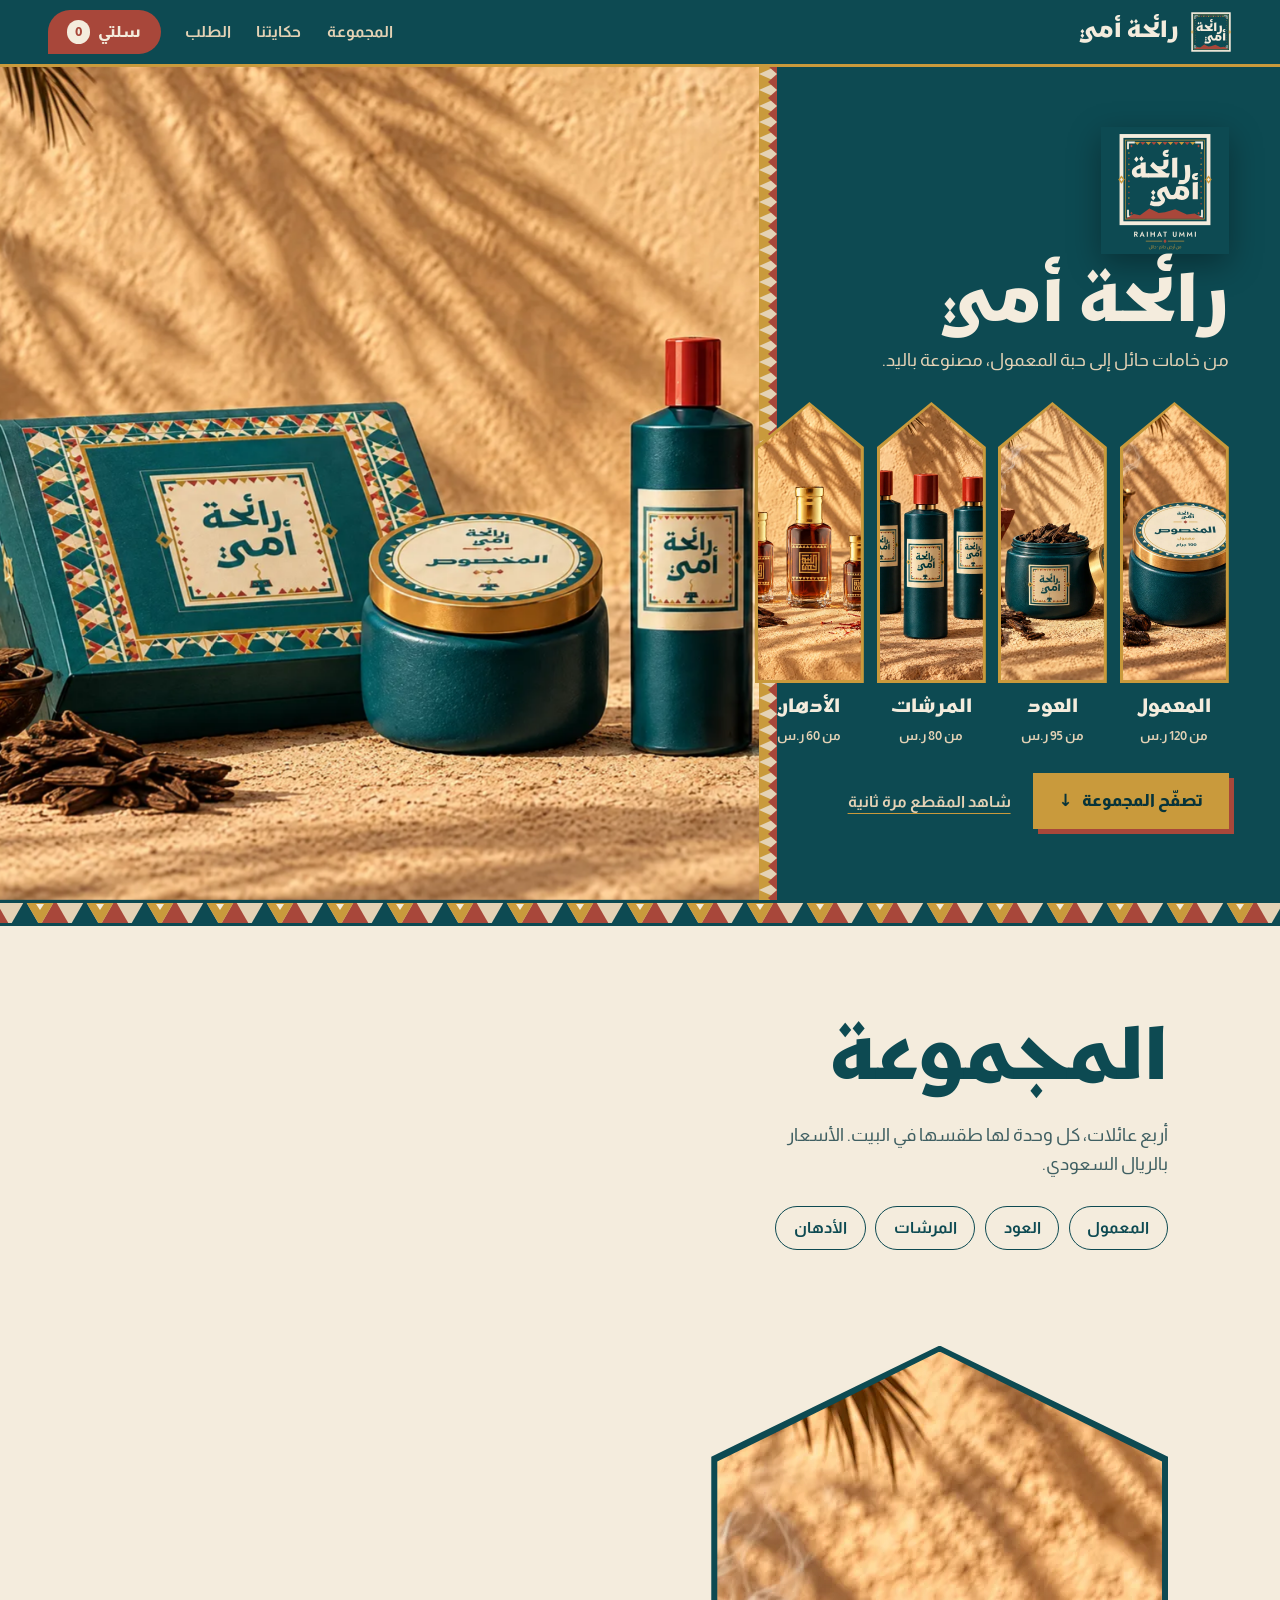
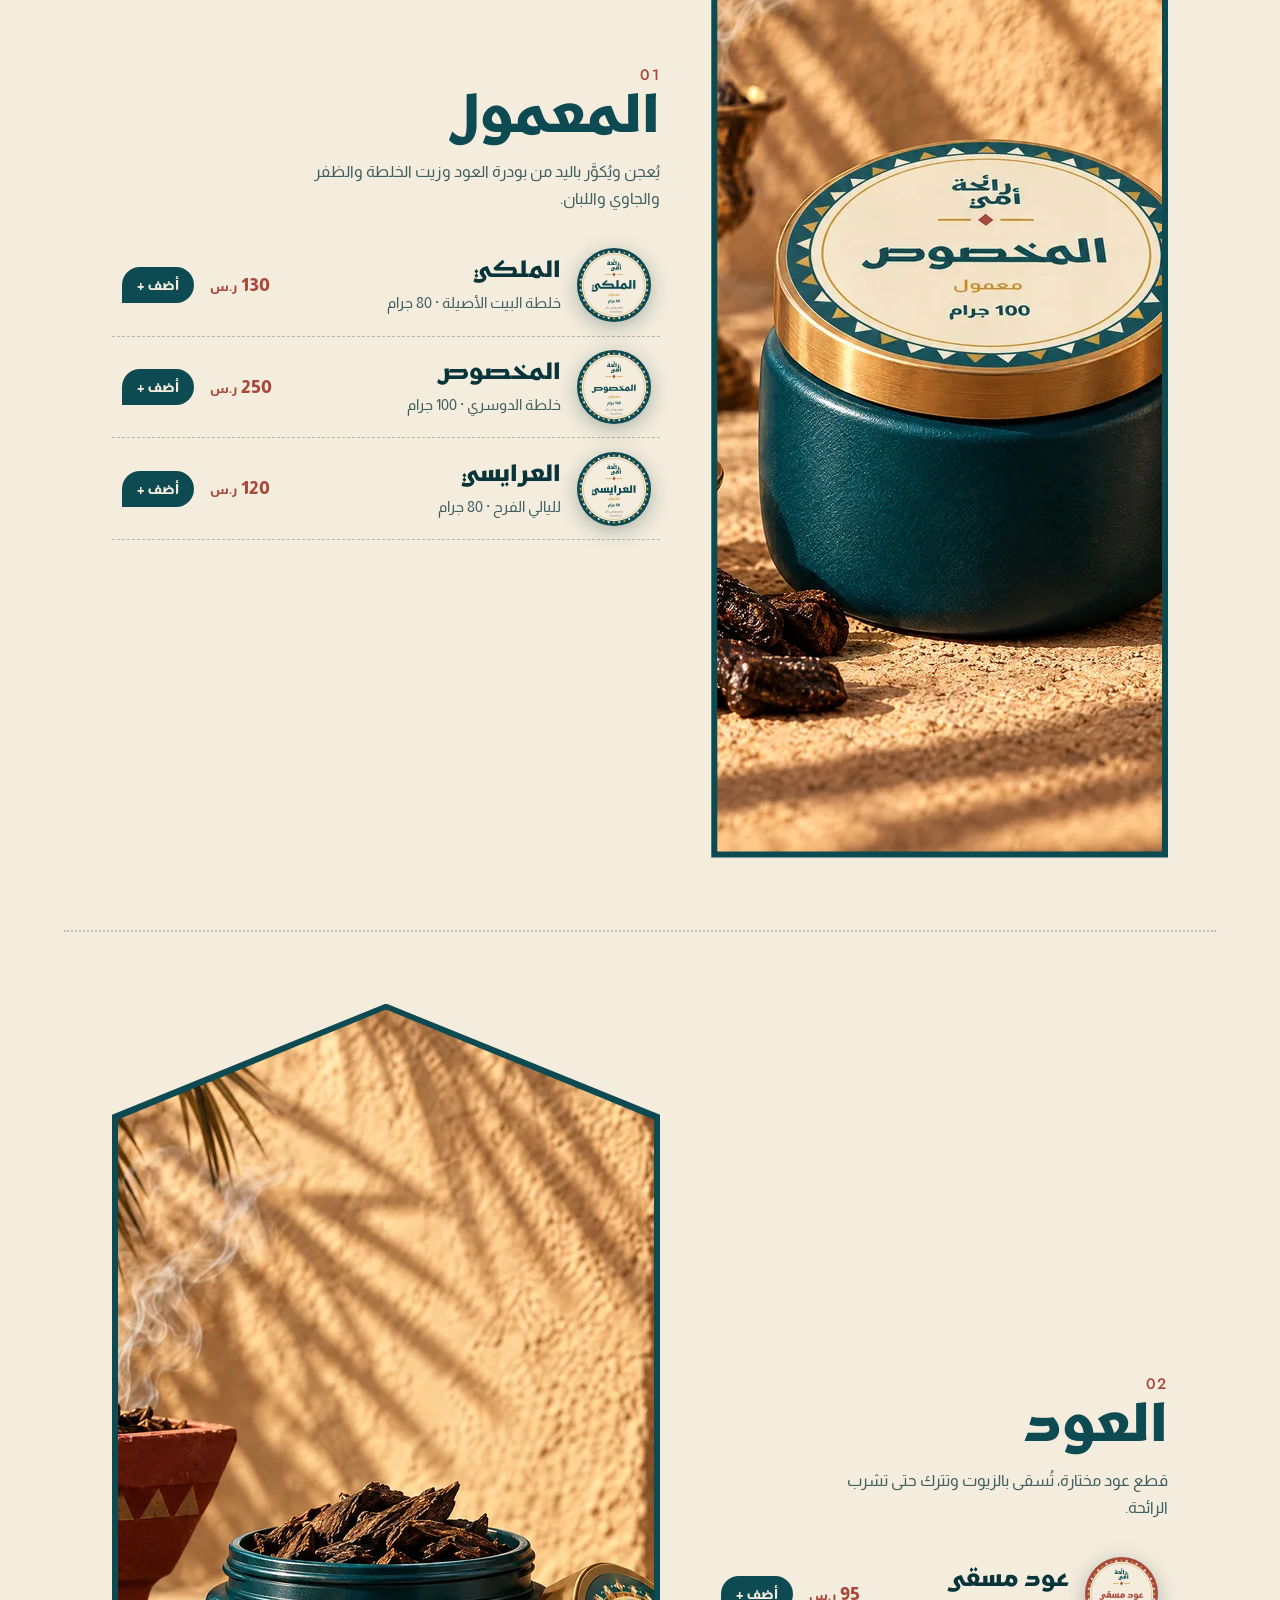
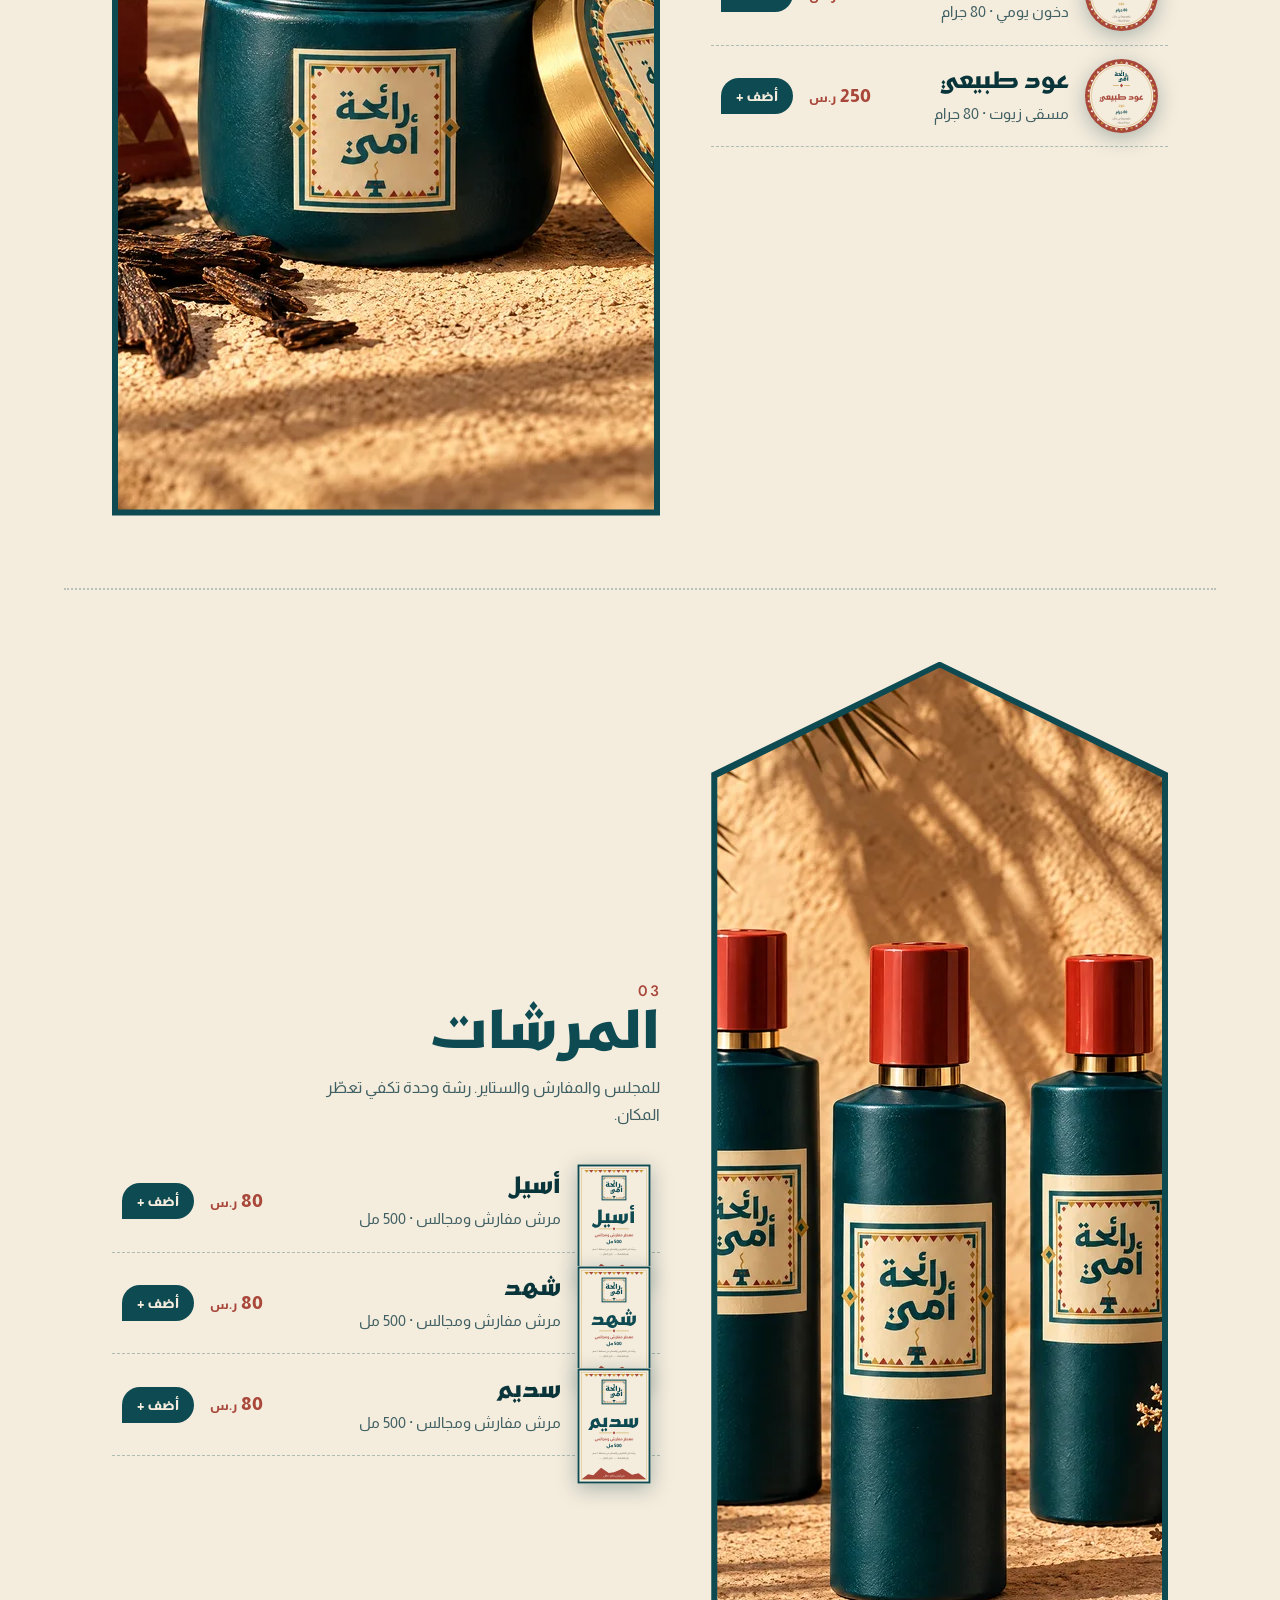
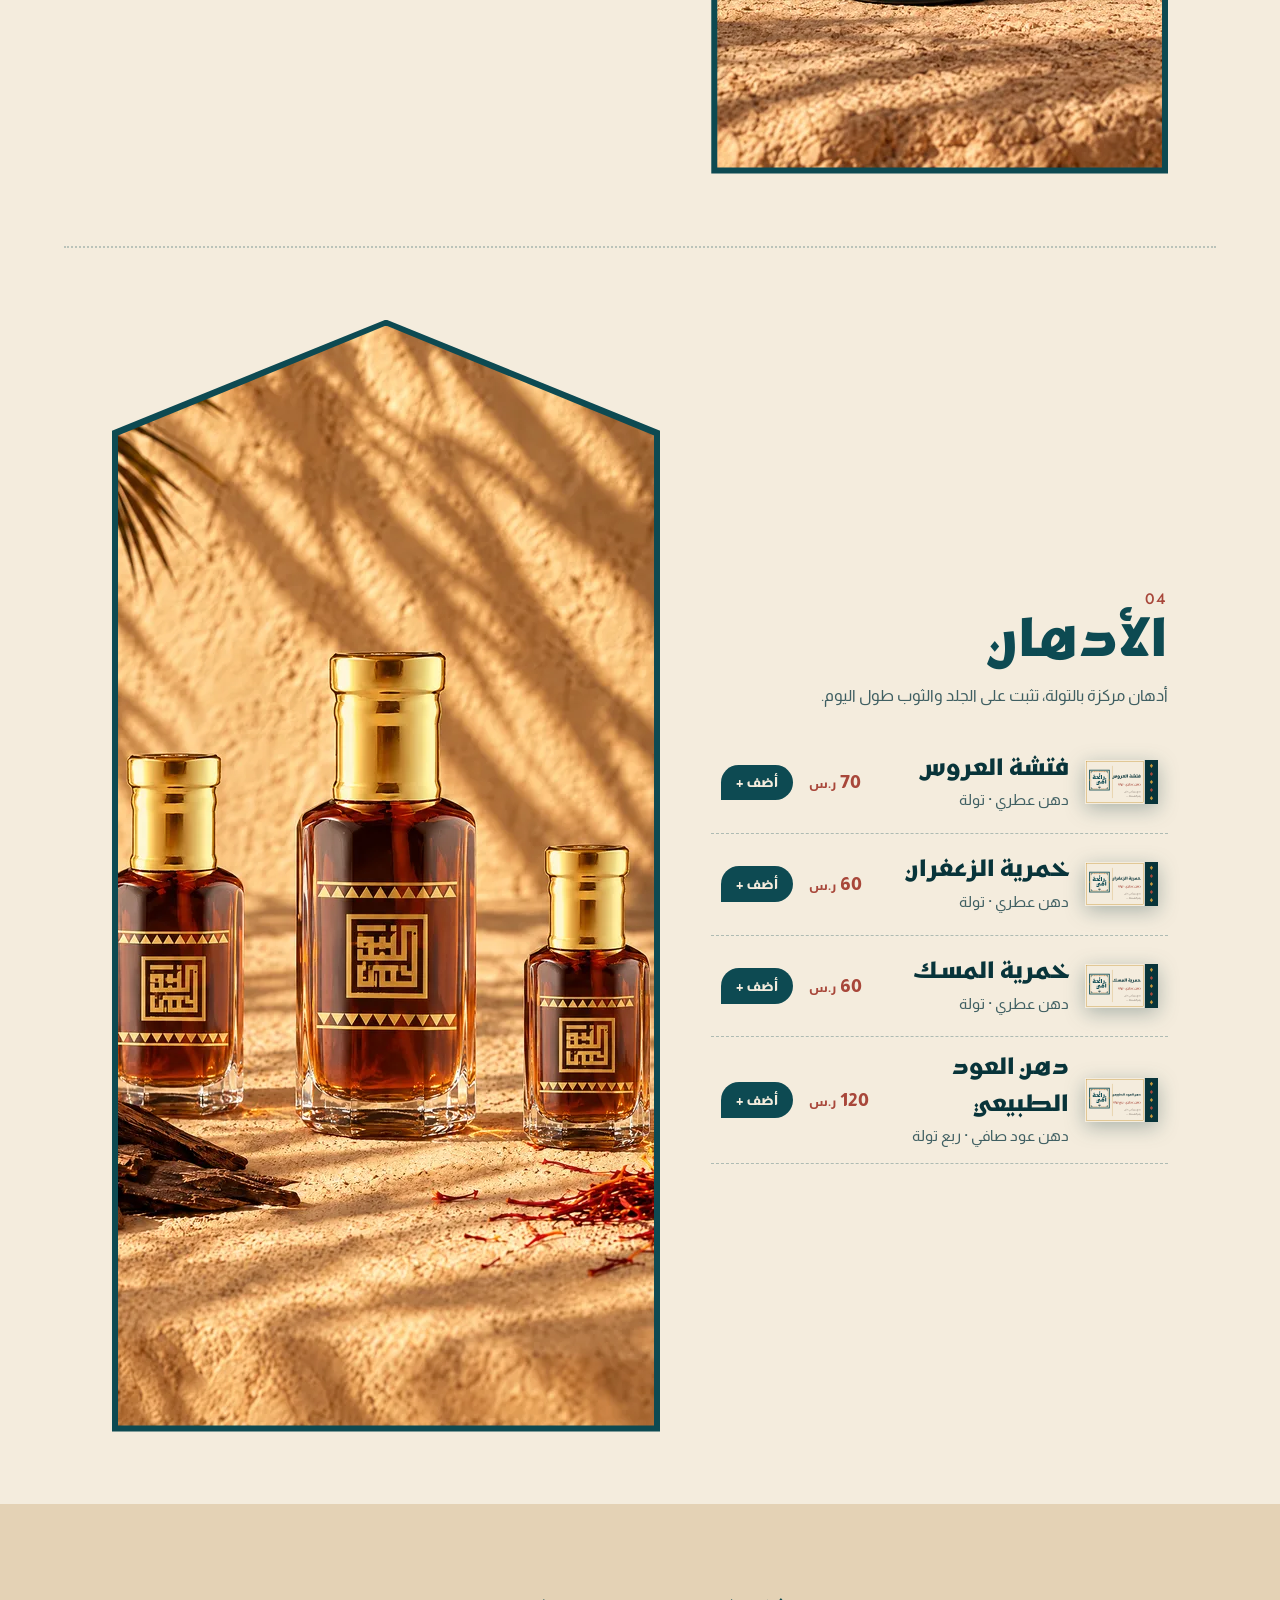
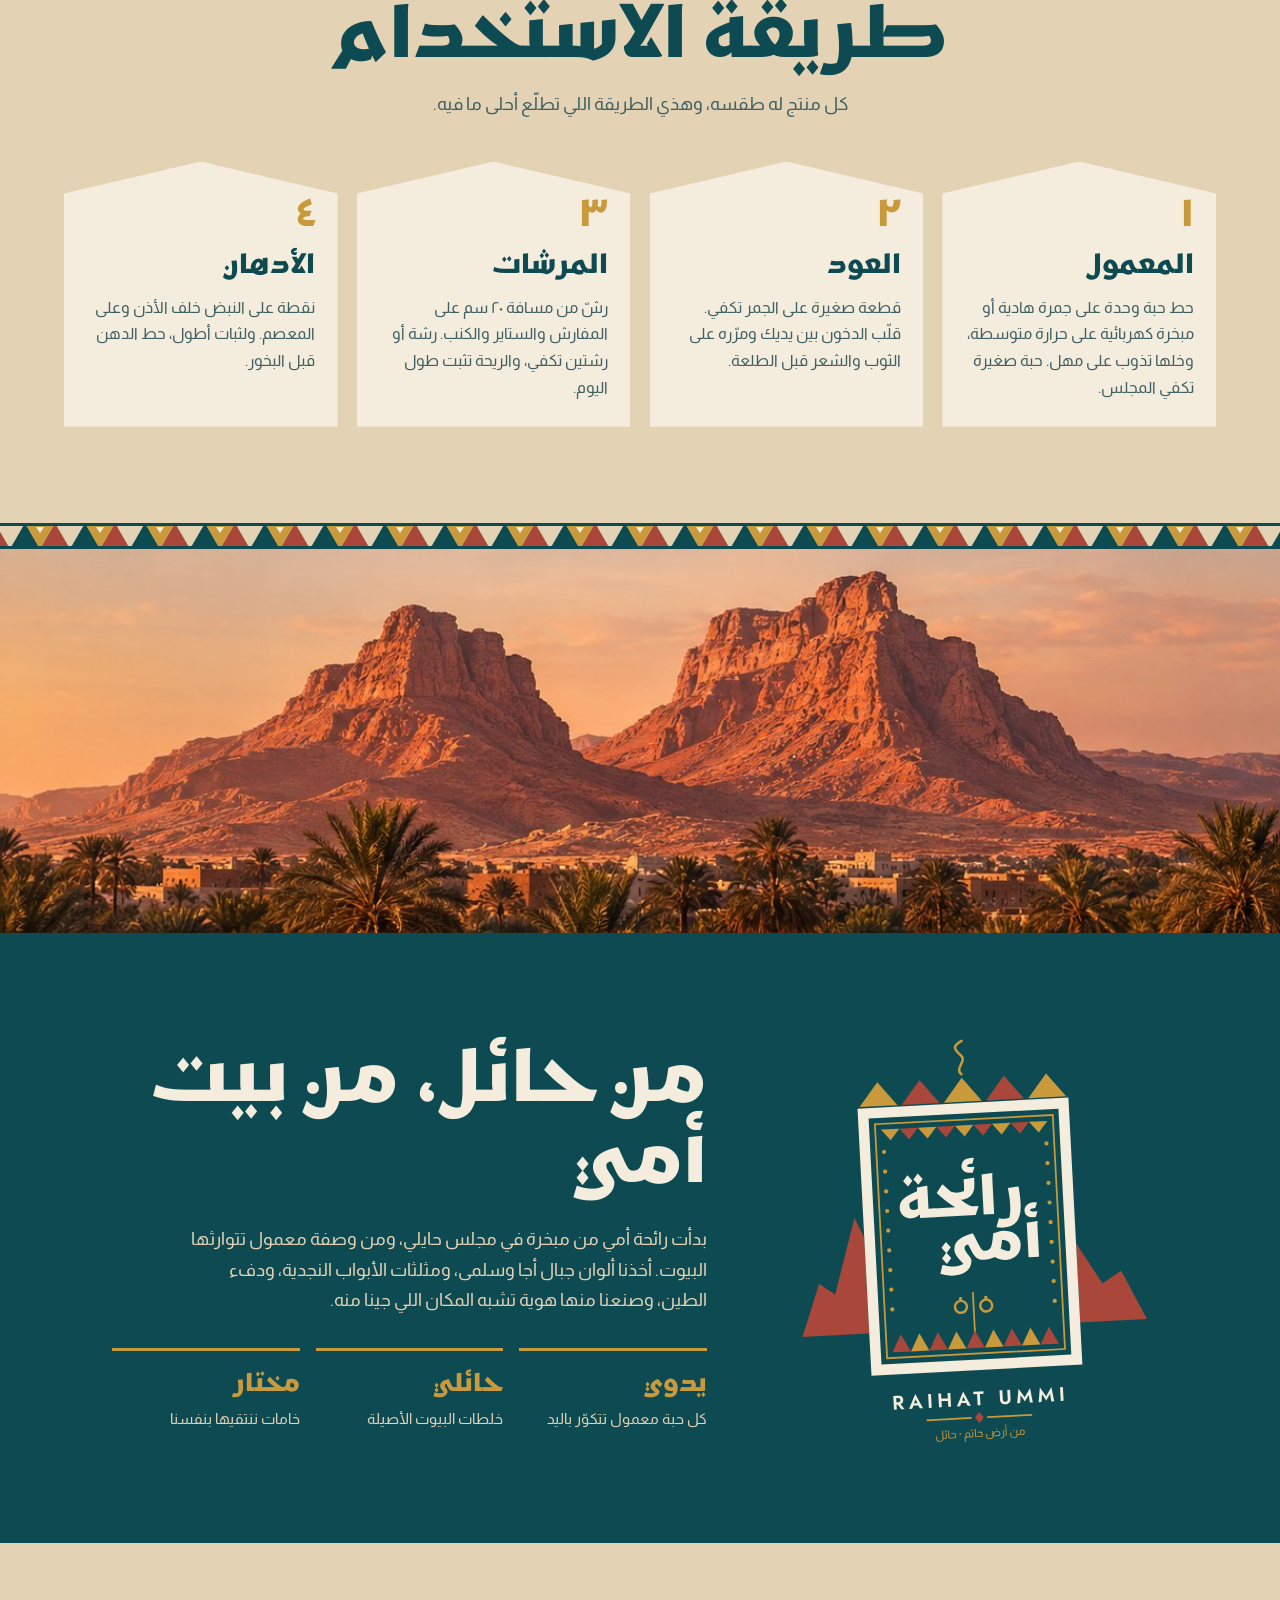
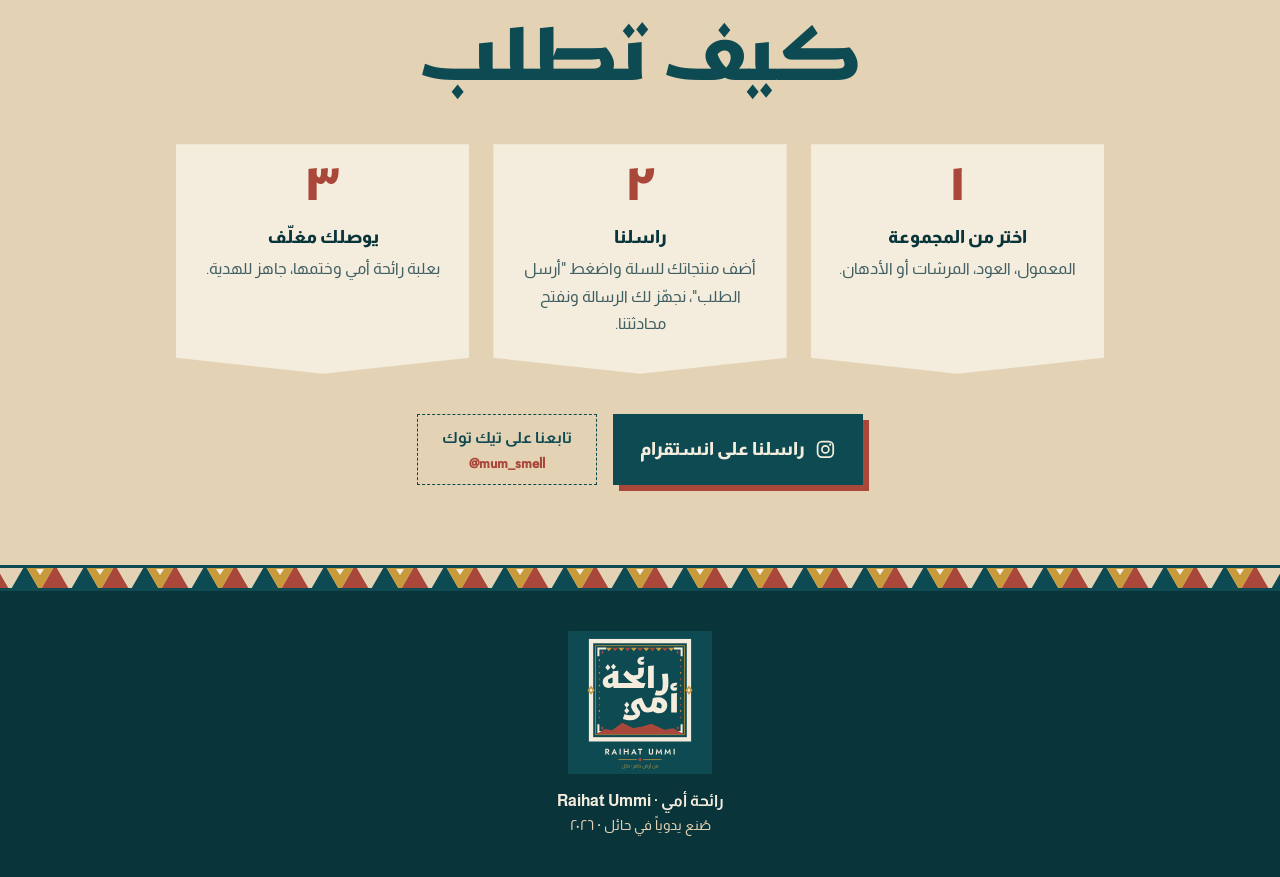
==== commit b6e17fd8: "Website: oils shown in classic tola bottles with the brand's gold Najdi print Co-Authored-By: Claude" ====
--- a/docs/index.html
+++ b/docs/index.html
@@ -65,7 +65,7 @@
             <span class="arch__price">من 80 ر.س</span>
           </a>
           <a class="arch" href="#oils" style="--d:3">
-            <span class="arch__img"><img src="assets/products/oil.webp" alt="" width="220" height="275"></span>
+            <span class="arch__img"><img src="assets/products/oil.webp?v=2" alt="" width="220" height="275"></span>
             <span class="arch__name">الأدهان</span>
             <span class="arch__price">من 60 ر.س</span>
           </a>
@@ -171,7 +171,7 @@
       </article>
       <article class="family" id="oils" data-flip>
         <figure class="family__photo">
-          <img src="assets/products/oil.webp" alt="قوارير دهن رائحة أمي الزرقاء بأغطية حمراء" loading="lazy" width="880" height="1100">
+          <img src="assets/products/oil.webp?v=2" alt="تولات دهن رائحة أمي بأغطية ذهبية ونقش نجدي" loading="lazy" width="880" height="1100">
         </figure>
         <div class="family__body">
           <p class="family__index">04</p>
